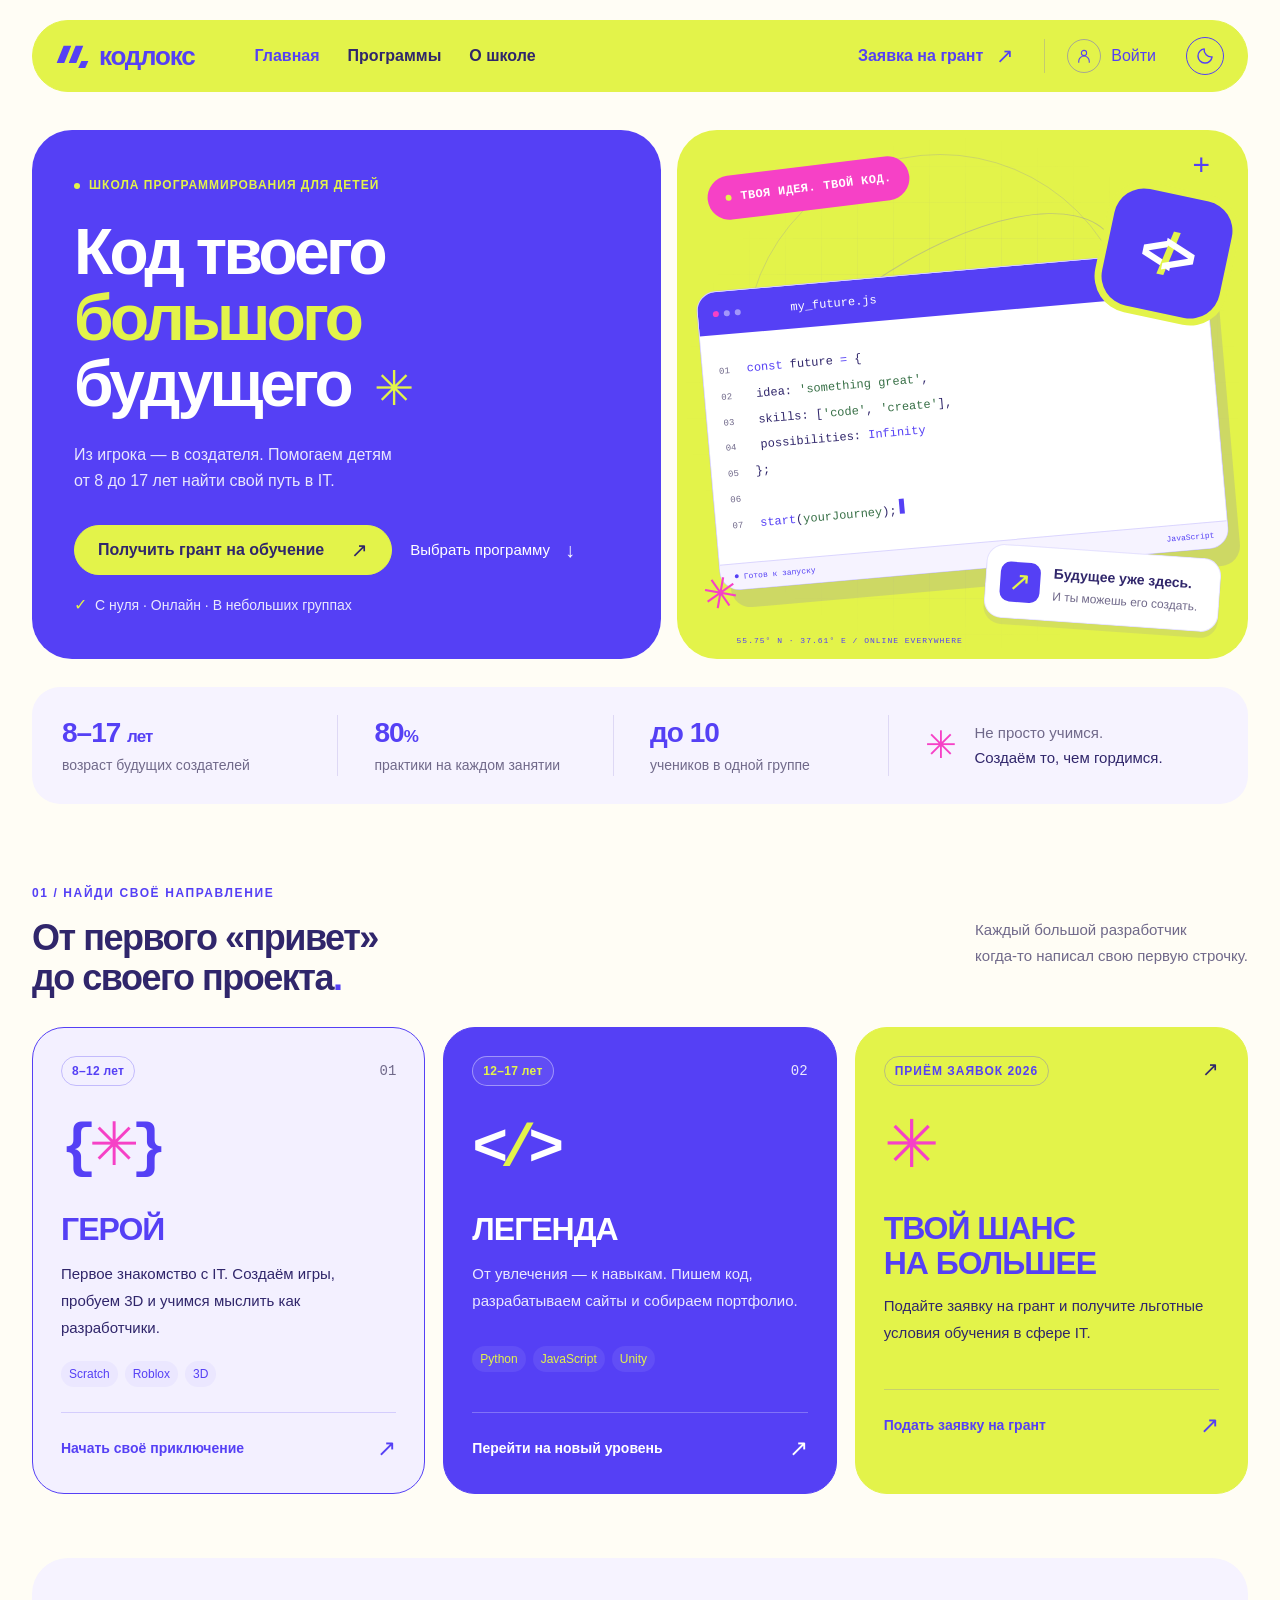
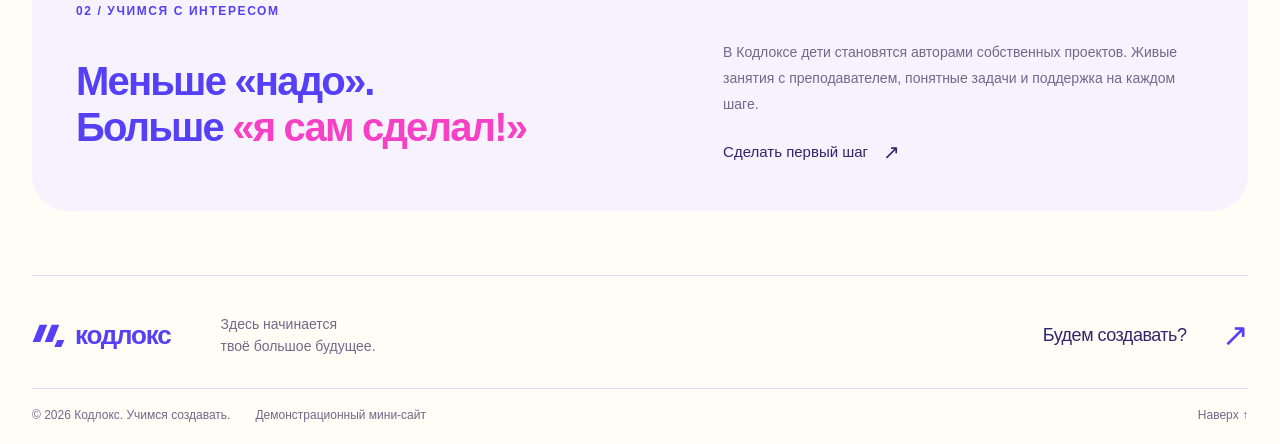
==== index.html @ 4585dfeb "create new app" ====
<!doctype html>
<html lang="ru">
  <head>
    <meta charset="UTF-8" />
    <meta name="viewport" content="width=device-width, initial-scale=1.0" />
    <meta name="theme-color" content="#fffdf5" />
    <meta
      name="description"
      content="Кодлокс — мини-сайт школы программирования. Программы обучения и демонстрационная заявка на грант."
    />
    <title>Кодлокс — код твоего будущего</title>
    <link rel="icon" href="assets/favicon.svg" type="image/svg+xml" />
    <link id="light-theme" rel="stylesheet" href="styles.css" />
    <link id="dark-theme" rel="stylesheet" href="styles_old.css" media="not all" />
    <script src="theme.js"></script>
    <link rel="stylesheet" href="theme.css" />
    <script src="app.js" defer></script>
  </head>

  <body>
    <a class="skip-link" href="#main">Перейти к содержимому</a>
    <div class="site-shell">
      <header class="site-header">
        <a class="brand" href="#home" aria-label="Кодлокс — главная">
          <svg class="brand-mark" viewBox="0 0 52 40" aria-hidden="true">
            <path
              d="M12 4h12L13 31H1zM31 4h12L32 31H20zM40 28h11l-5 11H35z"
              fill="currentColor"
            />
          </svg>
          <span>кодлокс</span>
        </a>
        <nav class="desktop-nav" aria-label="Главная навигация">
          <a href="#home" data-nav="home">Главная</a>
          <a href="#programs" data-nav="programs">Программы</a>
          <a href="#about" data-nav="about">О школе</a>
        </nav>
        <a href="#grant" class="header-grant" data-nav="grant"
          >Заявка на грант <span aria-hidden="true">↗</span></a
        >
        <button
          class="account-button"
          id="account-button"
          type="button"
          aria-haspopup="dialog"
        >
          <span class="avatar" id="account-avatar"
            ><svg viewBox="0 0 24 24" aria-hidden="true">
              <circle cx="12" cy="8" r="3.5" />
              <path d="M5 21v-2a7 7 0 0 1 14 0v2" /></svg
          ></span>
          <span id="account-label">Войти</span>
        </button>
        <button
          class="theme-toggle"
          id="theme-toggle"
          type="button"
          aria-label="Включить тёмную тему"
          aria-pressed="false"
          title="Включить тёмную тему"
        >
          <svg class="theme-icon-moon" viewBox="0 0 24 24" aria-hidden="true">
            <path d="M20.5 13A8.5 8.5 0 0 1 11 3.5 8.5 8.5 0 1 0 20.5 13Z" />
          </svg>
          <svg class="theme-icon-sun" viewBox="0 0 24 24" aria-hidden="true">
            <circle cx="12" cy="12" r="4" />
            <path d="M12 2v2m0 16v2M2 12h2m16 0h2M5 5l1.5 1.5m11 11L19 19M5 19l1.5-1.5m11-11L19 5" />
          </svg>
        </button>
        <button
          class="menu-button"
          id="menu-button"
          type="button"
          aria-label="Открыть меню"
          aria-expanded="false"
          aria-controls="mobile-nav"
        >
          <span></span><span></span>
        </button>
      </header>
      <nav
        class="mobile-nav"
        id="mobile-nav"
        aria-label="Мобильная навигация"
        hidden
      >
        <a href="#home">Главная</a><a href="#programs">Программы</a
        ><a href="#about">О школе</a><a href="#grant">Заявка на грант ↗</a>
      </nav>

      <main id="main" tabindex="-1">
        <div id="home-page">
          <section class="hero" aria-labelledby="hero-title">
            <div class="hero-copy">
              <div class="eyebrow">
                <span class="status-dot"></span> ШКОЛА ПРОГРАММИРОВАНИЯ ДЛЯ
                ДЕТЕЙ
              </div>
              <h1 id="hero-title">
                Код твоего<br /><span class="lime">большого</span><br /><span
                  class="hero-last"
                  >будущего<span class="title-asterisk">✳</span></span
                >
              </h1>
              <p>
                Из игрока — в создателя. Помогаем детям<br
                  class="desktop-break"
                />
                от 8 до 17 лет найти свой путь в IT.
              </p>
              <div class="hero-actions">
                <a class="button button-primary" href="#grant"
                  >Получить грант на обучение <span>↗</span></a
                ><a class="text-link" href="#programs"
                  >Выбрать программу <span>↓</span></a
                >
              </div>
              <div class="hero-caption">
                <span class="tiny-check">✓</span> С нуля · Онлайн · В небольших
                группах
              </div>
            </div>
            <div
              class="hero-art"
              aria-label="Иллюстрация редактора кода: создавай своё будущее"
              role="img"
            >
              <div class="art-grid"></div>
              <div class="art-orbit orbit-one"></div>
              <div class="art-orbit orbit-two"></div>
              <div class="floating-label top-label">
                <span class="status-dot"></span> ТВОЯ ИДЕЯ. ТВОЙ КОД.
              </div>
              <div class="code-window">
                <div class="window-toolbar">
                  <div class="window-dots"><i></i><i></i><i></i></div>
                  <span>my_future.js</span
                  ><span class="toolbar-code">&lt;/&gt;</span>
                </div>
                <div class="code-lines">
                  <div>
                    <span class="line-no">01</span
                    ><span class="code-purple">const</span> future
                    <span class="code-purple">=</span> {
                  </div>
                  <div>
                    <span class="line-no">02</span> idea:
                    <span class="code-lime">'something great'</span>,
                  </div>
                  <div>
                    <span class="line-no">03</span> skills: [<span
                      class="code-lime"
                      >'code'</span
                    >, <span class="code-lime">'create'</span>],
                  </div>
                  <div>
                    <span class="line-no">04</span> possibilities:
                    <span class="code-purple">Infinity</span>
                  </div>
                  <div><span class="line-no">05</span>};</div>
                  <div class="code-empty"><span class="line-no">06</span></div>
                  <div>
                    <span class="line-no">07</span
                    ><span class="code-purple">start</span>(<span
                      class="code-lime"
                      >yourJourney</span
                    >);<span class="code-cursor"></span>
                  </div>
                </div>
                <div class="window-status">
                  <span><i></i> Готов к запуску</span><span>JavaScript</span>
                </div>
              </div>
              <div class="code-sticker">&lt;<span>/</span>&gt;</div>
              <div class="future-card">
                <span class="future-icon">↗</span>
                <div>
                  <strong>Будущее уже здесь.</strong
                  ><span>И ты можешь его создать.</span>
                </div>
              </div>
              <span class="art-spark spark-one">✳</span
              ><span class="art-spark spark-two">+</span
              ><span class="art-coordinate"
                >55.75° N · 37.61° E / ONLINE EVERYWHERE</span
              >
            </div>
          </section>

          <section class="trust-strip" aria-label="Об обучении">
            <div>
              <strong>8–17 <span>лет</span></strong
              ><span>возраст будущих создателей</span>
            </div>
            <div>
              <strong>80<span>%</span></strong
              ><span>практики на каждом занятии</span>
            </div>
            <div>
              <strong>до 10</strong><span>учеников в одной группе</span>
            </div>
            <div class="trust-note">
              <span class="mini-star">✳</span>
              <p>
                Не просто учимся.<br /><strong
                  >Создаём то, чем гордимся.</strong
                >
              </p>
            </div>
          </section>

          <section
            class="programs-section"
            id="programs"
            aria-labelledby="programs-title"
          >
            <div class="section-heading">
              <div>
                <span class="section-kicker">01 / НАЙДИ СВОЁ НАПРАВЛЕНИЕ</span>
                <h2 id="programs-title">
                  От первого «привет»<br />до своего проекта<span class="lime"
                    >.</span
                  >
                </h2>
              </div>
              <p>
                Каждый большой разработчик<br />когда-то написал свою первую
                строчку.
              </p>
            </div>
            <div class="program-grid">
              <article class="program-card program-hero">
                <div class="card-top">
                  <span class="pill">8–12 лет</span
                  ><span class="card-number">01</span>
                </div>
                <div class="program-symbol" aria-hidden="true">
                  {<span>✳</span>}
                </div>
                <h3>Герой</h3>
                <p>
                  Первое знакомство с IT. Создаём игры, пробуем 3D и учимся
                  мыслить как разработчики.
                </p>
                <div class="program-tags">
                  <span>Scratch</span><span>Roblox</span><span>3D</span>
                </div>
                <a href="#grant" class="card-link"
                  >Начать своё приключение <span>↗</span></a
                >
              </article>
              <article class="program-card program-legend">
                <div class="card-top">
                  <span class="pill">12–17 лет</span
                  ><span class="card-number">02</span>
                </div>
                <div class="program-symbol" aria-hidden="true">
                  &lt;<span>/</span>&gt;
                </div>
                <h3>Легенда</h3>
                <p>
                  От увлечения — к навыкам. Пишем код, разрабатываем сайты и
                  собираем портфолио.
                </p>
                <div class="program-tags">
                  <span>Python</span><span>JavaScript</span><span>Unity</span>
                </div>
                <a href="#grant" class="card-link"
                  >Перейти на новый уровень <span>↗</span></a
                >
              </article>
              <article class="program-card grant-promo">
                <div class="card-top">
                  <span class="pill">ПРИЁМ ЗАЯВОК 2026</span
                  ><span class="card-number">↗</span>
                </div>
                <div class="program-symbol" aria-hidden="true">✳</div>
                <h3>Твой шанс<br />на большее</h3>
                <p>
                  Подайте заявку на грант и получите льготные условия обучения в
                  сфере IT.
                </p>
                <a href="#grant" class="card-link"
                  >Подать заявку на грант <span>↗</span></a
                >
              </article>
            </div>
          </section>
          <section class="about-section" id="about">
            <span class="section-kicker">02 / УЧИМСЯ С ИНТЕРЕСОМ</span>
            <div class="about-content">
              <h2>
                Меньше «надо».<br />Больше
                <span class="lime">«я сам сделал!»</span>
              </h2>
              <div>
                <p>
                  В Кодлоксе дети становятся авторами собственных проектов.
                  Живые занятия с преподавателем, понятные задачи и поддержка на
                  каждом шаге.
                </p>
                <a href="#grant" class="text-link"
                  >Сделать первый шаг <span>↗</span></a
                >
              </div>
            </div>
          </section>
        </div>

        <section
          id="grant-page"
          class="grant-page"
          hidden
          aria-labelledby="grant-title"
        >
          <a class="back-link" href="#home"><span>←</span> На главную</a>
          <div class="grant-intro">
            <div class="eyebrow">
              <span class="status-dot"></span> ГРАНТОВАЯ ПРОГРАММА · ПРИЁМ
              ЗАЯВОК 2026
            </div>
            <h1 id="grant-title">
              Большие возможности.<br /><span class="lime">Одна заявка.</span>
            </h1>
            <p>
              Заявка на получение гранта о предоставлении льготных условий<br
                class="desktop-break"
              />
              на обучение в сфере IT.
            </p>
          </div>
          <div class="grant-layout">
            <form id="grant-form" class="grant-form">
              <div class="form-topline">
                <div>
                  <span class="section-kicker">ЗАЯВКА НА ГРАНТ</span>
                  <h2>Давайте знакомиться</h2>
                </div>
                <span class="required-note"
                  ><span>*</span> Обязательные поля</span
                >
              </div>
              <fieldset>
                <legend>
                  <span class="fieldset-number">01</span> Законный представитель
                </legend>
                <div class="fields-grid">
                  <label class="field"
                    >ФИО законного представителя <span class="required">*</span
                    ><input
                      name="parentName"
                      id="parent-name"
                      autocomplete="name"
                      placeholder="Иванова Мария Сергеевна"
                      maxlength="150"
                      required
                  /></label>
                  <label class="field"
                    >Телефон законного представителя
                    <span class="required">*</span
                    ><input
                      name="phone"
                      id="phone"
                      type="tel"
                      autocomplete="tel"
                      placeholder="+7 (999) 123-45-67"
                      maxlength="24"
                      required
                  /></label>
                  <label class="field full-width"
                    >Почта законного представителя
                    <span class="required">*</span
                    ><input
                      name="email"
                      id="email"
                      type="email"
                      autocomplete="email"
                      placeholder="example@mail.ru"
                      maxlength="150"
                      required
                  /></label>
                </div>
              </fieldset>
              <fieldset>
                <legend>
                  <span class="fieldset-number">02</span> Данные учащегося
                </legend>
                <div class="fields-grid">
                  <label class="field"
                    >Дата рождения учащегося <span class="required">*</span
                    ><input
                      name="birthDate"
                      id="birth-date"
                      type="date"
                      min="1900-01-01"
                      required
                    /><span class="field-hint"
                      >Нажмите на поле, чтобы выбрать дату</span
                    ></label
                  >
                  <label class="field"
                    >ФИО учащегося <span class="required">*</span
                    ><input
                      name="studentName"
                      id="student-name"
                      autocomplete="off"
                      placeholder="Иванов Пётр Алексеевич"
                      maxlength="150"
                      required
                  /></label>
                  <div class="field">
                    <label id="social-label"
                      >Льготная категория семьи
                      <span class="required">*</span></label
                    >
                    <details class="multi-select" id="social-select">
                      <summary aria-labelledby="social-label social-value">
                        <span id="social-value">Выберите категорию</span
                        ><span class="select-chevron" aria-hidden="true"></span>
                      </summary>
                      <div
                        class="multi-options"
                        role="group"
                        aria-labelledby="social-label"
                      >
                        <label
                          ><input
                            type="checkbox"
                            name="socialCategory"
                            value="Многодетная семья"
                          />Многодетная семья</label
                        ><label
                          ><input
                            type="checkbox"
                            name="socialCategory"
                            value="Малообеспеченная семья"
                          />Малообеспеченная семья</label
                        ><label
                          ><input
                            type="checkbox"
                            name="socialCategory"
                            value="Неполная семья"
                          />Неполная семья</label
                        ><label
                          ><input
                            type="checkbox"
                            name="socialCategory"
                            value="Ребёнок с ОВЗ"
                          />Ребёнок с ОВЗ</label
                        ><label
                          ><input
                            type="checkbox"
                            name="socialCategory"
                            value="Семья участника СВО"
                          />Семья участника СВО</label
                        ><label
                          ><input
                            type="checkbox"
                            name="socialCategory"
                            value="Без льготной категории"
                          />Без льготной категории</label
                        >
                      </div>
                    </details>
                    <span class="field-hint" id="social-hint"
                      >Можно выбрать несколько категорий</span
                    >
                  </div>
                  <label class="field"
                    >Итоговая оценка за диагностику
                    <span class="required">*</span
                    ><span class="select-wrap"
                      ><select name="diagnostic" id="diagnostic" required>
                        <option value="" disabled selected>
                          Выберите оценку
                        </option>
                        <option value="5 — отлично">5 — отлично</option>
                        <option value="4 — хорошо">4 — хорошо</option>
                        <option value="3 — удовлетворительно">
                          3 — удовлетворительно
                        </option>
                        <option value="Ещё не проходили">
                          Ещё не проходили
                        </option>
                      </select></span
                    ></label
                  >
                  <label class="field"
                    >Номер школы <span class="required">*</span
                    ><input
                      name="school"
                      id="school"
                      placeholder="ГБОУ Школа № 1234"
                      maxlength="150"
                      required
                  /></label>
                  <label class="field"
                    >Населённый пункт <span class="required">*</span
                    ><input
                      name="city"
                      id="city"
                      autocomplete="address-level2"
                      placeholder="г. Москва"
                      maxlength="120"
                      required
                  /></label>
                </div>
              </fieldset>
              <div class="form-bottom">
                <button
                  class="button button-primary"
                  type="submit"
                  id="submit-grant"
                >
                  Отправить заявку <span>↗</span></button
                ><span class="draft-status" id="draft-status" role="status"
                  ><span class="tiny-check">✓</span> Черновик сохраняется
                  автоматически</span
                >
              </div>
              <p class="form-error" id="form-error" role="alert" hidden></p>
            </form>
            <aside class="grant-aside">
              <div class="aside-symbol" aria-hidden="true">✳</div>
              <span class="section-kicker">ПЕРВЫЙ ШАГ В IT</span>
              <h2>Возможности<br />начинаются<br />с тебя.</h2>
              <p>
                Заполните анкету законного представителя и учащегося. Дальше мы
                всё проверим.
              </p>
              <ol class="aside-steps">
                <li>
                  <span>01</span>
                  <div>
                    <strong>Заполните заявку</strong>
                    <p>Всего несколько минут</p>
                  </div>
                </li>
                <li>
                  <span>02</span>
                  <div>
                    <strong>Дождитесь проверки</strong>
                    <p>Статус на каждом этапе</p>
                  </div>
                </li>
                <li>
                  <span>03</span>
                  <div>
                    <strong>Получите результат</strong>
                    <p>Решение сразу на экране</p>
                  </div>
                </li>
              </ol>
              <div class="aside-note">
                <svg viewBox="0 0 24 24" aria-hidden="true">
                  <path d="M12 3 4 6v6c0 4 8 9 8 9s8-5 8-9V6z" />
                  <path d="m8 12 3 3 5-6" /></svg
                ><span>Данные сохраняются<br />только в вашем браузере</span>
              </div>
            </aside>
          </div>
          <div class="saved-application" id="saved-application" hidden>
            <span class="tiny-check">✓</span>
            <div>
              <strong>У вас есть готовое решение</strong>
              <p id="saved-application-info"></p>
            </div>
            <button class="text-link" id="show-last-result" type="button">
              Посмотреть <span>↗</span>
            </button>
          </div>
          <p class="demo-note">
            Демонстрационная заявка. Проверка и решение имитируются, данные не
            отправляются на сервер.
          </p>
        </section>
      </main>

      <footer class="site-footer">
        <div class="footer-top">
          <a class="brand" href="#home"
            ><svg class="brand-mark" viewBox="0 0 52 40" aria-hidden="true">
              <path
                d="M12 4h12L13 31H1zM31 4h12L32 31H20zM40 28h11l-5 11H35z"
                fill="currentColor"
              /></svg
            ><span>кодлокс</span></a
          >
          <p>Здесь начинается<br />твоё большое будущее.</p>
          <a href="#grant" class="footer-cta"
            >Будем создавать? <span>↗</span></a
          >
        </div>
        <div class="footer-bottom">
          <span>© 2026 Кодлокс. Учимся создавать.</span
          ><span>Демонстрационный мини-сайт</span><a href="#home">Наверх ↑</a>
        </div>
      </footer>
    </div>

    <dialog
      id="login-dialog"
      class="modal login-modal"
      aria-labelledby="login-title"
    >
      <button
        class="close-button"
        type="button"
        data-close="login-dialog"
        aria-label="Закрыть окно"
      >
        ×
      </button>
      <div class="modal-icon" aria-hidden="true">
        <svg viewBox="0 0 24 24">
          <circle cx="12" cy="8" r="3.5" />
          <path d="M5 21v-2a7 7 0 0 1 14 0v2" />
        </svg>
      </div>
      <span class="section-kicker">ЛИЧНЫЙ КАБИНЕТ</span>
      <h2 id="login-title">С возвращением<span class="lime">.</span></h2>
      <p class="modal-description" id="login-description">
        Войдите, чтобы сохранить свой следующий шаг в IT.
      </p>
      <form id="login-form">
        <label class="field"
          >Логин<input
            id="login"
            name="login"
            placeholder="Как к вам обращаться?"
            autocomplete="username"
            maxlength="50"
            required /></label
        ><label class="field password-field"
          >Пароль<span class="password-wrap"
            ><input
              id="password"
              name="password"
              type="password"
              placeholder="Введите любой пароль"
              autocomplete="off"
              maxlength="100"
              required /><button
              id="toggle-password"
              class="password-toggle"
              type="button"
              aria-label="Показать пароль"
              aria-pressed="false"
            >
              <svg viewBox="0 0 24 24" aria-hidden="true">
                <path d="M2 12s3-7 10-7 10 7 10 7-3 7-10 7S2 12 2 12Z" />
                <circle cx="12" cy="12" r="3" />
              </svg></button></span></label
        ><button class="button button-primary" type="submit">
          Войти <span>↗</span>
        </button>
      </form>
      <p class="login-note">
        Это демовход: подойдут любые логин и пароль.<br />Они сохранятся в
        localStorage этого браузера.
      </p>
    </dialog>

    <dialog
      id="profile-dialog"
      class="modal profile-modal"
      aria-labelledby="profile-title"
    >
      <button
        class="close-button"
        type="button"
        data-close="profile-dialog"
        aria-label="Закрыть окно"
      >
        ×
      </button>
      <div class="profile-avatar" id="profile-avatar"></div>
      <span class="section-kicker">ЛИЧНЫЙ КАБИНЕТ</span>
      <h2 id="profile-title"></h2>
      <p class="modal-description">
        Хороший день, чтобы сделать шаг в будущее.
      </p>
      <button
        type="button"
        id="profile-application"
        class="profile-application"
      >
        <span>Моя заявка на грант</span><span>↗</span></button
      ><button class="button button-secondary" id="logout" type="button">
        Выйти из аккаунта
      </button>
    </dialog>

    <dialog
      id="progress-dialog"
      class="modal progress-modal"
      aria-labelledby="progress-title"
      aria-describedby="progress-description"
    >
      <div class="progress-heading">
        <span class="status-dot"></span
        ><span class="section-kicker" id="progress-title">ПРОВЕРКА ДАННЫХ</span
        ><span id="progress-percent">0%</span>
      </div>
      <h2>Ваше будущее загружается<span class="lime">.</span></h2>
      <p class="modal-description" id="progress-description">
        Заявка обрабатывается в демонстрационном режиме.<br />Пожалуйста, не
        закрывайте страницу.
      </p>
      <div
        class="progress-track"
        role="progressbar"
        aria-label="Проверка заявки"
        aria-valuemin="0"
        aria-valuemax="100"
        aria-valuenow="0"
        id="progress-bar"
      >
        <span id="progress-fill"></span>
      </div>
      <ol id="checkpoints" class="checkpoints">
        <li>
          <span class="checkpoint-icon"></span
          ><span>Передача данных в систему</span
          ><span class="checkpoint-state"></span>
        </li>
        <li>
          <span class="checkpoint-icon"></span
          ><span>Анализ успеваемости и достижений</span
          ><span class="checkpoint-state"></span>
        </li>
        <li>
          <span class="checkpoint-icon"></span
          ><span>Проверка социального статуса</span
          ><span class="checkpoint-state"></span>
        </li>
        <li>
          <span class="checkpoint-icon"></span><span>Проверка льгот</span
          ><span class="checkpoint-state"></span>
        </li>
        <li>
          <span class="checkpoint-icon"></span
          ><span>Расчёт итогового балла</span
          ><span class="checkpoint-state"></span>
        </li>
        <li>
          <span class="checkpoint-icon"></span
          ><span>Формирование результата</span
          ><span class="checkpoint-state"></span>
        </li>
        <li>
          <span class="checkpoint-icon"></span
          ><span>Подготовка итогового решения</span
          ><span class="checkpoint-state"></span>
        </li>
      </ol>
      <div
        class="progress-live sr-only"
        id="progress-live"
        role="status"
        aria-live="polite"
      ></div>
      <p class="progress-footnote">
        <span class="tiny-check">✓</span> Всё идёт по плану. Осталось совсем
        немного.
      </p>
    </dialog>

    <dialog
      id="result-dialog"
      class="modal result-modal"
      aria-labelledby="result-title"
    >
      <button
        class="close-button"
        type="button"
        data-close="result-dialog"
        aria-label="Закрыть окно"
      >
        ×
      </button>
      <div class="success-icon" aria-hidden="true">✓</div>
      <span class="section-kicker">НОВЫЙ УРОВЕНЬ РАЗБЛОКИРОВАН</span>
      <h2 id="result-title">Грант одобрен<span class="lime">!</span></h2>
      <p class="result-description">
        Школа «Кодлокс» предоставляет вам право<br class="desktop-break" />
        на льготное обучение в сфере IT.
      </p>
      <div class="decision-number">
        <span>НОМЕР РЕШЕНИЯ</span><strong id="decision-number"></strong>
      </div>
      <div class="result-details" id="result-details"></div>
      <button
        class="button button-primary result-close"
        type="button"
        data-close="result-dialog"
      >
        Отлично, спасибо <span>✓</span>
      </button>
      <p class="result-note">
        Демонстрационное решение · Сохранено в вашем браузере
      </p>
    </dialog>
    <div class="toast" id="toast" role="status" hidden></div>
  </body>
</html>
---- styles.css ----
:root {
  --bg: #fffdf5;
  --surface: #ffffff;
  --surface-2: #f6f3ff;
  --line: #ded8f5;
  --text: #30266b;
  --muted: #70698a;
  --lime: #5540f5;
  --purple: #5540f5;
  --purple-dark: #30266b;
  --lemon: #e3f34a;
  --pink: #f641c6;
  --radius: 32px;
  font-family: Arial, Helvetica, sans-serif;
  color: var(--text);
  background: var(--bg);
  font-synthesis: none;
  color-scheme: light;
}

* {
  box-sizing: border-box;
}

html {
  scroll-behavior: smooth;
  scroll-padding-top: 110px;
}

body {
  margin: 0;
  min-width: 320px;
  background: var(--bg);
  font-size: 16px;
  line-height: 1.5;
}

body.modal-open {
  overflow: hidden;
}

button,
input,
select {
  font: inherit;
}

button,
a,
input,
select,
summary {
  -webkit-tap-highlight-color: transparent;
}

button,
a,
summary {
  touch-action: manipulation;
}

a {
  color: inherit;
  text-decoration: none;
}

button {
  cursor: pointer;
}

button:disabled {
  cursor: wait;
}

button {
  color: inherit;
}

button:focus-visible,
a:focus-visible,
summary:focus-visible {
  outline: 2px solid var(--lime);
  outline-offset: 5px;
}

input:focus-visible,
select:focus-visible {
  outline: none;
  border-color: var(--lime);
  box-shadow: 0 0 0 3px #5540f514;
}

a,
button,
input,
select,
summary {
  transition:
    background 0.2s,
    color 0.2s,
    border-color 0.2s,
    transform 0.2s,
    box-shadow 0.2s;
}

svg {
  display: block;
}

h1,
h2,
h3,
p {
  margin: 0;
}

h1,
h2,
h3 {
  line-height: 1.08;
  letter-spacing: -0.045em;
}

button {
  border: 0;
}

fieldset {
  border: 0;
  margin: 0;
  padding: 0;
  min-width: 0;
}

legend {
  padding: 0;
  color: var(--purple);
}

[hidden] {
  display: none !important;
}

.lime {
  color: var(--lime);
}

.site-shell {
  width: min(1224px, 100% - 64px);
  margin: auto;
}

.site-header {
  margin: 20px 0 0;
  height: 72px;
  display: flex;
  align-items: center;
  gap: 30px;
  padding: 0 23px;
  background: var(--lemon);
  border: 1px solid var(--lemon);
  border-radius: 50px;
  position: relative;
  z-index: 5;
}

.brand {
  display: inline-flex;
  align-items: center;
  gap: 10px;
  color: var(--purple);
  font-size: 26px;
  font-weight: 900;
  letter-spacing: -1.2px;
  flex-shrink: 0;
}

.brand-mark {
  width: 33px;
  height: 30px;
}

.desktop-nav {
  display: flex;
  gap: 28px;
  margin-left: 30px;
  font-size: 16px;
  color: var(--purple-dark);
  font-weight: 700;
}

.desktop-nav a:hover,
.desktop-nav a[aria-current="page"] {
  color: var(--purple);
}

.header-grant {
  margin-left: auto;
  font-size: 16px;
  color: var(--purple);
  display: flex;
  gap: 13px;
  align-items: center;
  font-weight: 700;
}

.header-grant span {
  font-size: 21px;
}

.account-button {
  border-left: 1px solid #5540f538;
  display: flex;
  align-items: center;
  gap: 10px;
  background: none;
  padding: 0 0 0 22px;
  font-size: 16px;
  max-width: 185px;
  color: var(--purple);
}

.account-button:hover {
  color: var(--lime);
}

#account-label {
  overflow: hidden;
  text-overflow: ellipsis;
  white-space: nowrap;
}

.avatar {
  width: 34px;
  height: 34px;
  display: grid;
  place-items: center;
  border: 1px solid #5540f56b;
  border-radius: 50%;
  color: var(--purple);
  flex-shrink: 0;
  font-size: 15px;
  font-weight: bold;
}

.avatar.logged-in {
  color: var(--lime);
  background: #5540f514;
  border-color: #5540f52b;
}

.avatar svg {
  width: 18px;
  fill: none;
  stroke: currentColor;
  stroke-width: 1.4;
}

.menu-button {
  display: none;
}

.mobile-nav {
  position: relative;
  z-index: 4;
  padding: 20px;
  background: var(--surface);
  border: 1px solid var(--line);
  border-radius: 18px;
  margin: 12px 0;
}

.mobile-nav a {
  padding: 12px 0;
  display: block;
}

.skip-link {
  position: fixed;
  top: -70px;
  left: 20px;
  padding: 12px 20px;
  background: var(--lime);
  color: var(--purple-dark);
  z-index: 30;
  border-radius: 10px;
}

.skip-link:focus {
  top: 10px;
}

#main:focus {
  outline: none;
}

.eyebrow {
  display: inline-flex;
  align-items: center;
  gap: 9px;
  color: var(--text);
  font-size: 14px;
  letter-spacing: 1.5px;
  font-weight: 700;
}

.status-dot {
  width: 6px;
  height: 6px;
  border-radius: 50%;
  background: var(--lime);
  box-shadow: 0 0 10px #5540f533;
  display: inline-block;
  flex-shrink: 0;
}

.hero {
  min-height: 0;
  display: grid;
  grid-template-columns: 1.1fr 1fr;
  align-items: stretch;
  gap: 16px;
  padding: 38px 0 28px;
}

.hero h1 {
  font-size: clamp(52px, 5vw, 72px);
  letter-spacing: -0.055em;
  line-height: 1.03;
  margin: 24px 0;
}

.hero-last {
  white-space: nowrap;
}

.title-asterisk {
  display: inline-block;
  font-size: 48px;
  color: var(--lemon);
  margin-left: 24px;
  vertical-align: middle;
  font-weight: normal;
}

.hero-copy > p {
  font-size: 16px;
  line-height: 1.65;
  color: #ffffffde;
}

.hero-actions {
  display: flex;
  align-items: center;
  gap: 18px;
  margin: 30px 0 18px;
  flex-wrap: wrap;
}

.button {
  display: inline-flex;
  align-items: center;
  justify-content: center;
  gap: 27px;
  min-height: 49px;
  padding: 14px 23px;
  border-radius: 50px;
  font-size: 16px;
  font-weight: 700;
  line-height: 1.3;
  white-space: nowrap;
}

.button span {
  font-size: 20px;
  line-height: 1;
}

.button-primary {
  background: var(--purple);
  color: #ffffff;
  border: 1px solid var(--purple);
}

.button-primary:hover {
  background: #4630df;
  box-shadow: 0 6px 20px #5540f526;
  transform: translateY(-2px);
}

.button-secondary {
  background: transparent;
  border: 1px solid var(--purple);
  color: var(--purple);
}

.button-secondary:hover {
  background: var(--surface-2);
}

.text-link {
  display: inline-flex;
  align-items: center;
  gap: 15px;
  background: none;
  padding: 0;
  color: var(--text);
  font-size: 15px;
}

.text-link span {
  font-size: 20px;
}

.text-link:hover {
  color: var(--lime);
}

.hero-caption {
  font-size: 14px;
  color: #ffffffe0;
  display: flex;
  gap: 8px;
  align-items: center;
}

.tiny-check {
  color: var(--lime);
  font-size: 16px;
}

.hero-art {
  min-width: 0;
  position: relative;
  height: auto;
  isolation: isolate;
  min-height: 520px;
  background: var(--lemon);
  border-radius: 40px;
  overflow: hidden;
}

.art-grid {
  position: absolute;
  inset: 0;
  background-image: linear-gradient(#5540f510 1px, transparent 1px), linear-gradient(90deg, #5540f510 1px, transparent 1px);
  background-size: 36px 36px;
  mask-image: radial-gradient(ellipse, black 20%, transparent 70%);
}

.art-orbit {
  position: absolute;
  border: 1px solid #5540f529;
  z-index: -1;
  border-radius: 50%;
  width: 390px;
  height: 390px;
  top: 24px;
  left: 68px;
}

.orbit-two {
  width: 450px;
  height: 200px;
  top: 136px;
  left: 25px;
  transform: rotate(-35deg);
  border-color: #5540f540;
}

.floating-label {
  position: absolute;
  display: flex;
  align-items: center;
  gap: 9px;
  font-family: monospace;
  font-size: 12px;
  letter-spacing: 0.4px;
  background: var(--pink);
  border: 0;
  border-radius: 50px;
  padding: 13px 18px;
  z-index: 2;
  color: #ffffff;
  font-weight: 700;
}

.top-label {
  top: 36px;
  left: 30px;
  transform: rotate(-7deg);
}

.code-window {
  position: absolute;
  left: 30px;
  right: 30px;
  top: 140px;
  border: 1px solid #5540f53d;
  border-radius: 20px;
  background: var(--surface);
  box-shadow: 10px 18px 0 #5540f526;
  transform: rotate(-5deg);
  overflow: hidden;
}

.window-toolbar {
  height: 43px;
  border-bottom: 0;
  display: flex;
  align-items: center;
  padding: 0 15px;
  gap: 50px;
  background: var(--purple);
  color: #ffffff;
  font-family: monospace;
  font-size: 12px;
}

.window-dots {
  display: flex;
  gap: 5px;
}

.window-dots i {
  width: 6px;
  height: 6px;
  background: #ffffff73;
  border-radius: 50%;
}

.window-dots i:first-child {
  background: var(--pink);
}

.toolbar-code {
  margin-left: auto;
  color: var(--lemon);
  font-size: 16px;
}

.code-lines {
  font:
    12px/2.15 "Courier New",
    monospace;
  padding: 24px 0;
  color: var(--text);
  white-space: nowrap;
}

.code-lines > div {
  display: block;
  white-space: nowrap;
}

.line-no {
  display: inline-block;
  width: 44px;
  color: var(--muted);
  text-align: right;
  padding-right: 17px;
  flex-shrink: 0;
  font-size: 9px;
}

.code-purple {
  color: var(--purple);
}

.code-lime {
  color: #387047;
}

.code-cursor {
  height: 15px;
  width: 5px;
  background: var(--lime);
  display: inline-block;
  margin-left: 3px;
  animation: blink 1.2s step-end infinite;
}

.window-status {
  display: flex;
  justify-content: space-between;
  padding: 8px 14px;
  background: var(--surface-2);
  border-top: 1px solid #5540f52b;
  font: 8px monospace;
  color: var(--purple);
}

.window-status > span:first-child {
  display: flex;
  gap: 5px;
  align-items: center;
}

.window-status i {
  width: 4px;
  height: 4px;
  background: var(--lime);
  border-radius: 50%;
}

.code-sticker {
  position: absolute;
  right: 21px;
  top: 64px;
  width: 120px;
  height: 119px;
  border-radius: 30px;
  display: grid;
  place-items: center;
  background: var(--purple);
  color: #ffffff;
  transform: rotate(12deg);
  font-size: 60px;
  font-weight: 700;
  letter-spacing: -15px;
  padding-right: 12px;
  box-shadow: 0 0 0 7px var(--lemon);
}

.code-sticker span {
  display: contents;
  color: var(--lemon);
}

.future-card {
  position: absolute;
  bottom: 34px;
  right: 28px;
  padding: 15px 21px 15px 14px;
  display: flex;
  align-items: center;
  gap: 13px;
  background: var(--surface);
  border: 1px solid #5540f526;
  border-radius: 18px;
  transform: rotate(4deg);
  box-shadow: 0 6px 0 #5540f51a;
}

.future-icon {
  background: var(--purple);
  color: var(--lemon);
  width: 40px;
  height: 40px;
  display: grid;
  place-items: center;
  border-radius: 10px;
  font-size: 27px;
}

.future-card strong {
  display: block;
  font-size: 14px;
  font-weight: 700;
}

.future-card div > span {
  display: block;
  font-size: 12px;
  color: var(--muted);
  margin-top: 3px;
}

.art-spark {
  position: absolute;
  color: var(--purple);
}

.spark-one {
  font-size: 43px;
  bottom: 34px;
  left: 25px;
  transform: rotate(10deg);
  color: var(--pink);
}

.spark-two {
  font-size: 30px;
  top: 12px;
  right: 38px;
}

.art-coordinate {
  position: absolute;
  bottom: 12px;
  left: 60px;
  font-family: monospace;
  font-size: 8px;
  letter-spacing: 1px;
  color: var(--purple);
}

.trust-strip {
  display: grid;
  grid-template-columns: 1fr 1fr 1fr 1.3fr;
  border-top: 0;
  border-bottom: 0;
  padding: 28px 30px;
  gap: 22px;
  background: var(--surface-2);
  border-radius: 28px;
}

.trust-strip > div:not(:first-child) {
  border-left: 1px solid var(--line);
  padding-left: 36px;
}

.trust-strip > div > strong {
  font-size: 28px;
  font-weight: 700;
  letter-spacing: -1px;
  display: block;
  line-height: 1.3;
  color: var(--purple);
}

.trust-strip > div > strong span {
  font-size: 17px;
}

.trust-strip > div > span:not(.mini-star) {
  color: var(--muted);
  font-size: 14px;
  display: block;
  margin-top: 3px;
}

.trust-note {
  display: flex;
  align-items: center;
  gap: 17px;
}

.mini-star {
  font-size: 38px;
  color: var(--pink);
}

.trust-note p {
  font-size: 15px;
  line-height: 1.7;
  color: var(--muted);
}

.trust-note strong {
  font-weight: 400;
  color: var(--text);
}

.programs-section {
  padding: 80px 0 0;
}

.section-kicker {
  font-size: 12px;
  font-weight: 700;
  letter-spacing: 1.6px;
  color: var(--lime);
  display: block;
}

.section-heading {
  display: flex;
  justify-content: space-between;
  align-items: flex-end;
  margin-bottom: 29px;
}

.section-heading h2 {
  font-size: 36px;
  margin-top: 16px;
  letter-spacing: -1.5px;
  line-height: 1.12;
}

.section-heading > p {
  font-size: 15px;
  color: var(--muted);
  line-height: 1.7;
  padding-bottom: 30px;
}

.program-grid {
  display: grid;
  grid-template-columns: repeat(3, 1fr);
  gap: 18px;
}

.program-card {
  padding: 28px;
  border: 1px solid var(--purple);
  border-radius: var(--radius);
  background: var(--surface);
  position: relative;
  overflow: hidden;
  display: flex;
  flex-direction: column;
}

.card-top {
  display: flex;
  justify-content: space-between;
  align-items: center;
}

.pill {
  padding: 5px 10px;
  border: 1px solid #5540f54d;
  border-radius: 50px;
  color: var(--purple);
  font-size: 12px;
  letter-spacing: 0.3px;
  font-weight: 700;
}

.card-number {
  font-size: 14px;
  color: var(--muted);
  font-family: monospace;
}

.program-symbol {
  font:
    60px/1.5 "Courier New",
    monospace;
  letter-spacing: -8px;
  color: var(--purple);
  margin: 18px 0;
  font-weight: 700;
}

.program-symbol span {
  color: var(--pink);
}

.program-legend .program-symbol span {
  color: var(--lemon);
}

.program-card h3 {
  font-size: 32px;
  letter-spacing: -1px;
  text-transform: uppercase;
  color: var(--purple);
}

.program-card > p {
  color: var(--text);
  font-size: 15px;
  line-height: 1.8;
  min-height: 66px;
  margin-top: 13px;
}

.program-tags {
  display: flex;
  gap: 7px;
  margin: 20px 0 25px;
}

.program-tags span {
  font-size: 12px;
  padding: 4px 8px;
  background: #5540f50d;
  border-radius: 50px;
  color: var(--purple);
}

.card-link {
  border-top: 1px solid #5540f533;
  padding-top: 18px;
  display: flex;
  align-items: center;
  justify-content: space-between;
  font-size: 14px;
  color: var(--purple);
  font-weight: 700;
  margin-top: auto;
}

.card-link span {
  font-size: 23px;
}

.card-link:hover {
  color: var(--lime);
}

.grant-promo {
  background: var(--lemon);
  color: var(--purple-dark);
  border-color: var(--lemon);
}

.grant-promo .pill {
  border-color: #5540f54d;
  color: var(--purple);
  font-size: 12px;
  letter-spacing: 1px;
}

.grant-promo .card-number {
  color: var(--purple-dark);
  font-size: 20px;
}

.grant-promo .program-symbol {
  color: var(--purple-dark);
  font-size: 66px;
  margin: 14px 0 12px;
}

.grant-promo > p {
  color: var(--purple-dark);
  margin-top: 12px;
  min-height: 75px;
}

.grant-promo .card-link {
  color: var(--purple);
  border-color: #5540f533;
  margin-top: 22px;
}

.grant-promo .card-link:hover {
  color: var(--purple-dark);
}

.about-section {
  padding: 44px;
  margin: 64px 0;
  border-radius: 36px;
  background: var(--surface-2);
}

.about-content {
  display: grid;
  grid-template-columns: 1.2fr 1fr;
  gap: 70px;
  margin-top: 20px;
  align-items: center;
}

.about-content h2 {
  font-size: 40px;
  line-height: 1.15;
  color: var(--purple);
}

.about-content p {
  font-size: 14px;
  color: var(--muted);
  line-height: 1.85;
  margin-bottom: 19px;
}

.site-footer {
  border-top: 1px solid var(--line);
  padding: 35px 0 20px;
  margin-top: 12px;
}

.footer-top {
  display: flex;
  align-items: center;
  gap: 50px;
}

.footer-top > p {
  font-size: 14px;
  line-height: 1.6;
  color: var(--muted);
}

.footer-cta {
  margin-left: auto;
  font-size: 18px;
  letter-spacing: -0.5px;
  display: flex;
  align-items: center;
  gap: 35px;
}

.footer-cta span {
  color: var(--lime);
  font-size: 32px;
}

.footer-bottom {
  border-top: 1px solid var(--line);
  margin-top: 29px;
  padding-top: 17px;
  display: flex;
  gap: 25px;
  align-items: center;
  color: var(--muted);
  font-size: 12px;
}

.footer-bottom a {
  margin-left: auto;
}

.grant-page {
  padding: 32px 0 35px;
}

.back-link {
  font-size: 14px;
  color: var(--muted);
  display: inline-flex;
  gap: 9px;
  align-items: center;
}

.back-link:hover {
  color: var(--lime);
}

.back-link span {
  font-size: 17px;
}

.grant-intro {
  padding: 31px 0 29px;
}

.grant-intro .eyebrow {
  color: var(--lime);
  font-size: 12px;
  letter-spacing: 1.4px;
}

.grant-intro h1 {
  font-size: 48px;
  line-height: 1.07;
  margin: 18px 0 17px;
  letter-spacing: -2px;
  color: var(--purple);
}

.grant-intro > p {
  font-size: 16px;
  line-height: 1.7;
  color: var(--muted);
}

.grant-layout {
  display: grid;
  grid-template-columns: minmax(0, 1fr) 290px;
  gap: 22px;
}

.grant-form {
  border-radius: var(--radius);
  padding: 34px;
  background: var(--surface);
  border: 1px solid var(--line);
  position: relative;
}

.grant-form:before {
  content: "";
  position: absolute;
  top: -1px;
  left: 34px;
  right: 34px;
  height: 3px;
  background: var(--purple);
  border-radius: 0 0 4px 4px;
}

.form-topline {
  display: flex;
  align-items: center;
  justify-content: space-between;
  gap: 12px;
  margin-bottom: 28px;
}

.form-topline h2 {
  font-size: 24px;
  margin-top: 10px;
  letter-spacing: -0.8px;
}

.form-topline .section-kicker {
  font-size: 12px;
  letter-spacing: 1.3px;
}

.required-note {
  font-size: 12px;
  color: var(--muted);
  white-space: nowrap;
}

.required-note span,
.required {
  color: var(--lime);
}

fieldset + fieldset {
  margin-top: 27px;
}

legend {
  font-size: 14px;
  font-weight: 700;
  letter-spacing: 1.2px;
  text-transform: uppercase;
  color: var(--text);
  margin-bottom: 16px;
}

.fieldset-number {
  color: var(--lime);
  font-family: monospace;
  font-weight: 400;
  border: 1px solid var(--line);
  border-radius: 8px;
  font-size: 12px;
  padding: 3px 5px;
  margin-right: 9px;
  background: var(--surface-2);
}

.fields-grid {
  display: grid;
  grid-template-columns: 1fr 1fr;
  gap: 17px 18px;
  align-items: start;
}

.field {
  display: block;
  font-size: 14px;
  color: var(--text);
  font-weight: 500;
  min-width: 0;
}

.required {
  margin-left: 2px;
}

.field input:not([type="checkbox"]),
.field select {
  display: block;
  width: 100%;
  height: 48px;
  background: var(--bg);
  color: var(--text);
  border: 1px solid var(--line);
  border-radius: 12px;
  padding: 0 12px;
  font-size: 16px;
  margin-top: 7px;
  min-width: 0;
}

.field input::placeholder {
  color: var(--muted);
  opacity: 1;
}

.field input:hover,
.field select:hover {
  border-color: #aa9ef2;
}

.field input:user-invalid,
.field select:user-invalid {
  border-color: #b43152;
}

.field input[type="date"] {
  color: var(--muted);
}

.field input[type="date"]::-webkit-calendar-picker-indicator {
  opacity: 0.5;
  cursor: pointer;
}

.full-width {
  grid-column: 1/-1;
}

.field-hint {
  font-size: 12px;
  color: var(--muted);
  margin-top: 6px;
  display: block;
  line-height: 1.5;
  font-weight: 400;
}

.select-wrap {
  display: block;
  position: relative;
}

.select-wrap:after,
.select-chevron {
  content: "";
  border: solid var(--lime);
  border-width: 0 1px 1px 0;
  display: block;
  width: 5px;
  height: 5px;
  transform: rotate(45deg);
  flex-shrink: 0;
}

.select-wrap:after {
  position: absolute;
  right: 15px;
  top: 20px;
  pointer-events: none;
}

.field select {
  appearance: none;
  padding-right: 30px;
}

.field select:has(option:checked[value=""]) {
  color: var(--muted);
}

.field select option {
  color: var(--text);
}

.multi-select {
  position: relative;
  margin-top: 7px;
}

.multi-select summary {
  display: flex;
  align-items: center;
  justify-content: space-between;
  gap: 10px;
  cursor: pointer;
  height: 48px;
  border: 1px solid var(--line);
  background: var(--bg);
  border-radius: 12px;
  padding: 0 14px 0 12px;
  list-style: none;
  color: var(--muted);
  font-size: 16px;
}

.multi-select summary::-webkit-details-marker {
  display: none;
}

#social-value {
  overflow: hidden;
  text-overflow: ellipsis;
  white-space: nowrap;
}

.multi-select.has-value summary {
  color: var(--text);
}

.multi-select[open] summary {
  border-color: var(--lime);
}

.multi-options {
  position: absolute;
  top: 54px;
  left: 0;
  right: 0;
  background: var(--surface);
  border: 1px solid var(--line);
  border-radius: 10px;
  box-shadow: 0 12px 32px #30266b1a;
  padding: 7px;
  z-index: 3;
}

.multi-options label {
  display: flex;
  align-items: center;
  gap: 9px;
  padding: 8px 5px;
  cursor: pointer;
  font-size: 14px;
  font-weight: 400;
  border-radius: 4px;
}

.multi-options label:hover {
  background: #5540f52b;
}

.multi-options input {
  accent-color: var(--lime);
  width: 13px;
  height: 13px;
  margin: 0;
}

.form-bottom {
  display: flex;
  flex-wrap: wrap;
  align-items: center;
  gap: 19px;
  margin-top: 27px;
}

.form-bottom .button {
  min-height: 44px;
  font-size: 14px;
  gap: 27px;
  padding: 12px 20px;
}

.draft-status {
  font-size: 12px;
  color: var(--muted);
  display: flex;
  gap: 6px;
  align-items: center;
  line-height: 1.5;
}

.draft-status .tiny-check {
  font-size: 14px;
}

.form-error {
  font-size: 14px;
  color: #b43152;
  margin-top: 13px;
}

.grant-aside {
  padding: 28px 25px;
  border: 1px solid var(--purple);
  border-radius: var(--radius);
  background: var(--purple);
  display: flex;
  align-items: flex-start;
  flex-direction: column;
  color: #ffffff;
}

.aside-symbol {
  color: var(--lemon);
  font-size: 54px;
  line-height: 1;
  margin-bottom: 29px;
  font-weight: normal;
}

.grant-aside .section-kicker {
  font-size: 12px;
  letter-spacing: 1.2px;
}

.grant-aside h2 {
  font-size: 30px;
  line-height: 1.1;
  margin: 13px 0 17px;
  letter-spacing: -1px;
}

.grant-aside > p {
  font-size: 14px;
  line-height: 1.8;
  color: #ffffffde;
}

.aside-steps {
  list-style: none;
  margin: 27px 0 25px;
  padding: 0;
  display: grid;
  gap: 22px;
}

.aside-steps li {
  display: flex;
  gap: 13px;
}

.aside-steps li > span {
  font-family: monospace;
  font-size: 12px;
  color: var(--lemon);
  padding-top: 2px;
}

.aside-steps strong {
  font-size: 14px;
  font-weight: 500;
  color: #ffffff;
}

.aside-steps p {
  font-size: 12px;
  color: #ffffffc9;
  margin-top: 3px;
}

.aside-note {
  margin-top: auto;
  border-top: 1px solid #ffffff38;
  padding-top: 20px;
  display: flex;
  gap: 10px;
  align-items: center;
  color: #ffffffde;
  font-size: 12px;
  line-height: 1.7;
  width: 100%;
}

.aside-note svg {
  width: 23px;
  fill: none;
  stroke: var(--lemon);
  stroke-width: 1;
  flex-shrink: 0;
}

.demo-note {
  font-size: 12px;
  text-align: center;
  color: var(--muted);
  margin-top: 19px;
}

.saved-application {
  margin-top: 18px;
  display: flex;
  align-items: center;
  gap: 13px;
  background: #5540f514;
  border: 1px solid #5540f52b;
  border-radius: 13px;
  padding: 15px 20px;
}

.saved-application strong {
  font-size: 14px;
  font-weight: 500;
}

.saved-application p {
  font-size: 14px;
  color: var(--muted);
  margin-top: 3px;
}

.saved-application .text-link {
  margin-left: auto;
  font-size: 14px;
}

.modal {
  color: var(--text);
  border: 1px solid var(--line);
  border-radius: 30px;
  background: var(--bg);
  box-shadow: 0 24px 90px #30266b33;
  padding: 36px;
  max-height: calc(100dvh - 40px);
  overflow: auto;
  max-width: calc(100% - 32px);
}

.modal::backdrop {
  background: #30266b59;
  backdrop-filter: blur(7px);
}

.modal[open] {
  animation: modal-in 0.25s ease-out;
}

.close-button {
  position: absolute;
  top: 12px;
  right: 14px;
  width: 30px;
  height: 30px;
  background: transparent;
  color: var(--muted);
  border-radius: 50%;
  font-size: 24px;
  line-height: 1;
  font-weight: 400;
}

.close-button:hover {
  color: var(--purple);
  background: var(--surface-2);
}

.modal h2 {
  font-size: 29px;
  letter-spacing: -1px;
  margin-top: 12px;
  line-height: 1.15;
  color: var(--purple);
}

.modal-description {
  color: var(--muted);
  font-size: 15px;
  line-height: 1.7;
  margin-top: 12px;
}

.login-modal {
  width: 430px;
  padding: 37px;
}

.modal-icon {
  width: 50px;
  height: 50px;
  border: 0;
  background: var(--lemon);
  border-radius: 15px;
  display: grid;
  place-items: center;
  color: var(--lime);
  margin-bottom: 24px;
}

.modal-icon svg {
  width: 24px;
  fill: none;
  stroke: currentColor;
  stroke-width: 1.3;
}

.login-modal .section-kicker {
  font-size: 12px;
}

.login-modal form {
  margin-top: 25px;
}

.login-modal .field + .field {
  margin-top: 18px;
}

.login-modal .field {
  font-size: 14px;
}

.login-modal .field input {
  height: 46px;
  font-size: 16px;
}

.login-modal .button {
  width: 100%;
  margin-top: 24px;
}

.password-wrap {
  display: block;
  position: relative;
}

.field .password-wrap input {
  padding-right: 45px;
}

.password-toggle {
  position: absolute;
  right: 6px;
  top: 6px;
  width: 34px;
  height: 34px;
  background: none;
  display: grid;
  place-items: center;
  color: var(--muted);
  border-radius: 5px;
}

.password-toggle:hover {
  color: var(--lime);
}

.password-toggle svg {
  width: 18px;
  fill: none;
  stroke: currentColor;
  stroke-width: 1.3;
}

.login-note {
  font-size: 12px;
  line-height: 1.7;
  color: var(--muted);
  text-align: center;
  margin-top: 20px;
}

.profile-modal {
  width: 410px;
  text-align: center;
}

.profile-avatar {
  width: 65px;
  height: 65px;
  display: grid;
  place-items: center;
  background: var(--lemon);
  border: 0;
  border-radius: 50%;
  font-size: 21px;
  color: var(--lime);
  margin: 0 auto 24px;
}

.profile-modal h2 {
  overflow-wrap: anywhere;
}

.profile-application {
  display: flex;
  justify-content: space-between;
  align-items: center;
  width: 100%;
  padding: 17px;
  background: #5540f514;
  border: 1px solid #5540f52b;
  border-radius: 10px;
  color: var(--lime);
  margin: 26px 0 16px;
  font-size: 15px;
}

.profile-modal .button {
  width: 100%;
  font-size: 14px;
}

.progress-modal {
  width: 510px;
  padding: 29px;
}

.progress-heading {
  display: flex;
  align-items: center;
  gap: 8px;
}

.progress-heading .section-kicker {
  color: var(--text);
  font-size: 12px;
  letter-spacing: 1px;
}

#progress-percent {
  margin-left: auto;
  color: var(--lime);
  font: 14px monospace;
}

.progress-modal h2 {
  font-size: 22px;
  margin-top: 20px;
}

.progress-modal .modal-description {
  font-size: 14px;
  margin-top: 10px;
}

.progress-track {
  height: 6px;
  background: #e6e0ff;
  border-radius: 5px;
  margin: 20px 0 17px;
  overflow: hidden;
}

.progress-track > span {
  display: block;
  height: 100%;
  background: var(--purple);
  width: 0;
  border-radius: 5px;
  transition: width 0.45s ease;
  box-shadow: none;
}

.checkpoints {
  list-style: none;
  padding: 0;
  margin: 0;
  display: grid;
  gap: 4px;
}

.checkpoints li {
  display: flex;
  gap: 11px;
  align-items: center;
  padding: 11px 12px;
  border-radius: 9px;
  color: var(--muted);
  font-size: 14px;
  min-height: 42px;
  border: 1px solid transparent;
  transition:
    background 0.2s,
    color 0.2s;
}

.checkpoint-icon {
  width: 15px;
  height: 15px;
  display: grid;
  place-items: center;
  flex-shrink: 0;
}

.checkpoint-icon:before {
  content: "";
  width: 4px;
  height: 4px;
  background: var(--muted);
  border-radius: 50%;
}

.checkpoint-state {
  margin-left: auto;
  flex-shrink: 0;
  font-size: 12px;
  letter-spacing: 0.2px;
}

.checkpoints li.active {
  color: var(--purple);
  background: #eee9ff;
  border-color: #d8ceff;
}

.checkpoints li.active .checkpoint-icon:before {
  width: 12px;
  height: 12px;
  border: 1.5px solid var(--line);
  border-top-color: var(--lime);
  background: none;
  animation: spin 0.8s linear infinite;
}

.checkpoints li.done {
  color: var(--text);
}

.checkpoints li.done .checkpoint-icon {
  background: var(--lemon);
  border-radius: 50%;
  color: var(--lime);
  font-size: 14px;
}

.checkpoints li.done .checkpoint-icon:before {
  content: "✓";
  background: none;
  width: auto;
  height: auto;
}

.checkpoints li.done .checkpoint-state {
  color: #387047;
}

.progress-footnote {
  margin-top: 20px;
  font-size: 12px;
  text-align: center;
  color: var(--muted);
  border-top: 1px solid #5540f52b;
  padding-top: 16px;
}

.progress-footnote .tiny-check {
  font-size: 12px;
  margin-right: 4px;
}

.result-modal {
  width: 570px;
  text-align: center;
  padding: 32px 38px 25px;
}

.success-icon {
  display: grid;
  place-items: center;
  border: 0;
  color: var(--lime);
  background: var(--lemon);
  box-shadow: none;
  border-radius: 50%;
  width: 63px;
  height: 63px;
  font-size: 30px;
  margin: 0 auto 22px;
}

.result-modal > .section-kicker {
  font-size: 12px;
  letter-spacing: 1.2px;
  color: var(--muted);
}

.result-modal h2 {
  font-size: 32px;
  margin-top: 10px;
}

.result-description {
  font-size: 15px;
  color: var(--muted);
  line-height: 1.7;
  margin-top: 13px;
}

.decision-number {
  display: inline-flex;
  flex-direction: column;
  border: 1px dashed #b9acf6;
  border-radius: 10px;
  background: var(--surface-2);
  padding: 11px 25px;
  margin: 20px 0;
}

.decision-number span {
  font-size: 12px;
  letter-spacing: 1.7px;
  color: var(--muted);
}

.decision-number strong {
  font-size: 15px;
  color: var(--lime);
  letter-spacing: 0.7px;
  margin-top: 4px;
  font-family: monospace;
}

.result-details {
  text-align: left;
  background: var(--surface);
  border: 1px solid var(--line);
  border-radius: 12px;
  padding: 16px 18px;
}

.result-group-title {
  font-size: 12px;
  text-transform: uppercase;
  letter-spacing: 1.2px;
  color: var(--lime);
  margin-bottom: 30px;
}

.result-group-title:not(:first-child) {
  margin-top: 15px;
}

.result-row {
  display: grid;
  grid-template-columns: 110px 1fr;
  gap: 12px;
  align-items: baseline;
  padding: 7px 0;
  border-bottom: 1px solid #5540f52b;
  font-size: 14px;
}

.result-row:last-child {
  border-bottom: 0;
}

.result-row dt {
  color: var(--muted);
}

.result-row dd {
  color: var(--text);
  text-align: right;
  margin: 0;
  overflow-wrap: anywhere;
  font-weight: 500;
}

.result-details dl {
  margin: 0;
}

.result-close {
  margin-top: 22px;
  min-height: 43px;
  font-size: 14px;
  gap: 23px;
}

.result-note {
  font-size: 12px;
  color: var(--muted);
  margin-top: 13px;
}

.toast {
  position: fixed;
  bottom: 25px;
  left: 50%;
  transform: translateX(-50%);
  padding: 13px 22px;
  border-radius: 12px;
  color: var(--purple-dark);
  background: var(--lemon);
  border: 1px solid var(--lemon);
  box-shadow: 0 8px 30px #30266b18;
  z-index: 20;
  font-size: 15px;
  max-width: calc(100% - 32px);
  width: max-content;
  text-align: center;
}

.sr-only {
  position: absolute;
  width: 1px;
  height: 1px;
  padding: 0;
  margin: -1px;
  overflow: hidden;
  clip: rect(0, 0, 0, 0);
  white-space: nowrap;
  border: 0;
}

@keyframes spin {
  to {
    transform: rotate(360deg);
  }
}

@keyframes blink {
  50% {
    opacity: 0;
  }
}

@keyframes modal-in {
  from {
    opacity: 0;
    transform: translateY(12px) scale(0.98);
  }

  to {
    opacity: 1;
    transform: translateY(0) scale(1);
  }
}

/* Brand color blocks share the same light theme on every route. */
.hero-copy {
  min-width: 0;
  padding: 42px;
  border-radius: 40px;
  background: var(--purple);
  color: #ffffff;
}

.hero-copy .eyebrow {
  color: var(--lemon);
  font-size: 12px;
  line-height: 1.6;
  letter-spacing: 1px;
}

.hero-copy .lime,
.hero-copy .tiny-check {
  color: var(--lemon);
}

.hero-copy .status-dot,
.floating-label .status-dot {
  background: var(--lemon);
  box-shadow: none;
}

.hero-copy .button-primary {
  background: var(--lemon);
  border-color: var(--lemon);
  color: var(--purple-dark);
}

.hero-copy .button-primary:hover {
  background: #effb87;
  border-color: #effb87;
}

.hero-copy .text-link {
  color: #ffffff;
}

.hero-copy .text-link:hover {
  color: var(--lemon);
}

.program-hero {
  background: #f3f0ff;
}

.program-legend {
  background: var(--purple);
  border-color: var(--purple);
  color: #ffffff;
}

.program-legend h3,
.program-legend .program-symbol,
.program-legend .card-link {
  color: #ffffff;
}

.program-legend > p,
.program-legend .card-number {
  color: #ffffffe0;
}

.program-legend .pill,
.program-legend .program-tags span {
  color: var(--lemon);
  border-color: #ffffff66;
  background: #ffffff12;
}

.program-legend .card-link {
  border-color: #ffffff42;
}

.program-legend .card-link:hover {
  color: var(--lemon);
}

.grant-promo .program-symbol {
  color: var(--pink);
}

.grant-aside .section-kicker {
  color: var(--lemon);
}

.about-content .lime {
  color: var(--pink);
}

.menu-button span {
  background: var(--purple);
}

@media (min-width: 1500px) {
  .site-shell {
    width: min(1280px, 100% - 100px);
  }

  .hero {
    min-height: 0;
  }

  .hero h1 {
    font-size: 72px;
  }

  .hero-art {
    height: auto;
  }

  .code-window {
    top: 110px;
  }

  .code-lines {
    font-size: 14px;
  }

  .future-card {
    bottom: 30px;
  }

  .grant-intro h1 {
    font-size: 55px;
  }

  .grant-layout {
    grid-template-columns: minmax(0, 1fr) 310px;
  }

  .grant-form {
    padding: 35px;
  }

  .field {
    font-size: 14px;
  }

  .field input:not([type="checkbox"]),
  .field select,
  .multi-select summary {
    height: 46px;
    font-size: 16px;
  }

  .select-wrap:after {
    top: 19px;
  }

  .fields-grid {
    gap: 19px 22px;
  }
}

@media (max-width: 1100px) {
  .hero-copy {
    padding: 30px;
  }

  .hero-art {
    min-height: 500px;
  }

  .hero-copy .eyebrow {
    font-size: 11px;
  }

  .site-shell {
    width: calc(100% - 48px);
  }

  .site-header {
    gap: 20px;
    height: 68px;
    padding: 0 20px;
  }

  .desktop-nav {
    margin-left: 10px;
    gap: 20px;
  }

  .brand {
    font-size: 23px;
  }

  .brand-mark {
    width: 29px;
  }

  .account-button {
    padding-left: 16px;
  }

  .hero {
    min-height: 550px;
    padding: 45px 0;
    gap: 12px;
  }

  .hero h1 {
    font-size: 54px;
  }

  .hero-actions {
    flex-wrap: wrap;
    gap: 15px;
  }

  .hero-actions .button {
    font-size: 15px;
    gap: 17px;
  }

  .hero-art {
    height: auto;
  }

  .code-lines {
    font-size: 10px;
  }

  .code-window {
    left: 5px;
    right: 10px;
  }

  .art-orbit {
    width: 320px;
    height: 320px;
    left: 35px;
    top: 52px;
  }

  .orbit-two {
    width: 370px;
    height: 200px;
    top: 130px;
    left: 10px;
  }

  .code-sticker {
    width: 90px;
    height: 90px;
    font-size: 46px;
    border-radius: 22px;
    top: 66px;
    right: 12px;
    letter-spacing: -12px;
  }

  .future-card {
    right: 5px;
    bottom: 30px;
    padding: 13px;
  }

  .future-card strong {
    font-size: 14px;
  }

  .art-coordinate {
    bottom: 10px;
    left: 45px;
    font-size: 7px;
  }

  .top-label {
    left: 35px;
    top: 34px;
  }

  .spark-one {
    left: 10px;
    bottom: 10px;
    font-size: 33px;
  }

  .title-asterisk {
    font-size: 39px;
    margin-left: 13px;
  }

  .trust-strip > div:not(:first-child) {
    padding-left: 22px;
  }

  .trust-note {
    gap: 12px;
  }

  .trust-note p {
    font-size: 14px;
  }

  .program-card {
    padding: 22px;
  }

  .program-card > p {
    font-size: 14px;
  }

  .card-link {
    font-size: 14px;
  }

  .grant-layout {
    grid-template-columns: minmax(0, 1fr) 245px;
    gap: 18px;
  }

  .grant-form {
    padding: 25px;
  }

  .fields-grid {
    gap: 17px 14px;
  }

  .grant-aside {
    padding: 25px 21px;
  }

  .grant-aside h2 {
    font-size: 28px;
  }

  .required-note {
    font-size: 12px;
  }

  .form-bottom {
    gap: 13px;
  }

  .draft-status {
    font-size: 12px;
  }
}

@media (min-width: 641px) and (max-width: 980px) {
  .desktop-nav {
    display: none;
  }

  .menu-button {
    width: 22px;
    height: 24px;
    display: flex;
    flex-direction: column;
    justify-content: center;
    gap: 5px;
    padding: 0;
    background: none;
  }

  .menu-button span {
    height: 1px;
    width: 20px;
    background: var(--purple);
  }
}

@media (max-width: 850px) {
  .hero-copy {
    padding: 26px;
  }

  .hero-copy .button {
    font-size: 13px;
    gap: 8px;
    padding: 14px;
  }

  .about-section {
    padding: 32px;
  }

  .site-header {
    gap: 17px;
  }

  .desktop-nav {
    gap: 18px;
    margin-left: 0;
    font-size: 14px;
  }

  .header-grant {
    font-size: 14px;
    gap: 7px;
  }

  .account-button {
    font-size: 14px;
    max-width: 140px;
  }

  .avatar {
    width: 30px;
    height: 30px;
  }

  .hero h1 {
    font-size: 44px;
  }

  .hero-copy > p {
    font-size: 14px;
  }

  .hero-art {
    height: auto;
  }

  .hero {
    min-height: 520px;
  }

  .hero .eyebrow {
    font-size: 12px;
    letter-spacing: 0.8px;
  }

  .code-lines {
    font-size: 8.6px;
    line-height: 2.3;
  }

  .line-no {
    width: 30px;
    font-size: 7px;
    padding-right: 10px;
  }

  .code-window {
    top: 105px;
  }

  .code-sticker {
    top: 66px;
    width: 78px;
    height: 78px;
    border-radius: 18px;
    font-size: 40px;
    letter-spacing: -10px;
  }

  .window-toolbar {
    gap: 25px;
    height: 35px;
    font-size: 12px;
  }

  .window-status {
    font-size: 7px;
  }

  .art-orbit {
    width: 270px;
    height: 270px;
    left: 20px;
  }

  .orbit-two {
    width: 310px;
    height: 180px;
    top: 120px;
    left: 0;
  }

  .top-label {
    font-size: 12px;
    padding: 9px;
    left: 12px;
    top: 44px;
  }

  .future-card {
    bottom: 30px;
    right: 12px;
    gap: 9px;
  }

  .future-card strong {
    font-size: 14px;
  }

  .future-card div > span {
    font-size: 12px;
  }

  .future-icon {
    width: 32px;
    height: 32px;
    font-size: 23px;
  }

  .spark-one {
    left: 5px;
    bottom: 10px;
  }

  .art-coordinate {
    font-size: 6px;
    left: 28px;
  }

  .trust-strip {
    grid-template-columns: 1fr 1fr 1fr;
    gap: 12px;
  }

  .trust-note {
    display: none;
  }

  .trust-strip > div > strong {
    font-size: 25px;
  }

  .trust-strip > div > span:not(.mini-star) {
    font-size: 12px;
  }

  .section-heading h2 {
    font-size: 31px;
  }

  .section-heading > p {
    font-size: 14px;
  }

  .program-grid {
    gap: 12px;
  }

  .program-card {
    padding: 19px 17px;
  }

  .program-card h3 {
    font-size: 25px;
  }

  .program-card > p {
    min-height: 82px;
    font-size: 14px;
  }

  .program-symbol {
    font-size: 48px;
  }

  .program-tags {
    gap: 4px;
  }

  .program-tags span {
    font-size: 12px;
    padding: 4px 6px;
  }

  .card-link {
    font-size: 12px;
    gap: 5px;
  }

  .grant-promo .pill {
    font-size: 12px;
    padding: 5px 6px;
    letter-spacing: 0.7px;
  }

  .grant-promo .program-symbol {
    font-size: 54px;
    margin: 14px 0 10px;
  }

  .grant-promo > p {
    min-height: 87px;
  }

  .grant-promo .card-link {
    margin-top: 19px;
  }

  .about-content {
    gap: 35px;
  }

  .about-content h2 {
    font-size: 32px;
  }

  .about-content p {
    font-size: 15px;
  }

  .grant-layout {
    grid-template-columns: minmax(0, 1fr);
  }

  .grant-aside {
    display: none;
  }

  .grant-intro h1 {
    font-size: 46px;
  }

  .grant-form {
    padding: 30px;
  }

  .field {
    font-size: 14px;
  }

  .field input:not([type="checkbox"]),
  .field select,
  .multi-select summary {
    font-size: 16px;
    height: 46px;
  }

  .draft-status {
    font-size: 12px;
  }

  .fields-grid {
    gap: 20px;
  }

  .select-wrap:after {
    top: 19px;
  }

  .required-note {
    font-size: 12px;
  }
}

@media (max-width: 640px) {
  .hero-copy {
    padding: 30px 24px;
    border-radius: 30px;
  }

  .hero-art {
    min-height: 370px;
    border-radius: 30px;
  }

  .hero-copy .eyebrow {
    font-size: 10px;
    letter-spacing: 0.7px;
  }

  .hero-copy .title-asterisk {
    font-size: 30px;
    margin-left: 10px;
  }

  .about-section {
    padding: 28px 24px;
    margin: 42px 0;
    border-radius: 28px;
  }

  .site-shell {
    width: calc(100% - 36px);
  }

  .site-header {
    margin-top: 16px;
    height: 62px;
    padding: 0 17px;
    gap: 15px;
  }

  .brand {
    font-size: 23px;
    gap: 7px;
  }

  .brand-mark {
    width: 27px;
    height: 26px;
  }

  .desktop-nav,
  .header-grant {
    display: none;
  }

  .account-button {
    margin-left: auto;
    border-left: 0;
    padding: 0;
    font-size: 14px;
    gap: 7px;
    max-width: 125px;
  }

  .avatar {
    width: 28px;
    height: 28px;
  }

  .avatar svg {
    width: 15px;
  }

  .menu-button {
    width: 22px;
    height: 24px;
    display: flex;
    flex-direction: column;
    justify-content: center;
    gap: 5px;
    padding: 0;
    background: none;
  }

  .menu-button span {
    height: 1px;
    width: 20px;
    background: var(--purple);
    transition: transform 0.2s;
  }

  .menu-button[aria-expanded="true"] span:first-child {
    transform: translateY(3px) rotate(45deg);
  }

  .menu-button[aria-expanded="true"] span:last-child {
    transform: translateY(-3px) rotate(-45deg);
  }

  .hero {
    grid-template-columns: 1fr;
    padding: 24px 0 12px;
    gap: 15px;
    min-height: 0;
  }

  .hero .eyebrow {
    font-size: 12px;
    letter-spacing: 1px;
  }

  .hero h1 {
    font-size: clamp(38px, 9vw, 62px);
    margin: 25px 0 20px;
  }

  .title-asterisk {
    font-size: 41px;
    margin-left: 18px;
  }

  .hero-copy > p {
    font-size: 14px;
  }

  .hero-actions {
    gap: 19px;
    margin-top: 25px;
  }

  .hero-actions .button {
    font-size: 15px;
    padding: 14px 19px;
  }

  .hero-actions .text-link {
    font-size: 14px;
    gap: 9px;
  }

  .hero-caption {
    font-size: 14px;
  }

  .hero-art {
    height: 350px;
    margin: 0;
    width: 100%;
  }

  .code-window {
    top: 80px;
    left: 12px;
    right: 15px;
  }

  .code-lines {
    font-size: 11px;
    line-height: 2.05;
    padding: 18px 0;
  }

  .line-no {
    width: 35px;
    font-size: 8px;
    padding-right: 12px;
  }

  .code-sticker {
    top: 34px;
    right: 12px;
    width: 89px;
    height: 89px;
    font-size: 45px;
  }

  .window-toolbar {
    height: 36px;
    font-size: 12px;
    gap: 40px;
  }

  .window-status {
    font-size: 7px;
  }

  .top-label {
    top: 18px;
    left: 29px;
    font-size: 12px;
  }

  .future-card {
    bottom: 30px;
    right: 14px;
    padding: 12px 16px;
  }

  .future-icon {
    width: 34px;
    height: 34px;
  }

  .future-card strong {
    font-size: 14px;
  }

  .future-card div > span {
    font-size: 12px;
  }

  .art-coordinate {
    bottom: 10px;
    left: 59px;
    font-size: 6px;
  }

  .art-orbit {
    width: 290px;
    height: 290px;
    top: 23px;
    left: 41px;
  }

  .orbit-two {
    width: 350px;
    height: 180px;
    top: 110px;
    left: 5px;
  }

  .spark-one {
    font-size: 35px;
    left: 13px;
    bottom: 7px;
  }

  .spark-two {
    top: 7px;
    right: 37px;
    font-size: 24px;
  }

  .trust-strip {
    margin-top: 28px;
    padding: 22px 16px;
    gap: 8px;
  }

  .trust-strip > div:not(:first-child) {
    padding-left: 13px;
  }

  .trust-strip > div > strong {
    font-size: 24px;
  }

  .trust-strip > div > strong span {
    font-size: 14px;
  }

  .trust-strip > div > span:not(.mini-star) {
    font-size: 12px;
    line-height: 1.6;
    max-width: 90px;
  }

  .programs-section {
    padding-top: 49px;
  }

  .section-kicker {
    font-size: 12px;
    letter-spacing: 1.2px;
  }

  .section-heading {
    display: block;
    margin-bottom: 25px;
  }

  .section-heading h2 {
    font-size: 31px;
    margin-top: 14px;
  }

  .section-heading > p {
    margin-top: 15px;
    font-size: 14px;
  }

  .section-heading > p br {
    display: none;
  }

  .program-grid {
    grid-template-columns: 1fr;
    gap: 15px;
  }

  .program-card {
    padding: 25px;
    display: grid;
    grid-template-columns: 1fr 80px;
    column-gap: 15px;
  }

  .card-top {
    grid-column: 1/-1;
    margin-bottom: 20px;
  }

  .pill {
    font-size: 14px;
  }

  .program-symbol {
    grid-column: 2;
    grid-row: 2/4;
    align-self: center;
    margin: 0;
    font-size: 42px;
  }

  .program-card h3 {
    font-size: 29px;
    align-self: end;
  }

  .program-card > p {
    min-height: 0;
    font-size: 15px;
    grid-column: 1;
    line-height: 1.7;
    margin-top: 11px;
  }

  .program-tags {
    grid-column: 1/-1;
    margin: 18px 0 15px;
  }

  .program-tags span {
    font-size: 12px;
    padding: 4px 8px;
  }

  .card-link {
    grid-column: 1/-1;
    font-size: 15px;
  }

  .grant-promo .pill {
    font-size: 12px;
    letter-spacing: 1px;
  }

  .grant-promo .program-symbol {
    font-size: 66px;
    margin: 0;
    justify-self: center;
  }

  .grant-promo > p {
    min-height: 0;
  }

  .grant-promo .card-link {
    margin-top: 24px;
  }

  .about-section {
    padding: 28px 24px;
  }

  .about-content {
    grid-template-columns: 1fr;
    gap: 22px;
    margin-top: 17px;
  }

  .about-content h2 {
    font-size: 33px;
  }

  .about-content p {
    font-size: 16px;
  }

  .footer-top {
    flex-wrap: wrap;
    gap: 15px 30px;
  }

  .footer-top > p {
    font-size: 14px;
  }

  .footer-cta {
    font-size: 16px;
    width: 100%;
    margin: 6px 0 0;
    justify-content: space-between;
  }

  .footer-bottom {
    gap: 9px;
    flex-wrap: wrap;
    margin-top: 20px;
    font-size: 12px;
  }

  .footer-bottom > span:nth-child(2) {
    display: none;
  }

  .site-footer {
    padding-top: 25px;
  }

  .grant-page {
    padding-top: 23px;
  }

  .grant-intro {
    padding: 25px 0;
  }

  .grant-intro .eyebrow {
    font-size: 12px;
    letter-spacing: 0.8px;
    gap: 6px;
  }

  .grant-intro h1 {
    font-size: 39px;
    line-height: 1.09;
    letter-spacing: -1.8px;
    margin: 16px 0 15px;
  }

  .grant-intro > p {
    font-size: 15px;
    line-height: 1.7;
  }

  .desktop-break {
    display: none;
  }

  .grant-form {
    padding: 24px 19px;
    border-radius: 17px;
  }

  .form-topline {
    align-items: flex-start;
    gap: 8px;
    margin-bottom: 26px;
  }

  .form-topline h2 {
    font-size: 22px;
    margin-top: 10px;
  }

  .form-topline .section-kicker {
    font-size: 12px;
  }

  .required-note {
    font-size: 12px;
    max-width: 100px;
    white-space: normal;
    line-height: 1.5;
    text-align: right;
  }

  legend {
    font-size: 12px;
    letter-spacing: 0.6px;
    margin-bottom: 17px;
  }

  .fieldset-number {
    margin-right: 6px;
  }

  .fields-grid {
    grid-template-columns: 1fr;
    gap: 18px;
  }

  .field {
    font-size: 14px;
  }

  .field input:not([type="checkbox"]),
  .field select,
  .multi-select summary {
    height: 47px;
    font-size: 16px;
    padding-left: 12px;
  }

  .full-width {
    grid-column: auto;
  }

  .field-hint {
    font-size: 12px;
  }

  .select-wrap:after {
    top: 20px;
  }

  .multi-options label {
    font-size: 14px;
    padding: 10px 7px;
  }

  fieldset + fieldset {
    margin-top: 29px;
  }

  .form-bottom {
    flex-direction: column;
    align-items: stretch;
    gap: 14px;
    margin-top: 26px;
  }

  .form-bottom .button {
    min-height: 47px;
    font-size: 15px;
  }

  .draft-status {
    font-size: 12px;
    justify-content: center;
  }

  .demo-note {
    font-size: 12px;
    line-height: 1.7;
    margin-top: 16px;
  }

  .saved-application {
    padding: 14px;
    gap: 9px;
    flex-wrap: wrap;
  }

  .saved-application strong {
    font-size: 14px;
  }

  .saved-application p {
    font-size: 12px;
  }

  .saved-application .text-link {
    font-size: 12px;
  }

  .modal {
    max-height: calc(100dvh - 24px);
    max-width: calc(100% - 24px);
    border-radius: 17px;
  }

  .login-modal {
    padding: 30px 25px;
  }

  .modal h2 {
    font-size: 27px;
  }

  .modal-description {
    font-size: 14px;
  }

  .login-note {
    font-size: 12px;
  }

  .progress-modal {
    padding: 26px 19px;
  }

  .progress-modal h2 {
    font-size: 21px;
  }

  .progress-modal .modal-description {
    font-size: 14px;
  }

  .checkpoints li {
    font-size: 14px;
    padding: 11px 8px;
    gap: 9px;
  }

  .checkpoint-state {
    font-size: 12px;
  }

  .progress-footnote {
    font-size: 12px;
  }

  .result-modal {
    padding: 29px 20px 22px;
  }

  .success-icon {
    width: 53px;
    height: 53px;
    margin-bottom: 20px;
    font-size: 26px;
  }

  .result-modal > .section-kicker {
    font-size: 12px;
    letter-spacing: 1px;
  }

  .result-modal h2 {
    font-size: 29px;
  }

  .result-description {
    font-size: 14px;
  }

  .result-details {
    padding: 14px 12px;
  }

  .result-row {
    grid-template-columns: 85px 1fr;
    gap: 8px;
    font-size: 14px;
    padding: 8px 0;
  }

  .result-group-title {
    font-size: 12px;
  }

  .decision-number {
    margin: 17px 0;
    padding: 10px 19px;
  }

  .decision-number strong {
    font-size: 14px;
  }

  .result-note {
    font-size: 12px;
  }

  .result-close {
    margin-top: 20px;
  }

  .toast {
    font-size: 14px;
    bottom: 18px;
  }
}

@media (max-width: 380px) {
  .site-header .avatar {
    display: none;
  }

  .hero-actions .button {
    width: 100%;
    gap: 10px;
    padding: 14px 12px;
    font-size: 14px;
    white-space: normal;
  }

  .hero-copy .eyebrow {
    font-size: 9px;
  }

  .hero-caption {
    align-items: flex-start;
    font-size: 12px;
  }

  .program-card {
    padding: 22px;
    grid-template-columns: minmax(0, 1fr) 58px;
    column-gap: 10px;
  }

  .grant-promo .pill {
    font-size: 10px;
  }

  .grant-promo h3 {
    font-size: 25px;
  }
}

@media (prefers-reduced-motion: reduce) {
  html {
    scroll-behavior: auto;
  }

  *,
  *:before,
  *:after {
    animation-duration: 0.01ms !important;
    animation-iteration-count: 1 !important;
    transition-duration: 0.01ms !important;
  }

  .checkpoints li.active .checkpoint-icon:before {
    border-color: var(--lime);
    opacity: 0.7;
  }
}
---- styles_old.css ----
:root {
  --bg: #141416;
  --surface: #202024;
  --surface-2: #26262d;
  --line: #35353b;
  --text: #f4f3f1;
  --muted: #96969f;
  --lime: #d2f36b;
  --purple: #aa92ed;
  --radius: 22px;
  font-family: Arial, Helvetica, sans-serif;
  color: var(--text);
  background: var(--bg);
  font-synthesis: none;
  color-scheme: dark;
}

* {
  box-sizing: border-box;
}

html {
  scroll-behavior: smooth;
  scroll-padding-top: 110px;
}

body {
  margin: 0;
  min-width: 320px;
  background:
    radial-gradient(ellipse at 80% 10%, #25212c55, transparent 38%), var(--bg);
  font-size: 16px;
  line-height: 1.5;
}

body.modal-open {
  overflow: hidden;
}

button,
input,
select {
  font: inherit;
}

button,
a,
input,
select,
summary {
  -webkit-tap-highlight-color: transparent;
}

button,
a,
summary {
  touch-action: manipulation;
}

a {
  color: inherit;
  text-decoration: none;
}

button {
  cursor: pointer;
}

button:disabled {
  cursor: wait;
}

button {
  color: inherit;
}

button:focus-visible,
a:focus-visible,
summary:focus-visible {
  outline: 2px solid var(--lime);
  outline-offset: 5px;
}

input:focus-visible,
select:focus-visible {
  outline: none;
  border-color: var(--lime);
  box-shadow: 0 0 0 3px #d2f36b14;
}

a,
button,
input,
select,
summary {
  transition:
    background 0.2s,
    color 0.2s,
    border-color 0.2s,
    transform 0.2s,
    box-shadow 0.2s;
}

svg {
  display: block;
}

h1,
h2,
h3,
p {
  margin: 0;
}

h1,
h2,
h3 {
  line-height: 1.08;
  letter-spacing: -0.045em;
}

button {
  border: 0;
}

fieldset {
  border: 0;
  margin: 0;
  padding: 0;
  min-width: 0;
}

legend {
  padding: 0;
}

[hidden] {
  display: none !important;
}

.lime {
  color: var(--lime);
}

.site-shell {
  width: min(1224px, 100% - 80px);
  margin: auto;
}

.site-header {
  margin: 25px 0 0;
  height: 76px;
  display: flex;
  align-items: center;
  gap: 30px;
  padding: 0 23px;
  background: #202023eb;
  border: 1px solid #3c3c3b;
  border-radius: 50px;
  position: relative;
  z-index: 5;
}

.brand {
  display: inline-flex;
  align-items: center;
  gap: 10px;
  color: var(--lime);
  font-size: 26px;
  font-weight: 900;
  letter-spacing: -1.2px;
  flex-shrink: 0;
}

.brand-mark {
  width: 33px;
  height: 30px;
}

.desktop-nav {
  display: flex;
  gap: 28px;
  margin-left: 30px;
  font-size: 16px;
  color: #b8b8be;
}

.desktop-nav a:hover,
.desktop-nav a[aria-current="page"] {
  color: var(--text);
}

.header-grant {
  margin-left: auto;
  font-size: 16px;
  color: var(--lime);
  display: flex;
  gap: 13px;
  align-items: center;
}

.header-grant span {
  font-size: 21px;
}

.account-button {
  border-left: 1px solid #3b3b41;
  display: flex;
  align-items: center;
  gap: 10px;
  background: none;
  padding: 0 0 0 22px;
  font-size: 16px;
  max-width: 185px;
}

.account-button:hover {
  color: var(--lime);
}

#account-label {
  overflow: hidden;
  text-overflow: ellipsis;
  white-space: nowrap;
}

.avatar {
  width: 34px;
  height: 34px;
  display: grid;
  place-items: center;
  border: 1px solid #49494e;
  border-radius: 50%;
  color: #cccbd1;
  flex-shrink: 0;
  font-size: 15px;
  font-weight: bold;
}

.avatar.logged-in {
  color: var(--lime);
  background: #d2f36b12;
  border-color: #d2f36b3b;
}

.avatar svg {
  width: 18px;
  fill: none;
  stroke: currentColor;
  stroke-width: 1.4;
}

.menu-button {
  display: none;
}

.mobile-nav {
  position: relative;
  z-index: 4;
  padding: 20px;
  background: var(--surface);
  border: 1px solid var(--line);
  border-radius: 18px;
  margin: 12px 0;
}

.mobile-nav a {
  padding: 12px 0;
  display: block;
}

.skip-link {
  position: fixed;
  top: -70px;
  left: 20px;
  padding: 12px 20px;
  background: var(--lime);
  color: #161712;
  z-index: 30;
  border-radius: 10px;
}

.skip-link:focus {
  top: 10px;
}

#main:focus {
  outline: none;
}

.eyebrow {
  display: inline-flex;
  align-items: center;
  gap: 9px;
  color: #c5c5c8;
  font-size: 14px;
  letter-spacing: 1.5px;
  font-weight: 700;
}

.status-dot {
  width: 6px;
  height: 6px;
  border-radius: 50%;
  background: var(--lime);
  box-shadow: 0 0 10px #d2f36555;
  display: inline-block;
  flex-shrink: 0;
}

.hero {
  min-height: 620px;
  display: grid;
  grid-template-columns: 1.06fr 1fr;
  align-items: center;
  gap: 20px;
  padding: 62px 0 54px;
}

.hero h1 {
  font-size: clamp(52px, 5.65vw, 78px);
  letter-spacing: -0.058em;
  line-height: 1.02;
  margin: 24px 0;
}

.hero-last {
  white-space: nowrap;
}

.title-asterisk {
  display: inline-block;
  font-size: 50px;
  color: var(--lime);
  margin-left: 24px;
  vertical-align: middle;
  font-weight: normal;
}

.hero-copy > p {
  font-size: 16px;
  line-height: 1.65;
  color: #aaaab2;
}

.hero-actions {
  display: flex;
  align-items: center;
  gap: 24px;
  margin: 29px 0 17px;
}

.button {
  display: inline-flex;
  align-items: center;
  justify-content: center;
  gap: 27px;
  min-height: 49px;
  padding: 14px 23px;
  border-radius: 50px;
  font-size: 16px;
  font-weight: 700;
  line-height: 1.3;
  white-space: nowrap;
}

.button span {
  font-size: 20px;
  line-height: 1;
}

.button-primary {
  background: var(--lime);
  color: #202515;
  border: 1px solid var(--lime);
}

.button-primary:hover {
  background: #e1ff91;
  box-shadow: 0 5px 26px #d2f36b17;
  transform: translateY(-2px);
}

.button-secondary {
  background: #ffffff06;
  border: 1px solid #46464d;
}

.button-secondary:hover {
  background: #ffffff0c;
}

.text-link {
  display: inline-flex;
  align-items: center;
  gap: 15px;
  background: none;
  padding: 0;
  color: #d1d1d5;
  font-size: 15px;
}

.text-link span {
  font-size: 20px;
}

.text-link:hover {
  color: var(--lime);
}

.hero-caption {
  font-size: 14px;
  color: #82828b;
  display: flex;
  gap: 8px;
  align-items: center;
}

.tiny-check {
  color: var(--lime);
  font-size: 16px;
}

.hero-art {
  min-width: 0;
  position: relative;
  height: 460px;
  isolation: isolate;
}

.art-grid {
  position: absolute;
  inset: 5px -18px 0 0;
  background-image:
    linear-gradient(#ffffff07 1px, transparent 1px),
    linear-gradient(90deg, #ffffff07 1px, transparent 1px);
  background-size: 36px 36px;
  mask-image: radial-gradient(ellipse, black 20%, transparent 70%);
}

.art-orbit {
  position: absolute;
  border: 1px solid #b1b0bd18;
  z-index: -1;
  border-radius: 50%;
  width: 390px;
  height: 390px;
  top: 24px;
  left: 68px;
}

.orbit-two {
  width: 450px;
  height: 200px;
  top: 136px;
  left: 25px;
  transform: rotate(-35deg);
  border-color: #d2f36b26;
}

.floating-label {
  position: absolute;
  display: flex;
  align-items: center;
  gap: 9px;
  font-family: monospace;
  font-size: 12px;
  letter-spacing: 1px;
  background: #29292c;
  border: 1px solid #444448;
  border-radius: 8px;
  padding: 11px 14px;
  z-index: 2;
}

.top-label {
  top: 25px;
  left: 57px;
  transform: rotate(-5deg);
}

.code-window {
  position: absolute;
  left: 15px;
  right: 16px;
  top: 99px;
  border: 1px solid #525159;
  border-radius: 13px;
  background: linear-gradient(130deg, #2d2c34, #222227);
  box-shadow: 15px 25px 60px #00000042;
  transform: rotate(-5deg);
  overflow: hidden;
}

.window-toolbar {
  height: 43px;
  border-bottom: 1px solid #ffffff0c;
  display: flex;
  align-items: center;
  padding: 0 15px;
  gap: 50px;
  background: #ffffff03;
  color: #b8b7c4;
  font-family: monospace;
  font-size: 12px;
}

.window-dots {
  display: flex;
  gap: 5px;
}

.window-dots i {
  width: 6px;
  height: 6px;
  background: #5b5a63;
  border-radius: 50%;
}

.window-dots i:first-child {
  background: #aa92ed;
}

.toolbar-code {
  margin-left: auto;
  color: #777680;
  font-size: 16px;
}

.code-lines {
  font:
    12px/2.15 "Courier New",
    monospace;
  padding: 21px 0 20px;
  color: #d0cddc;
  white-space: pre;
}

.code-lines > div {
  display: flex;
  align-items: center;
  white-space: pre;
}

.line-no {
  width: 44px;
  color: #65636e;
  text-align: right;
  padding-right: 17px;
  flex-shrink: 0;
  font-size: 9px;
}

.code-purple {
  color: #b29ae9;
}

.code-lime {
  color: #d0e9a0;
}

.code-cursor {
  height: 15px;
  width: 5px;
  background: var(--lime);
  display: inline-block;
  margin-left: 3px;
  animation: blink 1.2s step-end infinite;
}

.window-status {
  display: flex;
  justify-content: space-between;
  padding: 8px 14px;
  background: #ffffff03;
  border-top: 1px solid #ffffff09;
  font: 8px monospace;
  color: #8e8b99;
}

.window-status > span:first-child {
  display: flex;
  gap: 5px;
  align-items: center;
}

.window-status i {
  width: 4px;
  height: 4px;
  background: var(--lime);
  border-radius: 50%;
}

.code-sticker {
  position: absolute;
  right: -4px;
  top: 52px;
  width: 120px;
  height: 119px;
  border-radius: 27px;
  display: grid;
  place-items: center;
  background: var(--lime);
  color: #343d22;
  transform: rotate(12deg);
  font-size: 60px;
  font-weight: 700;
  letter-spacing: -15px;
  padding-right: 12px;
  box-shadow: 0 0 0 7px #141416;
}

.code-sticker span {
  display: contents;
  color: #728d35;
}

.future-card {
  position: absolute;
  bottom: 17px;
  right: 26px;
  padding: 15px 21px 15px 14px;
  display: flex;
  align-items: center;
  gap: 13px;
  background: #303039;
  border: 1px solid #56535f;
  border-radius: 12px;
  transform: rotate(4deg);
  box-shadow: 0 12px 30px #0004;
}

.future-icon {
  background: #a997dc;
  color: #292430;
  width: 40px;
  height: 40px;
  display: grid;
  place-items: center;
  border-radius: 10px;
  font-size: 27px;
}

.future-card strong {
  display: block;
  font-size: 14px;
  font-weight: 700;
}

.future-card div > span {
  display: block;
  font-size: 12px;
  color: #aaa8b8;
  margin-top: 3px;
}

.art-spark {
  position: absolute;
  color: var(--purple);
}

.spark-one {
  font-size: 43px;
  bottom: 25px;
  left: 22px;
  transform: rotate(10deg);
}

.spark-two {
  font-size: 30px;
  top: 5px;
  right: 41px;
}

.art-coordinate {
  position: absolute;
  bottom: -14px;
  left: 90px;
  font-family: monospace;
  font-size: 8px;
  letter-spacing: 1px;
  color: #65636b;
}

.trust-strip {
  display: grid;
  grid-template-columns: 1fr 1fr 1fr 1.3fr;
  border-top: 1px solid var(--line);
  border-bottom: 1px solid var(--line);
  padding: 27px 0;
  gap: 22px;
}

.trust-strip > div:not(:first-child) {
  border-left: 1px solid var(--line);
  padding-left: 36px;
}

.trust-strip > div > strong {
  font-size: 28px;
  font-weight: 500;
  letter-spacing: -1px;
  display: block;
  line-height: 1.3;
}

.trust-strip > div > strong span {
  font-size: 17px;
}

.trust-strip > div > span:not(.mini-star) {
  color: #84848c;
  font-size: 14px;
  display: block;
  margin-top: 3px;
}

.trust-note {
  display: flex;
  align-items: center;
  gap: 17px;
}

.mini-star {
  font-size: 38px;
  color: var(--lime);
}

.trust-note p {
  font-size: 15px;
  line-height: 1.7;
  color: #95959c;
}

.trust-note strong {
  font-weight: 400;
  color: var(--text);
}

.programs-section {
  padding: 80px 0 0;
}

.section-kicker {
  font-size: 12px;
  font-weight: 700;
  letter-spacing: 1.6px;
  color: var(--lime);
  display: block;
}

.section-heading {
  display: flex;
  justify-content: space-between;
  align-items: flex-end;
  margin-bottom: 29px;
}

.section-heading h2 {
  font-size: 36px;
  margin-top: 16px;
  letter-spacing: -1.5px;
  line-height: 1.12;
}

.section-heading > p {
  font-size: 15px;
  color: var(--muted);
  line-height: 1.7;
  padding-bottom: 3px;
}

.program-grid {
  display: grid;
  grid-template-columns: repeat(3, 1fr);
  gap: 18px;
}

.program-card {
  padding: 25px 26px;
  border: 1px solid var(--line);
  border-radius: var(--radius);
  background: linear-gradient(145deg, #25252a, #1e1e22);
  position: relative;
  overflow: hidden;
}

.card-top {
  display: flex;
  justify-content: space-between;
  align-items: center;
}

.pill {
  padding: 5px 10px;
  border: 1px solid #ffffff29;
  border-radius: 50px;
  color: #c2c2ca;
  font-size: 12px;
  letter-spacing: 0.3px;
}

.card-number {
  font-size: 14px;
  color: #74737c;
  font-family: monospace;
}

.program-symbol {
  font:
    60px/1.5 "Courier New",
    monospace;
  letter-spacing: -8px;
  color: #cac8d2;
  margin: 18px 0;
}

.program-symbol span {
  color: var(--lime);
}

.program-legend .program-symbol span {
  color: var(--purple);
}

.program-card h3 {
  font-size: 29px;
  letter-spacing: -1px;
}

.program-card > p {
  color: #a2a1aa;
  font-size: 15px;
  line-height: 1.8;
  min-height: 66px;
  margin-top: 13px;
}

.program-tags {
  display: flex;
  gap: 7px;
  margin: 20px 0 25px;
}

.program-tags span {
  font-size: 12px;
  padding: 4px 8px;
  background: #ffffff07;
  border-radius: 5px;
  color: #b5b3bf;
}

.card-link {
  border-top: 1px solid #ffffff14;
  padding-top: 18px;
  display: flex;
  align-items: center;
  justify-content: space-between;
  font-size: 14px;
  color: #dad9df;
}

.card-link span {
  font-size: 23px;
}

.card-link:hover {
  color: var(--lime);
}

.grant-promo {
  background: var(--lime);
  color: #24291b;
  border-color: var(--lime);
}

.grant-promo .pill {
  border-color: #3a4c3b46;
  color: #354526;
  font-size: 12px;
  letter-spacing: 1px;
}

.grant-promo .card-number {
  color: #354526;
  font-size: 20px;
}

.grant-promo .program-symbol {
  color: #354526;
  font-size: 66px;
  margin: 14px 0 12px;
}

.grant-promo > p {
  color: #536037;
  margin-top: 12px;
  min-height: 75px;
}

.grant-promo .card-link {
  color: #24291b;
  border-color: #374a222d;
  margin-top: 22px;
}

.grant-promo .card-link:hover {
  color: #536e2d;
}

.about-section {
  padding: 80px 0;
}

.about-content {
  display: grid;
  grid-template-columns: 1.2fr 1fr;
  gap: 70px;
  margin-top: 20px;
  align-items: center;
}

.about-content h2 {
  font-size: 40px;
  line-height: 1.15;
}

.about-content p {
  font-size: 14px;
  color: var(--muted);
  line-height: 1.85;
  margin-bottom: 19px;
}

.site-footer {
  border-top: 1px solid var(--line);
  padding: 35px 0 20px;
  margin-top: 12px;
}

.footer-top {
  display: flex;
  align-items: center;
  gap: 50px;
}

.footer-top > p {
  font-size: 14px;
  line-height: 1.6;
  color: var(--muted);
}

.footer-cta {
  margin-left: auto;
  font-size: 18px;
  letter-spacing: -0.5px;
  display: flex;
  align-items: center;
  gap: 35px;
}

.footer-cta span {
  color: var(--lime);
  font-size: 32px;
}

.footer-bottom {
  border-top: 1px solid #ffffff0a;
  margin-top: 29px;
  padding-top: 17px;
  display: flex;
  gap: 25px;
  align-items: center;
  color: #707078;
  font-size: 12px;
}

.footer-bottom a {
  margin-left: auto;
}

.grant-page {
  padding: 32px 0 35px;
}

.back-link {
  font-size: 14px;
  color: var(--muted);
  display: inline-flex;
  gap: 9px;
  align-items: center;
}

.back-link:hover {
  color: var(--lime);
}

.back-link span {
  font-size: 17px;
}

.grant-intro {
  padding: 31px 0 29px;
}

.grant-intro .eyebrow {
  color: var(--lime);
  font-size: 12px;
  letter-spacing: 1.4px;
}

.grant-intro h1 {
  font-size: 50px;
  line-height: 1.07;
  margin: 18px 0 17px;
  letter-spacing: -2px;
}

.grant-intro > p {
  font-size: 16px;
  line-height: 1.7;
  color: var(--muted);
}

.grant-layout {
  display: grid;
  grid-template-columns: minmax(0, 1fr) 290px;
  gap: 22px;
}

.grant-form {
  border-radius: var(--radius);
  padding: 30px;
  background: linear-gradient(120deg, #25252d, #222227);
  border: 1px solid #3c3c46;
  position: relative;
}

.grant-form:before {
  content: "";
  position: absolute;
  top: -1px;
  left: 30px;
  right: 30px;
  height: 1px;
  background: linear-gradient(90deg, var(--lime), var(--purple), transparent);
}

.form-topline {
  display: flex;
  align-items: center;
  justify-content: space-between;
  gap: 12px;
  margin-bottom: 28px;
}

.form-topline h2 {
  font-size: 24px;
  margin-top: 10px;
  letter-spacing: -0.8px;
}

.form-topline .section-kicker {
  font-size: 12px;
  letter-spacing: 1.3px;
}

.required-note {
  font-size: 12px;
  color: #868691;
  white-space: nowrap;
}

.required-note span,
.required {
  color: var(--lime);
}

fieldset + fieldset {
  margin-top: 27px;
}

legend {
  font-size: 14px;
  font-weight: 700;
  letter-spacing: 1.2px;
  text-transform: uppercase;
  color: #c6c5d0;
  margin-bottom: 16px;
}

.fieldset-number {
  color: var(--lime);
  font-family: monospace;
  font-weight: 400;
  border: 1px solid #d2f36b35;
  border-radius: 5px;
  font-size: 12px;
  padding: 3px 5px;
  margin-right: 9px;
}

.fields-grid {
  display: grid;
  grid-template-columns: 1fr 1fr;
  gap: 17px 18px;
  align-items: start;
}

.field {
  display: block;
  font-size: 14px;
  color: #c1c0ca;
  font-weight: 500;
  min-width: 0;
}

.required {
  margin-left: 2px;
}

.field input:not([type="checkbox"]),
.field select {
  display: block;
  width: 100%;
  height: 43px;
  background: #1c1c22;
  color: #f1f0f5;
  border: 1px solid #36363f;
  border-radius: 8px;
  padding: 0 12px;
  font-size: 16px;
  margin-top: 7px;
  min-width: 0;
}

.field input::placeholder {
  color: #62626f;
  opacity: 1;
}

.field input:hover,
.field select:hover {
  border-color: #53535d;
}

.field input:user-invalid,
.field select:user-invalid {
  border-color: #c98585;
}

.field input[type="date"] {
  color: #a7a6b3;
}

.field input[type="date"]::-webkit-calendar-picker-indicator {
  opacity: 0.5;
  cursor: pointer;
}

.full-width {
  grid-column: 1/-1;
}

.field-hint {
  font-size: 12px;
  color: #7d7c89;
  margin-top: 6px;
  display: block;
  line-height: 1.5;
  font-weight: 400;
}

.select-wrap {
  display: block;
  position: relative;
}

.select-wrap:after,
.select-chevron {
  content: "";
  border: solid var(--lime);
  border-width: 0 1px 1px 0;
  display: block;
  width: 5px;
  height: 5px;
  transform: rotate(45deg);
  flex-shrink: 0;
}

.select-wrap:after {
  position: absolute;
  right: 15px;
  top: 17px;
  pointer-events: none;
}

.field select {
  appearance: none;
  padding-right: 30px;
}

.field select:has(option:checked[value=""]) {
  color: #777683;
}

.field select option {
  color: #e0dfe7;
}

.multi-select {
  position: relative;
  margin-top: 7px;
}

.multi-select summary {
  display: flex;
  align-items: center;
  justify-content: space-between;
  gap: 10px;
  cursor: pointer;
  height: 43px;
  border: 1px solid #36363f;
  background: #1c1c22;
  border-radius: 8px;
  padding: 0 14px 0 12px;
  list-style: none;
  color: #777683;
  font-size: 16px;
}

.multi-select summary::-webkit-details-marker {
  display: none;
}

#social-value {
  overflow: hidden;
  text-overflow: ellipsis;
  white-space: nowrap;
}

.multi-select.has-value summary {
  color: #eeeef2;
}

.multi-select[open] summary {
  border-color: var(--lime);
}

.multi-options {
  position: absolute;
  top: 49px;
  left: 0;
  right: 0;
  background: #292930;
  border: 1px solid #494950;
  border-radius: 10px;
  box-shadow: 0 12px 35px #0007;
  padding: 7px;
  z-index: 3;
}

.multi-options label {
  display: flex;
  align-items: center;
  gap: 9px;
  padding: 8px 5px;
  cursor: pointer;
  font-size: 14px;
  font-weight: 400;
  border-radius: 4px;
}

.multi-options label:hover {
  background: #ffffff08;
}

.multi-options input {
  accent-color: var(--lime);
  width: 13px;
  height: 13px;
  margin: 0;
}

.form-bottom {
  display: flex;
  flex-wrap: wrap;
  align-items: center;
  gap: 19px;
  margin-top: 27px;
}

.form-bottom .button {
  min-height: 44px;
  font-size: 14px;
  gap: 27px;
  padding: 12px 20px;
}

.draft-status {
  font-size: 12px;
  color: #81818e;
  display: flex;
  gap: 6px;
  align-items: center;
  line-height: 1.5;
}

.draft-status .tiny-check {
  font-size: 14px;
}

.form-error {
  font-size: 14px;
  color: #f1aaa6;
  margin-top: 13px;
}

.grant-aside {
  padding: 28px 25px;
  border: 1px solid #37393a;
  border-radius: var(--radius);
  background: linear-gradient(150deg, #24271f, #1a1c19);
  display: flex;
  align-items: flex-start;
  flex-direction: column;
}

.aside-symbol {
  color: var(--lime);
  font-size: 54px;
  line-height: 1;
  margin-bottom: 29px;
  font-weight: normal;
}

.grant-aside .section-kicker {
  font-size: 12px;
  letter-spacing: 1.2px;
}

.grant-aside h2 {
  font-size: 30px;
  line-height: 1.1;
  margin: 13px 0 17px;
  letter-spacing: -1px;
}

.grant-aside > p {
  font-size: 14px;
  line-height: 1.8;
  color: #95998e;
}

.aside-steps {
  list-style: none;
  margin: 27px 0 25px;
  padding: 0;
  display: grid;
  gap: 22px;
}

.aside-steps li {
  display: flex;
  gap: 13px;
}

.aside-steps li > span {
  font-family: monospace;
  font-size: 12px;
  color: #879365;
  padding-top: 2px;
}

.aside-steps strong {
  font-size: 14px;
  font-weight: 500;
  color: #d5d9ca;
}

.aside-steps p {
  font-size: 12px;
  color: #7e8577;
  margin-top: 3px;
}

.aside-note {
  margin-top: auto;
  border-top: 1px solid #ffffff0e;
  padding-top: 20px;
  display: flex;
  gap: 10px;
  align-items: center;
  color: #8f9981;
  font-size: 12px;
  line-height: 1.7;
  width: 100%;
}

.aside-note svg {
  width: 23px;
  fill: none;
  stroke: var(--lime);
  stroke-width: 1;
  flex-shrink: 0;
}

.demo-note {
  font-size: 12px;
  text-align: center;
  color: #6e6e79;
  margin-top: 19px;
}

.saved-application {
  margin-top: 18px;
  display: flex;
  align-items: center;
  gap: 13px;
  background: #d2f36b07;
  border: 1px solid #d2f36b21;
  border-radius: 13px;
  padding: 15px 20px;
}

.saved-application strong {
  font-size: 14px;
  font-weight: 500;
}

.saved-application p {
  font-size: 14px;
  color: var(--muted);
  margin-top: 3px;
}

.saved-application .text-link {
  margin-left: auto;
  font-size: 14px;
}

.modal {
  color: var(--text);
  border: 1px solid #494651;
  border-radius: 20px;
  background: linear-gradient(135deg, #292833, #202025);
  box-shadow: 0 30px 100px #0009;
  padding: 36px;
  max-height: calc(100dvh - 40px);
  overflow: auto;
  max-width: calc(100% - 32px);
}

.modal::backdrop {
  background: #0e0d12b8;
  backdrop-filter: blur(7px);
}

.modal[open] {
  animation: modal-in 0.25s ease-out;
}

.close-button {
  position: absolute;
  top: 12px;
  right: 14px;
  width: 30px;
  height: 30px;
  background: transparent;
  color: #82818c;
  border-radius: 50%;
  font-size: 24px;
  line-height: 1;
  font-weight: 400;
}

.close-button:hover {
  color: #fff;
  background: #ffffff09;
}

.modal h2 {
  font-size: 29px;
  letter-spacing: -1px;
  margin-top: 12px;
  line-height: 1.15;
}

.modal-description {
  color: #a5a3af;
  font-size: 15px;
  line-height: 1.7;
  margin-top: 12px;
}

.login-modal {
  width: 430px;
  padding: 37px;
}

.modal-icon {
  width: 50px;
  height: 50px;
  border: 1px solid #d2f36b45;
  background: #d2f36b08;
  border-radius: 15px;
  display: grid;
  place-items: center;
  color: var(--lime);
  margin-bottom: 24px;
}

.modal-icon svg {
  width: 24px;
  fill: none;
  stroke: currentColor;
  stroke-width: 1.3;
}

.login-modal .section-kicker {
  font-size: 12px;
}

.login-modal form {
  margin-top: 25px;
}

.login-modal .field + .field {
  margin-top: 18px;
}

.login-modal .field {
  font-size: 14px;
}

.login-modal .field input {
  height: 46px;
  font-size: 16px;
}

.login-modal .button {
  width: 100%;
  margin-top: 24px;
}

.password-wrap {
  display: block;
  position: relative;
}

.field .password-wrap input {
  padding-right: 45px;
}

.password-toggle {
  position: absolute;
  right: 6px;
  top: 6px;
  width: 34px;
  height: 34px;
  background: none;
  display: grid;
  place-items: center;
  color: #86848f;
  border-radius: 5px;
}

.password-toggle:hover {
  color: var(--lime);
}

.password-toggle svg {
  width: 18px;
  fill: none;
  stroke: currentColor;
  stroke-width: 1.3;
}

.login-note {
  font-size: 12px;
  line-height: 1.7;
  color: #777580;
  text-align: center;
  margin-top: 20px;
}

.profile-modal {
  width: 410px;
  text-align: center;
}

.profile-avatar {
  width: 65px;
  height: 65px;
  display: grid;
  place-items: center;
  background: #d2f36b15;
  border: 1px solid #d2f36b4d;
  border-radius: 50%;
  font-size: 21px;
  color: var(--lime);
  margin: 0 auto 24px;
}

.profile-modal h2 {
  overflow-wrap: anywhere;
}

.profile-application {
  display: flex;
  justify-content: space-between;
  align-items: center;
  width: 100%;
  padding: 17px;
  background: #d2f36b0a;
  border: 1px solid #d2f36b25;
  border-radius: 10px;
  color: var(--lime);
  margin: 26px 0 16px;
  font-size: 15px;
}

.profile-modal .button {
  width: 100%;
  font-size: 14px;
}

.progress-modal {
  width: 510px;
  padding: 29px;
}

.progress-heading {
  display: flex;
  align-items: center;
  gap: 8px;
}

.progress-heading .section-kicker {
  color: #d5d2de;
  font-size: 12px;
  letter-spacing: 1px;
}

#progress-percent {
  margin-left: auto;
  color: var(--lime);
  font: 14px monospace;
}

.progress-modal h2 {
  font-size: 22px;
  margin-top: 20px;
}

.progress-modal .modal-description {
  font-size: 14px;
  margin-top: 10px;
}

.progress-track {
  height: 4px;
  background: #ffffff0a;
  border-radius: 5px;
  margin: 20px 0 17px;
  overflow: hidden;
}

.progress-track > span {
  display: block;
  height: 100%;
  background: var(--lime);
  width: 0;
  border-radius: 5px;
  transition: width 0.45s ease;
  box-shadow: 0 0 12px #d2f36b66;
}

.checkpoints {
  list-style: none;
  padding: 0;
  margin: 0;
  display: grid;
  gap: 4px;
}

.checkpoints li {
  display: flex;
  gap: 11px;
  align-items: center;
  padding: 11px 12px;
  border-radius: 9px;
  color: #777480;
  font-size: 14px;
  min-height: 42px;
  border: 1px solid transparent;
  transition:
    background 0.2s,
    color 0.2s;
}

.checkpoint-icon {
  width: 15px;
  height: 15px;
  display: grid;
  place-items: center;
  flex-shrink: 0;
}

.checkpoint-icon:before {
  content: "";
  width: 4px;
  height: 4px;
  background: #595461;
  border-radius: 50%;
}

.checkpoint-state {
  margin-left: auto;
  flex-shrink: 0;
  font-size: 12px;
  letter-spacing: 0.2px;
}

.checkpoints li.active {
  color: #e9e5f4;
  background: #ab8ffc0c;
  border-color: #ad91ff30;
}

.checkpoints li.active .checkpoint-icon:before {
  width: 12px;
  height: 12px;
  border: 1.5px solid #c8b7f336;
  border-top-color: var(--lime);
  background: none;
  animation: spin 0.8s linear infinite;
}

.checkpoints li.done {
  color: #c3bfce;
}

.checkpoints li.done .checkpoint-icon {
  background: #d2f36b14;
  border-radius: 50%;
  color: var(--lime);
  font-size: 14px;
}

.checkpoints li.done .checkpoint-icon:before {
  content: "✓";
  background: none;
  width: auto;
  height: auto;
}

.checkpoints li.done .checkpoint-state {
  color: #8d9e6d;
}

.progress-footnote {
  margin-top: 20px;
  font-size: 12px;
  text-align: center;
  color: #817a90;
  border-top: 1px solid #ffffff08;
  padding-top: 16px;
}

.progress-footnote .tiny-check {
  font-size: 12px;
  margin-right: 4px;
}

.result-modal {
  width: 570px;
  text-align: center;
  padding: 32px 38px 25px;
}

.success-icon {
  display: grid;
  place-items: center;
  border: 1px solid var(--lime);
  color: var(--lime);
  background: #d2f36b09;
  box-shadow: 0 0 28px #d2f36b14;
  border-radius: 50%;
  width: 63px;
  height: 63px;
  font-size: 30px;
  margin: 0 auto 22px;
}

.result-modal > .section-kicker {
  font-size: 12px;
  letter-spacing: 1.2px;
  color: #a0a98c;
}

.result-modal h2 {
  font-size: 32px;
  margin-top: 10px;
}

.result-description {
  font-size: 15px;
  color: #b9b6c4;
  line-height: 1.7;
  margin-top: 13px;
}

.decision-number {
  display: inline-flex;
  flex-direction: column;
  border: 1px dashed #d2f36b42;
  border-radius: 10px;
  background: #17171c60;
  padding: 11px 25px;
  margin: 20px 0;
}

.decision-number span {
  font-size: 12px;
  letter-spacing: 1.7px;
  color: #8d889b;
}

.decision-number strong {
  font-size: 15px;
  color: var(--lime);
  letter-spacing: 0.7px;
  margin-top: 4px;
  font-family: monospace;
}

.result-details {
  text-align: left;
  background: #17171d66;
  border: 1px solid #3d3946;
  border-radius: 12px;
  padding: 16px 18px;
}

.result-group-title {
  font-size: 12px;
  text-transform: uppercase;
  letter-spacing: 1.2px;
  color: var(--lime);
  margin-bottom: 6px;
}

.result-group-title:not(:first-child) {
  margin-top: 15px;
}

.result-row {
  display: grid;
  grid-template-columns: 110px 1fr;
  gap: 12px;
  align-items: baseline;
  padding: 7px 0;
  border-bottom: 1px solid #ffffff06;
  font-size: 14px;
}

.result-row:last-child {
  border-bottom: 0;
}

.result-row dt {
  color: #85818e;
}

.result-row dd {
  color: #dcd9e4;
  text-align: right;
  margin: 0;
  overflow-wrap: anywhere;
  font-weight: 500;
}

.result-details dl {
  margin: 0;
}

.result-close {
  margin-top: 22px;
  min-height: 43px;
  font-size: 14px;
  gap: 23px;
}

.result-note {
  font-size: 12px;
  color: #77717f;
  margin-top: 13px;
}

.toast {
  position: fixed;
  bottom: 25px;
  left: 50%;
  transform: translateX(-50%);
  padding: 13px 22px;
  border-radius: 12px;
  color: #e8efdc;
  background: #2a3021;
  border: 1px solid #d2f36b40;
  box-shadow: 0 8px 30px #0005;
  z-index: 20;
  font-size: 15px;
  max-width: calc(100% - 32px);
  width: max-content;
  text-align: center;
}

.sr-only {
  position: absolute;
  width: 1px;
  height: 1px;
  padding: 0;
  margin: -1px;
  overflow: hidden;
  clip: rect(0, 0, 0, 0);
  white-space: nowrap;
  border: 0;
}

@keyframes spin {
  to {
    transform: rotate(360deg);
  }
}

@keyframes blink {
  50% {
    opacity: 0;
  }
}

@keyframes modal-in {
  from {
    opacity: 0;
    transform: translateY(12px) scale(0.98);
  }

  to {
    opacity: 1;
    transform: translateY(0) scale(1);
  }
}

@media (min-width: 1500px) {
  .site-shell {
    width: min(1280px, 100% - 100px);
  }

  .hero {
    min-height: 660px;
  }

  .hero h1 {
    font-size: 84px;
  }

  .hero-art {
    height: 480px;
  }

  .code-window {
    top: 110px;
  }

  .code-lines {
    font-size: 14px;
  }

  .future-card {
    bottom: 6px;
  }

  .grant-intro h1 {
    font-size: 55px;
  }

  .grant-layout {
    grid-template-columns: minmax(0, 1fr) 310px;
  }

  .grant-form {
    padding: 35px;
  }

  .field {
    font-size: 14px;
  }

  .field input:not([type="checkbox"]),
  .field select,
  .multi-select summary {
    height: 46px;
    font-size: 16px;
  }

  .select-wrap:after {
    top: 19px;
  }

  .fields-grid {
    gap: 19px 22px;
  }
}

@media (max-width: 1100px) {
  .site-shell {
    width: calc(100% - 48px);
  }

  .site-header {
    gap: 20px;
    height: 68px;
    padding: 0 20px;
  }

  .desktop-nav {
    margin-left: 10px;
    gap: 20px;
  }

  .brand {
    font-size: 23px;
  }

  .brand-mark {
    width: 29px;
  }

  .account-button {
    padding-left: 16px;
  }

  .hero {
    min-height: 550px;
    padding: 45px 0;
    gap: 12px;
  }

  .hero h1 {
    font-size: 61px;
  }

  .hero-actions {
    flex-wrap: wrap;
    gap: 15px;
  }

  .hero-actions .button {
    font-size: 15px;
    gap: 17px;
  }

  .hero-art {
    height: 410px;
  }

  .code-lines {
    font-size: 10px;
  }

  .code-window {
    left: 5px;
    right: 10px;
  }

  .art-orbit {
    width: 320px;
    height: 320px;
    left: 35px;
    top: 52px;
  }

  .orbit-two {
    width: 370px;
    height: 200px;
    top: 130px;
    left: 10px;
  }

  .code-sticker {
    width: 90px;
    height: 90px;
    font-size: 46px;
    border-radius: 22px;
    top: 66px;
    right: -5px;
    letter-spacing: -12px;
  }

  .future-card {
    right: 5px;
    bottom: 3px;
    padding: 13px;
  }

  .future-card strong {
    font-size: 14px;
  }

  .art-coordinate {
    bottom: -24px;
    left: 45px;
    font-size: 7px;
  }

  .top-label {
    left: 35px;
    top: 34px;
  }

  .spark-one {
    left: 10px;
    bottom: 10px;
    font-size: 33px;
  }

  .title-asterisk {
    font-size: 39px;
    margin-left: 13px;
  }

  .trust-strip > div:not(:first-child) {
    padding-left: 22px;
  }

  .trust-note {
    gap: 12px;
  }

  .trust-note p {
    font-size: 14px;
  }

  .program-card {
    padding: 22px;
  }

  .program-card > p {
    font-size: 14px;
  }

  .card-link {
    font-size: 14px;
  }

  .grant-layout {
    grid-template-columns: minmax(0, 1fr) 245px;
    gap: 18px;
  }

  .grant-form {
    padding: 25px;
  }

  .fields-grid {
    gap: 17px 14px;
  }

  .grant-aside {
    padding: 25px 21px;
  }

  .grant-aside h2 {
    font-size: 28px;
  }

  .required-note {
    font-size: 12px;
  }

  .form-bottom {
    gap: 13px;
  }

  .draft-status {
    font-size: 12px;
  }
}

@media (min-width: 641px) and (max-width: 980px) {
  .desktop-nav {
    display: none;
  }

  .menu-button {
    width: 22px;
    height: 24px;
    display: flex;
    flex-direction: column;
    justify-content: center;
    gap: 5px;
    padding: 0;
    background: none;
  }

  .menu-button span {
    height: 1px;
    width: 20px;
    background: #c4c4c9;
  }
}

@media (max-width: 850px) {
  .site-header {
    gap: 17px;
  }

  .desktop-nav {
    gap: 18px;
    margin-left: 0;
    font-size: 14px;
  }

  .header-grant {
    font-size: 14px;
    gap: 7px;
  }

  .account-button {
    font-size: 14px;
    max-width: 140px;
  }

  .avatar {
    width: 30px;
    height: 30px;
  }

  .hero h1 {
    font-size: 50px;
  }

  .hero-copy > p {
    font-size: 14px;
  }

  .hero-art {
    height: 380px;
  }

  .hero {
    min-height: 520px;
  }

  .hero .eyebrow {
    font-size: 12px;
    letter-spacing: 0.8px;
  }

  .code-lines {
    font-size: 8.6px;
    line-height: 2.3;
  }

  .line-no {
    width: 30px;
    font-size: 7px;
    padding-right: 10px;
  }

  .code-window {
    top: 105px;
  }

  .code-sticker {
    top: 66px;
    width: 78px;
    height: 78px;
    border-radius: 18px;
    font-size: 40px;
    letter-spacing: -10px;
  }

  .window-toolbar {
    gap: 25px;
    height: 35px;
    font-size: 12px;
  }

  .window-status {
    font-size: 7px;
  }

  .art-orbit {
    width: 270px;
    height: 270px;
    left: 20px;
  }

  .orbit-two {
    width: 310px;
    height: 180px;
    top: 120px;
    left: 0;
  }

  .top-label {
    font-size: 12px;
    padding: 9px;
    left: 12px;
    top: 44px;
  }

  .future-card {
    bottom: 8px;
    right: 3px;
    gap: 9px;
  }

  .future-card strong {
    font-size: 14px;
  }

  .future-card div > span {
    font-size: 12px;
  }

  .future-icon {
    width: 32px;
    height: 32px;
    font-size: 23px;
  }

  .spark-one {
    left: 5px;
    bottom: 10px;
  }

  .art-coordinate {
    font-size: 6px;
    left: 28px;
  }

  .trust-strip {
    grid-template-columns: 1fr 1fr 1fr;
    gap: 12px;
  }

  .trust-note {
    display: none;
  }

  .trust-strip > div > strong {
    font-size: 25px;
  }

  .trust-strip > div > span:not(.mini-star) {
    font-size: 12px;
  }

  .section-heading h2 {
    font-size: 31px;
  }

  .section-heading > p {
    font-size: 14px;
  }

  .program-grid {
    gap: 12px;
  }

  .program-card {
    padding: 19px 17px;
  }

  .program-card h3 {
    font-size: 25px;
  }

  .program-card > p {
    min-height: 82px;
    font-size: 14px;
  }

  .program-symbol {
    font-size: 48px;
  }

  .program-tags {
    gap: 4px;
  }

  .program-tags span {
    font-size: 12px;
    padding: 4px 6px;
  }

  .card-link {
    font-size: 12px;
    gap: 5px;
  }

  .grant-promo .pill {
    font-size: 12px;
    padding: 5px 6px;
    letter-spacing: 0.7px;
  }

  .grant-promo .program-symbol {
    font-size: 54px;
    margin: 14px 0 10px;
  }

  .grant-promo > p {
    min-height: 87px;
  }

  .grant-promo .card-link {
    margin-top: 19px;
  }

  .about-content {
    gap: 35px;
  }

  .about-content h2 {
    font-size: 32px;
  }

  .about-content p {
    font-size: 15px;
  }

  .grant-layout {
    grid-template-columns: minmax(0, 1fr);
  }

  .grant-aside {
    display: none;
  }

  .grant-intro h1 {
    font-size: 46px;
  }

  .grant-form {
    padding: 30px;
  }

  .field {
    font-size: 14px;
  }

  .field input:not([type="checkbox"]),
  .field select,
  .multi-select summary {
    font-size: 16px;
    height: 46px;
  }

  .draft-status {
    font-size: 12px;
  }

  .fields-grid {
    gap: 20px;
  }

  .select-wrap:after {
    top: 19px;
  }

  .required-note {
    font-size: 12px;
  }
}

@media (max-width: 640px) {
  .site-shell {
    width: calc(100% - 36px);
  }

  .site-header {
    margin-top: 16px;
    height: 62px;
    padding: 0 17px;
    gap: 15px;
  }

  .brand {
    font-size: 23px;
    gap: 7px;
  }

  .brand-mark {
    width: 27px;
    height: 26px;
  }

  .desktop-nav,
  .header-grant {
    display: none;
  }

  .account-button {
    margin-left: auto;
    border-left: 0;
    padding: 0;
    font-size: 14px;
    gap: 7px;
    max-width: 125px;
  }

  .avatar {
    width: 28px;
    height: 28px;
  }

  .avatar svg {
    width: 15px;
  }

  .menu-button {
    width: 22px;
    height: 24px;
    display: flex;
    flex-direction: column;
    justify-content: center;
    gap: 5px;
    padding: 0;
    background: none;
  }

  .menu-button span {
    height: 1px;
    width: 20px;
    background: #c4c4c9;
    transition: transform 0.2s;
  }

  .menu-button[aria-expanded="true"] span:first-child {
    transform: translateY(3px) rotate(45deg);
  }

  .menu-button[aria-expanded="true"] span:last-child {
    transform: translateY(-3px) rotate(-45deg);
  }

  .hero {
    grid-template-columns: 1fr;
    padding: 43px 0 29px;
    gap: 15px;
    min-height: 0;
  }

  .hero .eyebrow {
    font-size: 12px;
    letter-spacing: 1px;
  }

  .hero h1 {
    font-size: clamp(49px, 12.5vw, 74px);
    margin: 25px 0 20px;
  }

  .title-asterisk {
    font-size: 41px;
    margin-left: 18px;
  }

  .hero-copy > p {
    font-size: 14px;
  }

  .hero-actions {
    gap: 19px;
    margin-top: 25px;
  }

  .hero-actions .button {
    font-size: 15px;
    padding: 14px 19px;
  }

  .hero-actions .text-link {
    font-size: 14px;
    gap: 9px;
  }

  .hero-caption {
    font-size: 14px;
  }

  .hero-art {
    height: 350px;
    margin: 9px auto 4px;
    width: min(430px, 100%);
  }

  .code-window {
    top: 80px;
    left: 12px;
    right: 15px;
  }

  .code-lines {
    font-size: 11px;
    line-height: 2.05;
    padding: 18px 0;
  }

  .line-no {
    width: 35px;
    font-size: 8px;
    padding-right: 12px;
  }

  .code-sticker {
    top: 34px;
    right: 1px;
    width: 89px;
    height: 89px;
    font-size: 45px;
  }

  .window-toolbar {
    height: 36px;
    font-size: 12px;
    gap: 40px;
  }

  .window-status {
    font-size: 7px;
  }

  .top-label {
    top: 18px;
    left: 29px;
    font-size: 12px;
  }

  .future-card {
    bottom: 1px;
    right: 14px;
    padding: 12px 16px;
  }

  .future-icon {
    width: 34px;
    height: 34px;
  }

  .future-card strong {
    font-size: 14px;
  }

  .future-card div > span {
    font-size: 12px;
  }

  .art-coordinate {
    bottom: -17px;
    left: 59px;
    font-size: 6px;
  }

  .art-orbit {
    width: 290px;
    height: 290px;
    top: 23px;
    left: 41px;
  }

  .orbit-two {
    width: 350px;
    height: 180px;
    top: 110px;
    left: 5px;
  }

  .spark-one {
    font-size: 35px;
    left: 13px;
    bottom: 7px;
  }

  .spark-two {
    top: -7px;
    right: 37px;
    font-size: 24px;
  }

  .trust-strip {
    margin-top: 28px;
    padding: 23px 0;
    gap: 8px;
  }

  .trust-strip > div:not(:first-child) {
    padding-left: 13px;
  }

  .trust-strip > div > strong {
    font-size: 24px;
  }

  .trust-strip > div > strong span {
    font-size: 14px;
  }

  .trust-strip > div > span:not(.mini-star) {
    font-size: 12px;
    line-height: 1.6;
    max-width: 90px;
  }

  .programs-section {
    padding-top: 49px;
  }

  .section-kicker {
    font-size: 12px;
    letter-spacing: 1.2px;
  }

  .section-heading {
    display: block;
    margin-bottom: 25px;
  }

  .section-heading h2 {
    font-size: 31px;
    margin-top: 14px;
  }

  .section-heading > p {
    margin-top: 15px;
    font-size: 14px;
  }

  .section-heading > p br {
    display: none;
  }

  .program-grid {
    grid-template-columns: 1fr;
    gap: 15px;
  }

  .program-card {
    padding: 25px;
    display: grid;
    grid-template-columns: 1fr 80px;
    column-gap: 15px;
  }

  .card-top {
    grid-column: 1/-1;
    margin-bottom: 20px;
  }

  .pill {
    font-size: 14px;
  }

  .program-symbol {
    grid-column: 2;
    grid-row: 2/4;
    align-self: center;
    margin: 0;
    font-size: 42px;
  }

  .program-card h3 {
    font-size: 29px;
    align-self: end;
  }

  .program-card > p {
    min-height: 0;
    font-size: 15px;
    grid-column: 1;
    line-height: 1.7;
    margin-top: 11px;
  }

  .program-tags {
    grid-column: 1/-1;
    margin: 18px 0 15px;
  }

  .program-tags span {
    font-size: 12px;
    padding: 4px 8px;
  }

  .card-link {
    grid-column: 1/-1;
    font-size: 15px;
  }

  .grant-promo .pill {
    font-size: 12px;
    letter-spacing: 1px;
  }

  .grant-promo .program-symbol {
    font-size: 66px;
    margin: 0;
    justify-self: center;
  }

  .grant-promo > p {
    min-height: 0;
  }

  .grant-promo .card-link {
    margin-top: 24px;
  }

  .about-section {
    padding: 49px 0;
  }

  .about-content {
    grid-template-columns: 1fr;
    gap: 22px;
    margin-top: 17px;
  }

  .about-content h2 {
    font-size: 33px;
  }

  .about-content p {
    font-size: 16px;
  }

  .footer-top {
    flex-wrap: wrap;
    gap: 15px 30px;
  }

  .footer-top > p {
    font-size: 14px;
  }

  .footer-cta {
    font-size: 16px;
    width: 100%;
    margin: 6px 0 0;
    justify-content: space-between;
  }

  .footer-bottom {
    gap: 9px;
    flex-wrap: wrap;
    margin-top: 20px;
    font-size: 12px;
  }

  .footer-bottom > span:nth-child(2) {
    display: none;
  }

  .site-footer {
    padding-top: 25px;
  }

  .grant-page {
    padding-top: 23px;
  }

  .grant-intro {
    padding: 25px 0;
  }

  .grant-intro .eyebrow {
    font-size: 12px;
    letter-spacing: 0.8px;
    gap: 6px;
  }

  .grant-intro h1 {
    font-size: 39px;
    line-height: 1.09;
    letter-spacing: -1.8px;
    margin: 16px 0 15px;
  }

  .grant-intro > p {
    font-size: 15px;
    line-height: 1.7;
  }

  .desktop-break {
    display: none;
  }

  .grant-form {
    padding: 24px 19px;
    border-radius: 17px;
  }

  .form-topline {
    align-items: flex-start;
    gap: 8px;
    margin-bottom: 26px;
  }

  .form-topline h2 {
    font-size: 22px;
    margin-top: 10px;
  }

  .form-topline .section-kicker {
    font-size: 12px;
  }

  .required-note {
    font-size: 12px;
    max-width: 100px;
    white-space: normal;
    line-height: 1.5;
    text-align: right;
  }

  legend {
    font-size: 12px;
    letter-spacing: 0.6px;
    margin-bottom: 17px;
  }

  .fieldset-number {
    margin-right: 6px;
  }

  .fields-grid {
    grid-template-columns: 1fr;
    gap: 18px;
  }

  .field {
    font-size: 14px;
  }

  .field input:not([type="checkbox"]),
  .field select,
  .multi-select summary {
    height: 47px;
    font-size: 16px;
    padding-left: 12px;
  }

  .full-width {
    grid-column: auto;
  }

  .field-hint {
    font-size: 12px;
  }

  .select-wrap:after {
    top: 20px;
  }

  .multi-options label {
    font-size: 14px;
    padding: 10px 7px;
  }

  fieldset + fieldset {
    margin-top: 29px;
  }

  .form-bottom {
    flex-direction: column;
    align-items: stretch;
    gap: 14px;
    margin-top: 26px;
  }

  .form-bottom .button {
    min-height: 47px;
    font-size: 15px;
  }

  .draft-status {
    font-size: 12px;
    justify-content: center;
  }

  .demo-note {
    font-size: 12px;
    line-height: 1.7;
    margin-top: 16px;
  }

  .saved-application {
    padding: 14px;
    gap: 9px;
    flex-wrap: wrap;
  }

  .saved-application strong {
    font-size: 14px;
  }

  .saved-application p {
    font-size: 12px;
  }

  .saved-application .text-link {
    font-size: 12px;
  }

  .modal {
    max-height: calc(100dvh - 24px);
    max-width: calc(100% - 24px);
    border-radius: 17px;
  }

  .login-modal {
    padding: 30px 25px;
  }

  .modal h2 {
    font-size: 27px;
  }

  .modal-description {
    font-size: 14px;
  }

  .login-note {
    font-size: 12px;
  }

  .progress-modal {
    padding: 26px 19px;
  }

  .progress-modal h2 {
    font-size: 21px;
  }

  .progress-modal .modal-description {
    font-size: 14px;
  }

  .checkpoints li {
    font-size: 14px;
    padding: 11px 8px;
    gap: 9px;
  }

  .checkpoint-state {
    font-size: 12px;
  }

  .progress-footnote {
    font-size: 12px;
  }

  .result-modal {
    padding: 29px 20px 22px;
  }

  .success-icon {
    width: 53px;
    height: 53px;
    margin-bottom: 20px;
    font-size: 26px;
  }

  .result-modal > .section-kicker {
    font-size: 12px;
    letter-spacing: 1px;
  }

  .result-modal h2 {
    font-size: 29px;
  }

  .result-description {
    font-size: 14px;
  }

  .result-details {
    padding: 14px 12px;
  }

  .result-row {
    grid-template-columns: 85px 1fr;
    gap: 8px;
    font-size: 14px;
    padding: 8px 0;
  }

  .result-group-title {
    font-size: 12px;
  }

  .decision-number {
    margin: 17px 0;
    padding: 10px 19px;
  }

  .decision-number strong {
    font-size: 14px;
  }

  .result-note {
    font-size: 12px;
  }

  .result-close {
    margin-top: 20px;
  }

  .toast {
    font-size: 14px;
    bottom: 18px;
  }
}

@media (prefers-reduced-motion: reduce) {
  html {
    scroll-behavior: auto;
  }

  *,
  *:before,
  *:after {
    animation-duration: 0.01ms !important;
    animation-iteration-count: 1 !important;
    transition-duration: 0.01ms !important;
  }

  .checkpoints li.active .checkpoint-icon:before {
    border-color: var(--lime);
    opacity: 0.7;
  }
}
---- theme.css ----
.theme-toggle {
  display: grid;
  place-items: center;
  flex: 0 0 38px;
  width: 38px;
  height: 38px;
  padding: 8px;
  border: 1px solid currentColor;
  border-radius: 50%;
  background: transparent;
  color: var(--lime);
}

.theme-toggle:hover {
  background: var(--lime);
  color: var(--bg);
  border-color: var(--lime);
}

.theme-toggle svg {
  width: 20px;
  height: 20px;
  fill: none;
  stroke: currentColor;
  stroke-width: 1.7;
  stroke-linecap: round;
  stroke-linejoin: round;
}

.theme-icon-sun,
[data-theme="dark"] .theme-icon-moon {
  display: none;
}

[data-theme="dark"] .theme-icon-sun {
  display: block;
}

/* Collapse indentation in the decorative editor in either design. */
.code-lines,
.code-lines > div {
  white-space: nowrap;
}

.code-lines > div {
  display: block;
}

.line-no {
  display: inline-block;
}

@media (max-width: 640px) {
  .site-header {
    gap: 10px;
    padding: 0 14px;
  }

  .site-header .brand {
    gap: 6px;
    font-size: 21px;
  }

  .site-header .brand-mark {
    width: 24px;
  }

  .site-header .account-button {
    min-width: 0;
    max-width: clamp(36px, calc(100vw - 288px), 100px);
  }

  .site-header .avatar {
    display: none;
  }

  .theme-toggle {
    flex-basis: 34px;
    width: 34px;
    height: 34px;
    padding: 6px;
  }
}

@media (max-width: 380px) {
  .hero-actions .button {
    max-width: 100%;
    white-space: normal;
  }
}
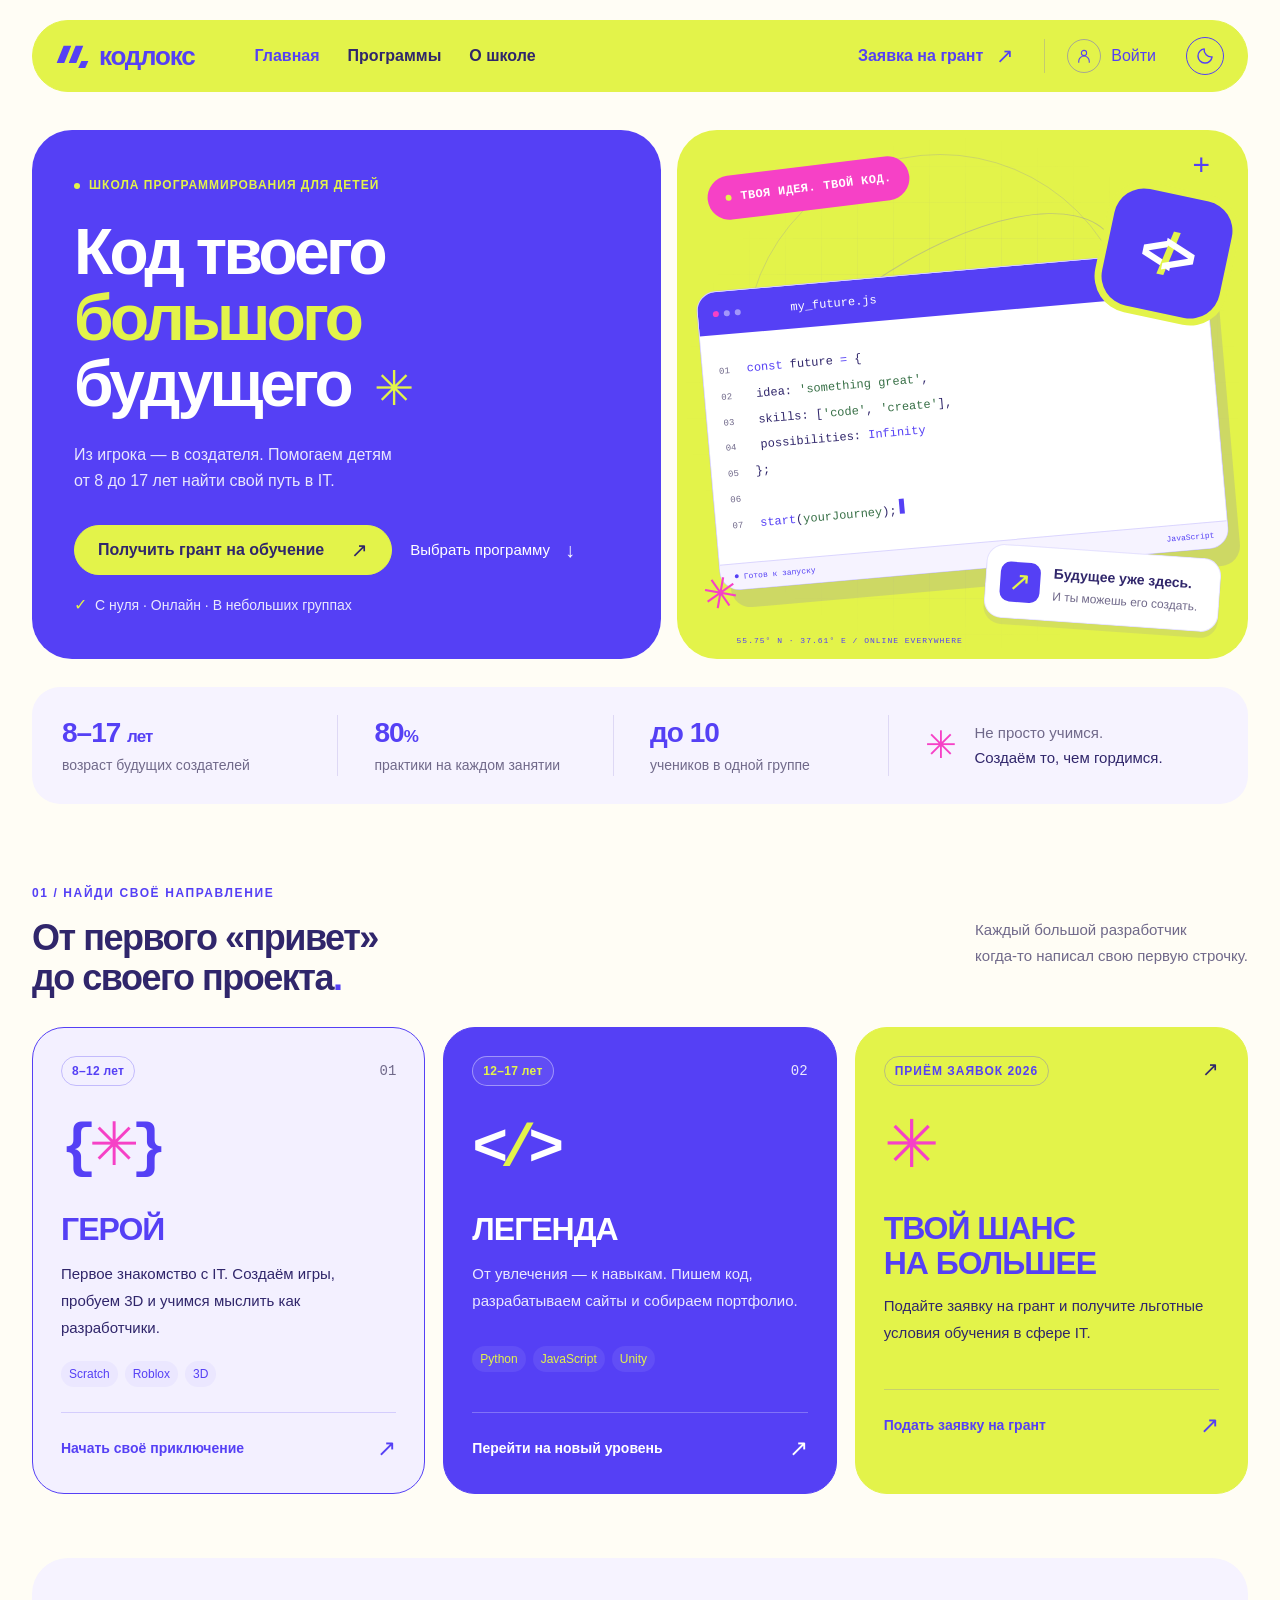
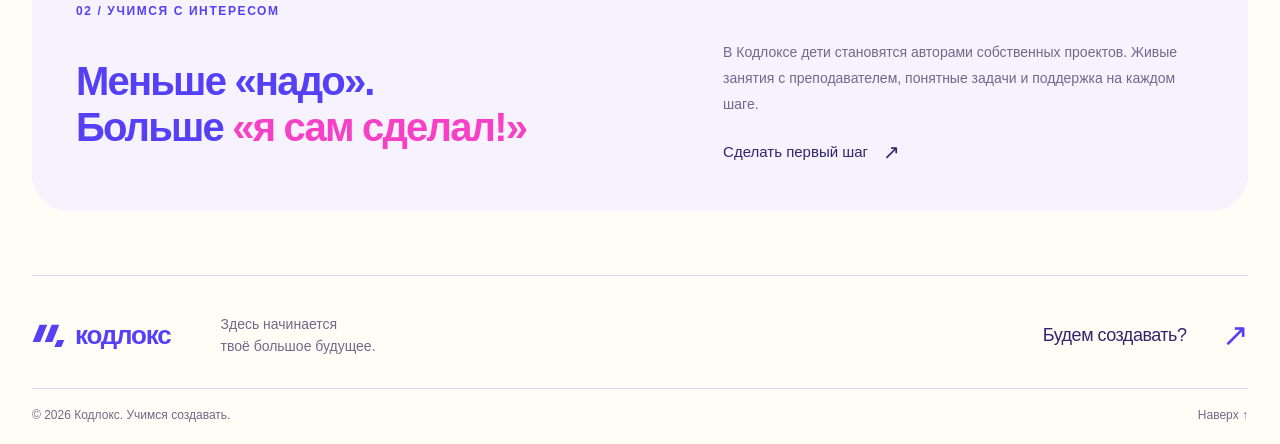
==== commit 04a02244: "change text" ====
--- a/index.html
+++ b/index.html
@@ -1,806 +1,532 @@
 <!doctype html>
 <html lang="ru">
-  <head>
-    <meta charset="UTF-8" />
-    <meta name="viewport" content="width=device-width, initial-scale=1.0" />
-    <meta name="theme-color" content="#fffdf5" />
-    <meta
-      name="description"
-      content="Кодлокс — мини-сайт школы программирования. Программы обучения и демонстрационная заявка на грант."
-    />
-    <title>Кодлокс — код твоего будущего</title>
-    <link rel="icon" href="assets/favicon.svg" type="image/svg+xml" />
-    <link id="light-theme" rel="stylesheet" href="styles.css" />
-    <link id="dark-theme" rel="stylesheet" href="styles_old.css" media="not all" />
-    <script src="theme.js"></script>
-    <link rel="stylesheet" href="theme.css" />
-    <script src="app.js" defer></script>
-  </head>
-
-  <body>
-    <a class="skip-link" href="#main">Перейти к содержимому</a>
-    <div class="site-shell">
-      <header class="site-header">
-        <a class="brand" href="#home" aria-label="Кодлокс — главная">
-          <svg class="brand-mark" viewBox="0 0 52 40" aria-hidden="true">
-            <path
-              d="M12 4h12L13 31H1zM31 4h12L32 31H20zM40 28h11l-5 11H35z"
-              fill="currentColor"
-            />
-          </svg>
-          <span>кодлокс</span>
-        </a>
-        <nav class="desktop-nav" aria-label="Главная навигация">
-          <a href="#home" data-nav="home">Главная</a>
-          <a href="#programs" data-nav="programs">Программы</a>
-          <a href="#about" data-nav="about">О школе</a>
-        </nav>
-        <a href="#grant" class="header-grant" data-nav="grant"
-          >Заявка на грант <span aria-hidden="true">↗</span></a
-        >
-        <button
-          class="account-button"
-          id="account-button"
-          type="button"
-          aria-haspopup="dialog"
-        >
-          <span class="avatar" id="account-avatar"
-            ><svg viewBox="0 0 24 24" aria-hidden="true">
-              <circle cx="12" cy="8" r="3.5" />
-              <path d="M5 21v-2a7 7 0 0 1 14 0v2" /></svg
-          ></span>
-          <span id="account-label">Войти</span>
-        </button>
-        <button
-          class="theme-toggle"
-          id="theme-toggle"
-          type="button"
-          aria-label="Включить тёмную тему"
-          aria-pressed="false"
-          title="Включить тёмную тему"
-        >
-          <svg class="theme-icon-moon" viewBox="0 0 24 24" aria-hidden="true">
-            <path d="M20.5 13A8.5 8.5 0 0 1 11 3.5 8.5 8.5 0 1 0 20.5 13Z" />
-          </svg>
-          <svg class="theme-icon-sun" viewBox="0 0 24 24" aria-hidden="true">
-            <circle cx="12" cy="12" r="4" />
-            <path d="M12 2v2m0 16v2M2 12h2m16 0h2M5 5l1.5 1.5m11 11L19 19M5 19l1.5-1.5m11-11L19 5" />
-          </svg>
-        </button>
-        <button
-          class="menu-button"
-          id="menu-button"
-          type="button"
-          aria-label="Открыть меню"
-          aria-expanded="false"
-          aria-controls="mobile-nav"
-        >
-          <span></span><span></span>
-        </button>
-      </header>
-      <nav
-        class="mobile-nav"
-        id="mobile-nav"
-        aria-label="Мобильная навигация"
-        hidden
-      >
-        <a href="#home">Главная</a><a href="#programs">Программы</a
-        ><a href="#about">О школе</a><a href="#grant">Заявка на грант ↗</a>
+
+<head>
+  <meta charset="UTF-8" />
+  <meta name="viewport" content="width=device-width, initial-scale=1.0" />
+  <meta name="theme-color" content="#fffdf5" />
+  <meta name="description"
+    content="Кодлокс — мини-сайт школы программирования. ." />
+  <title>Кодлокс — код твоего будущего</title>
+  <link rel="icon" href="assets/favicon.svg" type="image/svg+xml" />
+  <link id="light-theme" rel="stylesheet" href="styles.css" />
+  <link id="dark-theme" rel="stylesheet" href="styles_old.css" media="not all" />
+  <script src="theme.js"></script>
+  <link rel="stylesheet" href="theme.css" />
+  <script src="app.js" defer></script>
+</head>
+
+<body>
+  <a class="skip-link" href="#main">Перейти к содержимому</a>
+  <div class="site-shell">
+    <header class="site-header">
+      <a class="brand" href="#home" aria-label="Кодлокс — главная">
+        <svg class="brand-mark" viewBox="0 0 52 40" aria-hidden="true">
+          <path d="M12 4h12L13 31H1zM31 4h12L32 31H20zM40 28h11l-5 11H35z" fill="currentColor" />
+        </svg>
+        <span>кодлокс</span>
+      </a>
+      <nav class="desktop-nav" aria-label="Главная навигация">
+        <a href="#home" data-nav="home">Главная</a>
+        <a href="#programs" data-nav="programs">Программы</a>
+        <a href="#about" data-nav="about">О школе</a>
       </nav>
-
-      <main id="main" tabindex="-1">
-        <div id="home-page">
-          <section class="hero" aria-labelledby="hero-title">
-            <div class="hero-copy">
-              <div class="eyebrow">
-                <span class="status-dot"></span> ШКОЛА ПРОГРАММИРОВАНИЯ ДЛЯ
-                ДЕТЕЙ
-              </div>
-              <h1 id="hero-title">
-                Код твоего<br /><span class="lime">большого</span><br /><span
-                  class="hero-last"
-                  >будущего<span class="title-asterisk">✳</span></span
-                >
-              </h1>
-              <p>
-                Из игрока — в создателя. Помогаем детям<br
-                  class="desktop-break"
-                />
-                от 8 до 17 лет найти свой путь в IT.
-              </p>
-              <div class="hero-actions">
-                <a class="button button-primary" href="#grant"
-                  >Получить грант на обучение <span>↗</span></a
-                ><a class="text-link" href="#programs"
-                  >Выбрать программу <span>↓</span></a
-                >
-              </div>
-              <div class="hero-caption">
-                <span class="tiny-check">✓</span> С нуля · Онлайн · В небольших
-                группах
-              </div>
-            </div>
-            <div
-              class="hero-art"
-              aria-label="Иллюстрация редактора кода: создавай своё будущее"
-              role="img"
-            >
-              <div class="art-grid"></div>
-              <div class="art-orbit orbit-one"></div>
-              <div class="art-orbit orbit-two"></div>
-              <div class="floating-label top-label">
-                <span class="status-dot"></span> ТВОЯ ИДЕЯ. ТВОЙ КОД.
-              </div>
-              <div class="code-window">
-                <div class="window-toolbar">
-                  <div class="window-dots"><i></i><i></i><i></i></div>
-                  <span>my_future.js</span
-                  ><span class="toolbar-code">&lt;/&gt;</span>
-                </div>
-                <div class="code-lines">
-                  <div>
-                    <span class="line-no">01</span
-                    ><span class="code-purple">const</span> future
-                    <span class="code-purple">=</span> {
-                  </div>
-                  <div>
-                    <span class="line-no">02</span> idea:
-                    <span class="code-lime">'something great'</span>,
-                  </div>
-                  <div>
-                    <span class="line-no">03</span> skills: [<span
-                      class="code-lime"
-                      >'code'</span
-                    >, <span class="code-lime">'create'</span>],
-                  </div>
-                  <div>
-                    <span class="line-no">04</span> possibilities:
-                    <span class="code-purple">Infinity</span>
-                  </div>
-                  <div><span class="line-no">05</span>};</div>
-                  <div class="code-empty"><span class="line-no">06</span></div>
-                  <div>
-                    <span class="line-no">07</span
-                    ><span class="code-purple">start</span>(<span
-                      class="code-lime"
-                      >yourJourney</span
-                    >);<span class="code-cursor"></span>
-                  </div>
-                </div>
-                <div class="window-status">
-                  <span><i></i> Готов к запуску</span><span>JavaScript</span>
-                </div>
-              </div>
-              <div class="code-sticker">&lt;<span>/</span>&gt;</div>
-              <div class="future-card">
-                <span class="future-icon">↗</span>
-                <div>
-                  <strong>Будущее уже здесь.</strong
-                  ><span>И ты можешь его создать.</span>
-                </div>
-              </div>
-              <span class="art-spark spark-one">✳</span
-              ><span class="art-spark spark-two">+</span
-              ><span class="art-coordinate"
-                >55.75° N · 37.61° E / ONLINE EVERYWHERE</span
-              >
-            </div>
-          </section>
-
-          <section class="trust-strip" aria-label="Об обучении">
-            <div>
-              <strong>8–17 <span>лет</span></strong
-              ><span>возраст будущих создателей</span>
-            </div>
-            <div>
-              <strong>80<span>%</span></strong
-              ><span>практики на каждом занятии</span>
-            </div>
-            <div>
-              <strong>до 10</strong><span>учеников в одной группе</span>
-            </div>
-            <div class="trust-note">
-              <span class="mini-star">✳</span>
-              <p>
-                Не просто учимся.<br /><strong
-                  >Создаём то, чем гордимся.</strong
-                >
-              </p>
-            </div>
-          </section>
-
-          <section
-            class="programs-section"
-            id="programs"
-            aria-labelledby="programs-title"
-          >
-            <div class="section-heading">
-              <div>
-                <span class="section-kicker">01 / НАЙДИ СВОЁ НАПРАВЛЕНИЕ</span>
-                <h2 id="programs-title">
-                  От первого «привет»<br />до своего проекта<span class="lime"
-                    >.</span
-                  >
-                </h2>
-              </div>
-              <p>
-                Каждый большой разработчик<br />когда-то написал свою первую
-                строчку.
-              </p>
-            </div>
-            <div class="program-grid">
-              <article class="program-card program-hero">
-                <div class="card-top">
-                  <span class="pill">8–12 лет</span
-                  ><span class="card-number">01</span>
-                </div>
-                <div class="program-symbol" aria-hidden="true">
-                  {<span>✳</span>}
-                </div>
-                <h3>Герой</h3>
-                <p>
-                  Первое знакомство с IT. Создаём игры, пробуем 3D и учимся
-                  мыслить как разработчики.
-                </p>
-                <div class="program-tags">
-                  <span>Scratch</span><span>Roblox</span><span>3D</span>
-                </div>
-                <a href="#grant" class="card-link"
-                  >Начать своё приключение <span>↗</span></a
-                >
-              </article>
-              <article class="program-card program-legend">
-                <div class="card-top">
-                  <span class="pill">12–17 лет</span
-                  ><span class="card-number">02</span>
-                </div>
-                <div class="program-symbol" aria-hidden="true">
-                  &lt;<span>/</span>&gt;
-                </div>
-                <h3>Легенда</h3>
-                <p>
-                  От увлечения — к навыкам. Пишем код, разрабатываем сайты и
-                  собираем портфолио.
-                </p>
-                <div class="program-tags">
-                  <span>Python</span><span>JavaScript</span><span>Unity</span>
-                </div>
-                <a href="#grant" class="card-link"
-                  >Перейти на новый уровень <span>↗</span></a
-                >
-              </article>
-              <article class="program-card grant-promo">
-                <div class="card-top">
-                  <span class="pill">ПРИЁМ ЗАЯВОК 2026</span
-                  ><span class="card-number">↗</span>
-                </div>
-                <div class="program-symbol" aria-hidden="true">✳</div>
-                <h3>Твой шанс<br />на большее</h3>
-                <p>
-                  Подайте заявку на грант и получите льготные условия обучения в
-                  сфере IT.
-                </p>
-                <a href="#grant" class="card-link"
-                  >Подать заявку на грант <span>↗</span></a
-                >
-              </article>
-            </div>
-          </section>
-          <section class="about-section" id="about">
-            <span class="section-kicker">02 / УЧИМСЯ С ИНТЕРЕСОМ</span>
-            <div class="about-content">
-              <h2>
-                Меньше «надо».<br />Больше
-                <span class="lime">«я сам сделал!»</span>
-              </h2>
-              <div>
-                <p>
-                  В Кодлоксе дети становятся авторами собственных проектов.
-                  Живые занятия с преподавателем, понятные задачи и поддержка на
-                  каждом шаге.
-                </p>
-                <a href="#grant" class="text-link"
-                  >Сделать первый шаг <span>↗</span></a
-                >
-              </div>
-            </div>
-          </section>
-        </div>
-
-        <section
-          id="grant-page"
-          class="grant-page"
-          hidden
-          aria-labelledby="grant-title"
-        >
-          <a class="back-link" href="#home"><span>←</span> На главную</a>
-          <div class="grant-intro">
+      <a href="#grant" class="header-grant" data-nav="grant">Заявка на грант <span aria-hidden="true">↗</span></a>
+      <button class="account-button" id="account-button" type="button" aria-haspopup="dialog">
+        <span class="avatar" id="account-avatar"><svg viewBox="0 0 24 24" aria-hidden="true">
+            <circle cx="12" cy="8" r="3.5" />
+            <path d="M5 21v-2a7 7 0 0 1 14 0v2" />
+          </svg></span>
+        <span id="account-label">Войти</span>
+      </button>
+      <button class="theme-toggle" id="theme-toggle" type="button" aria-label="Включить тёмную тему"
+        aria-pressed="false" title="Включить тёмную тему">
+        <svg class="theme-icon-moon" viewBox="0 0 24 24" aria-hidden="true">
+          <path d="M20.5 13A8.5 8.5 0 0 1 11 3.5 8.5 8.5 0 1 0 20.5 13Z" />
+        </svg>
+        <svg class="theme-icon-sun" viewBox="0 0 24 24" aria-hidden="true">
+          <circle cx="12" cy="12" r="4" />
+          <path d="M12 2v2m0 16v2M2 12h2m16 0h2M5 5l1.5 1.5m11 11L19 19M5 19l1.5-1.5m11-11L19 5" />
+        </svg>
+      </button>
+      <button class="menu-button" id="menu-button" type="button" aria-label="Открыть меню" aria-expanded="false"
+        aria-controls="mobile-nav">
+        <span></span><span></span>
+      </button>
+    </header>
+    <nav class="mobile-nav" id="mobile-nav" aria-label="Мобильная навигация" hidden>
+      <a href="#home">Главная</a><a href="#programs">Программы</a><a href="#about">О школе</a><a href="#grant">Заявка на
+        грант ↗</a>
+    </nav>
+
+    <main id="main" tabindex="-1">
+      <div id="home-page">
+        <section class="hero" aria-labelledby="hero-title">
+          <div class="hero-copy">
             <div class="eyebrow">
-              <span class="status-dot"></span> ГРАНТОВАЯ ПРОГРАММА · ПРИЁМ
-              ЗАЯВОК 2026
-            </div>
-            <h1 id="grant-title">
-              Большие возможности.<br /><span class="lime">Одна заявка.</span>
+              <span class="status-dot"></span> ШКОЛА ПРОГРАММИРОВАНИЯ ДЛЯ
+              ДЕТЕЙ
+            </div>
+            <h1 id="hero-title">
+              Код твоего<br /><span class="lime">большого</span><br /><span class="hero-last">будущего<span
+                  class="title-asterisk">✳</span></span>
             </h1>
             <p>
-              Заявка на получение гранта о предоставлении льготных условий<br
-                class="desktop-break"
-              />
-              на обучение в сфере IT.
+              Из игрока — в создателя. Помогаем детям<br class="desktop-break" />
+              от 8 до 17 лет найти свой путь в IT.
             </p>
-          </div>
-          <div class="grant-layout">
-            <form id="grant-form" class="grant-form">
-              <div class="form-topline">
-                <div>
-                  <span class="section-kicker">ЗАЯВКА НА ГРАНТ</span>
-                  <h2>Давайте знакомиться</h2>
-                </div>
-                <span class="required-note"
-                  ><span>*</span> Обязательные поля</span
-                >
-              </div>
-              <fieldset>
-                <legend>
-                  <span class="fieldset-number">01</span> Законный представитель
-                </legend>
-                <div class="fields-grid">
-                  <label class="field"
-                    >ФИО законного представителя <span class="required">*</span
-                    ><input
-                      name="parentName"
-                      id="parent-name"
-                      autocomplete="name"
-                      placeholder="Иванова Мария Сергеевна"
-                      maxlength="150"
-                      required
-                  /></label>
-                  <label class="field"
-                    >Телефон законного представителя
-                    <span class="required">*</span
-                    ><input
-                      name="phone"
-                      id="phone"
-                      type="tel"
-                      autocomplete="tel"
-                      placeholder="+7 (999) 123-45-67"
-                      maxlength="24"
-                      required
-                  /></label>
-                  <label class="field full-width"
-                    >Почта законного представителя
-                    <span class="required">*</span
-                    ><input
-                      name="email"
-                      id="email"
-                      type="email"
-                      autocomplete="email"
-                      placeholder="example@mail.ru"
-                      maxlength="150"
-                      required
-                  /></label>
-                </div>
-              </fieldset>
-              <fieldset>
-                <legend>
-                  <span class="fieldset-number">02</span> Данные учащегося
-                </legend>
-                <div class="fields-grid">
-                  <label class="field"
-                    >Дата рождения учащегося <span class="required">*</span
-                    ><input
-                      name="birthDate"
-                      id="birth-date"
-                      type="date"
-                      min="1900-01-01"
-                      required
-                    /><span class="field-hint"
-                      >Нажмите на поле, чтобы выбрать дату</span
-                    ></label
-                  >
-                  <label class="field"
-                    >ФИО учащегося <span class="required">*</span
-                    ><input
-                      name="studentName"
-                      id="student-name"
-                      autocomplete="off"
-                      placeholder="Иванов Пётр Алексеевич"
-                      maxlength="150"
-                      required
-                  /></label>
-                  <div class="field">
-                    <label id="social-label"
-                      >Льготная категория семьи
-                      <span class="required">*</span></label
-                    >
-                    <details class="multi-select" id="social-select">
-                      <summary aria-labelledby="social-label social-value">
-                        <span id="social-value">Выберите категорию</span
-                        ><span class="select-chevron" aria-hidden="true"></span>
-                      </summary>
-                      <div
-                        class="multi-options"
-                        role="group"
-                        aria-labelledby="social-label"
-                      >
-                        <label
-                          ><input
-                            type="checkbox"
-                            name="socialCategory"
-                            value="Многодетная семья"
-                          />Многодетная семья</label
-                        ><label
-                          ><input
-                            type="checkbox"
-                            name="socialCategory"
-                            value="Малообеспеченная семья"
-                          />Малообеспеченная семья</label
-                        ><label
-                          ><input
-                            type="checkbox"
-                            name="socialCategory"
-                            value="Неполная семья"
-                          />Неполная семья</label
-                        ><label
-                          ><input
-                            type="checkbox"
-                            name="socialCategory"
-                            value="Ребёнок с ОВЗ"
-                          />Ребёнок с ОВЗ</label
-                        ><label
-                          ><input
-                            type="checkbox"
-                            name="socialCategory"
-                            value="Семья участника СВО"
-                          />Семья участника СВО</label
-                        ><label
-                          ><input
-                            type="checkbox"
-                            name="socialCategory"
-                            value="Без льготной категории"
-                          />Без льготной категории</label
-                        >
-                      </div>
-                    </details>
-                    <span class="field-hint" id="social-hint"
-                      >Можно выбрать несколько категорий</span
-                    >
-                  </div>
-                  <label class="field"
-                    >Итоговая оценка за диагностику
-                    <span class="required">*</span
-                    ><span class="select-wrap"
-                      ><select name="diagnostic" id="diagnostic" required>
-                        <option value="" disabled selected>
-                          Выберите оценку
-                        </option>
-                        <option value="5 — отлично">5 — отлично</option>
-                        <option value="4 — хорошо">4 — хорошо</option>
-                        <option value="3 — удовлетворительно">
-                          3 — удовлетворительно
-                        </option>
-                        <option value="Ещё не проходили">
-                          Ещё не проходили
-                        </option>
-                      </select></span
-                    ></label
-                  >
-                  <label class="field"
-                    >Номер школы <span class="required">*</span
-                    ><input
-                      name="school"
-                      id="school"
-                      placeholder="ГБОУ Школа № 1234"
-                      maxlength="150"
-                      required
-                  /></label>
-                  <label class="field"
-                    >Населённый пункт <span class="required">*</span
-                    ><input
-                      name="city"
-                      id="city"
-                      autocomplete="address-level2"
-                      placeholder="г. Москва"
-                      maxlength="120"
-                      required
-                  /></label>
-                </div>
-              </fieldset>
-              <div class="form-bottom">
-                <button
-                  class="button button-primary"
-                  type="submit"
-                  id="submit-grant"
-                >
-                  Отправить заявку <span>↗</span></button
-                ><span class="draft-status" id="draft-status" role="status"
-                  ><span class="tiny-check">✓</span> Черновик сохраняется
-                  автоматически</span
-                >
-              </div>
-              <p class="form-error" id="form-error" role="alert" hidden></p>
-            </form>
-            <aside class="grant-aside">
-              <div class="aside-symbol" aria-hidden="true">✳</div>
-              <span class="section-kicker">ПЕРВЫЙ ШАГ В IT</span>
-              <h2>Возможности<br />начинаются<br />с тебя.</h2>
+            <div class="hero-actions">
+              <a class="button button-primary" href="#grant">Получить грант на обучение <span>↗</span></a><a
+                class="text-link" href="#programs">Выбрать программу <span>↓</span></a>
+            </div>
+            <div class="hero-caption">
+              <span class="tiny-check">✓</span> С нуля · Онлайн · В небольших
+              группах
+            </div>
+          </div>
+          <div class="hero-art" aria-label="Иллюстрация редактора кода: создавай своё будущее" role="img">
+            <div class="art-grid"></div>
+            <div class="art-orbit orbit-one"></div>
+            <div class="art-orbit orbit-two"></div>
+            <div class="floating-label top-label">
+              <span class="status-dot"></span> ТВОЯ ИДЕЯ. ТВОЙ КОД.
+            </div>
+            <div class="code-window">
+              <div class="window-toolbar">
+                <div class="window-dots"><i></i><i></i><i></i></div>
+                <span>my_future.js</span><span class="toolbar-code">&lt;/&gt;</span>
+              </div>
+              <div class="code-lines">
+                <div>
+                  <span class="line-no">01</span><span class="code-purple">const</span> future
+                  <span class="code-purple">=</span> {
+                </div>
+                <div>
+                  <span class="line-no">02</span> idea:
+                  <span class="code-lime">'something great'</span>,
+                </div>
+                <div>
+                  <span class="line-no">03</span> skills: [<span class="code-lime">'code'</span>, <span
+                    class="code-lime">'create'</span>],
+                </div>
+                <div>
+                  <span class="line-no">04</span> possibilities:
+                  <span class="code-purple">Infinity</span>
+                </div>
+                <div><span class="line-no">05</span>};</div>
+                <div class="code-empty"><span class="line-no">06</span></div>
+                <div>
+                  <span class="line-no">07</span><span class="code-purple">start</span>(<span
+                    class="code-lime">yourJourney</span>);<span class="code-cursor"></span>
+                </div>
+              </div>
+              <div class="window-status">
+                <span><i></i> Готов к запуску</span><span>JavaScript</span>
+              </div>
+            </div>
+            <div class="code-sticker">&lt;<span>/</span>&gt;</div>
+            <div class="future-card">
+              <span class="future-icon">↗</span>
+              <div>
+                <strong>Будущее уже здесь.</strong><span>И ты можешь его создать.</span>
+              </div>
+            </div>
+            <span class="art-spark spark-one">✳</span><span class="art-spark spark-two">+</span><span
+              class="art-coordinate">55.75° N · 37.61° E / ONLINE EVERYWHERE</span>
+          </div>
+        </section>
+
+        <section class="trust-strip" aria-label="Об обучении">
+          <div>
+            <strong>8–17 <span>лет</span></strong><span>возраст будущих создателей</span>
+          </div>
+          <div>
+            <strong>80<span>%</span></strong><span>практики на каждом занятии</span>
+          </div>
+          <div>
+            <strong>до 10</strong><span>учеников в одной группе</span>
+          </div>
+          <div class="trust-note">
+            <span class="mini-star">✳</span>
+            <p>
+              Не просто учимся.<br /><strong>Создаём то, чем гордимся.</strong>
+            </p>
+          </div>
+        </section>
+
+        <section class="programs-section" id="programs" aria-labelledby="programs-title">
+          <div class="section-heading">
+            <div>
+              <span class="section-kicker">01 / НАЙДИ СВОЁ НАПРАВЛЕНИЕ</span>
+              <h2 id="programs-title">
+                От первого «привет»<br />до своего проекта<span class="lime">.</span>
+              </h2>
+            </div>
+            <p>
+              Каждый большой разработчик<br />когда-то написал свою первую
+              строчку.
+            </p>
+          </div>
+          <div class="program-grid">
+            <article class="program-card program-hero">
+              <div class="card-top">
+                <span class="pill">8–12 лет</span><span class="card-number">01</span>
+              </div>
+              <div class="program-symbol" aria-hidden="true">
+                {<span>✳</span>}
+              </div>
+              <h3>Герой</h3>
               <p>
-                Заполните анкету законного представителя и учащегося. Дальше мы
-                всё проверим.
+                Первое знакомство с IT. Создаём игры, пробуем 3D и учимся
+                мыслить как разработчики.
               </p>
-              <ol class="aside-steps">
-                <li>
-                  <span>01</span>
-                  <div>
-                    <strong>Заполните заявку</strong>
-                    <p>Всего несколько минут</p>
-                  </div>
-                </li>
-                <li>
-                  <span>02</span>
-                  <div>
-                    <strong>Дождитесь проверки</strong>
-                    <p>Статус на каждом этапе</p>
-                  </div>
-                </li>
-                <li>
-                  <span>03</span>
-                  <div>
-                    <strong>Получите результат</strong>
-                    <p>Решение сразу на экране</p>
-                  </div>
-                </li>
-              </ol>
-              <div class="aside-note">
-                <svg viewBox="0 0 24 24" aria-hidden="true">
-                  <path d="M12 3 4 6v6c0 4 8 9 8 9s8-5 8-9V6z" />
-                  <path d="m8 12 3 3 5-6" /></svg
-                ><span>Данные сохраняются<br />только в вашем браузере</span>
-              </div>
-            </aside>
-          </div>
-          <div class="saved-application" id="saved-application" hidden>
-            <span class="tiny-check">✓</span>
+              <div class="program-tags">
+                <span>Scratch</span><span>Roblox</span><span>3D</span>
+              </div>
+              <a href="#grant" class="card-link">Начать своё приключение <span>↗</span></a>
+            </article>
+            <article class="program-card program-legend">
+              <div class="card-top">
+                <span class="pill">12–17 лет</span><span class="card-number">02</span>
+              </div>
+              <div class="program-symbol" aria-hidden="true">
+                &lt;<span>/</span>&gt;
+              </div>
+              <h3>Легенда</h3>
+              <p>
+                От увлечения — к навыкам. Пишем код, разрабатываем сайты и
+                собираем портфолио.
+              </p>
+              <div class="program-tags">
+                <span>Python</span><span>JavaScript</span><span>Unity</span>
+              </div>
+              <a href="#grant" class="card-link">Перейти на новый уровень <span>↗</span></a>
+            </article>
+            <article class="program-card grant-promo">
+              <div class="card-top">
+                <span class="pill">ПРИЁМ ЗАЯВОК 2026</span><span class="card-number">↗</span>
+              </div>
+              <div class="program-symbol" aria-hidden="true">✳</div>
+              <h3>Твой шанс<br />на большее</h3>
+              <p>
+                Подайте заявку на грант и получите льготные условия обучения в
+                сфере IT.
+              </p>
+              <a href="#grant" class="card-link">Подать заявку на грант <span>↗</span></a>
+            </article>
+          </div>
+        </section>
+        <section class="about-section" id="about">
+          <span class="section-kicker">02 / УЧИМСЯ С ИНТЕРЕСОМ</span>
+          <div class="about-content">
+            <h2>
+              Меньше «надо».<br />Больше
+              <span class="lime">«я сам сделал!»</span>
+            </h2>
             <div>
-              <strong>У вас есть готовое решение</strong>
-              <p id="saved-application-info"></p>
-            </div>
-            <button class="text-link" id="show-last-result" type="button">
-              Посмотреть <span>↗</span>
-            </button>
-          </div>
-          <p class="demo-note">
-            Демонстрационная заявка. Проверка и решение имитируются, данные не
-            отправляются на сервер.
+              <p>
+                В Кодлоксе дети становятся авторами собственных проектов.
+                Живые занятия с преподавателем, понятные задачи и поддержка на
+                каждом шаге.
+              </p>
+              <a href="#grant" class="text-link">Сделать первый шаг <span>↗</span></a>
+            </div>
+          </div>
+        </section>
+      </div>
+
+      <section id="grant-page" class="grant-page" hidden aria-labelledby="grant-title">
+        <a class="back-link" href="#home"><span>←</span> На главную</a>
+        <div class="grant-intro">
+          <div class="eyebrow">
+            <span class="status-dot"></span> ГРАНТОВАЯ ПРОГРАММА · ПРИЁМ
+            ЗАЯВОК 2026
+          </div>
+          <h1 id="grant-title">
+            Большие возможности.<br /><span class="lime">Одна заявка.</span>
+          </h1>
+          <p>
+            Заявка на получение гранта о предоставлении льготных условий<br class="desktop-break" />
+            на обучение в сфере IT.
           </p>
-        </section>
-      </main>
-
-      <footer class="site-footer">
-        <div class="footer-top">
-          <a class="brand" href="#home"
-            ><svg class="brand-mark" viewBox="0 0 52 40" aria-hidden="true">
-              <path
-                d="M12 4h12L13 31H1zM31 4h12L32 31H20zM40 28h11l-5 11H35z"
-                fill="currentColor"
-              /></svg
-            ><span>кодлокс</span></a
-          >
-          <p>Здесь начинается<br />твоё большое будущее.</p>
-          <a href="#grant" class="footer-cta"
-            >Будем создавать? <span>↗</span></a
-          >
         </div>
-        <div class="footer-bottom">
-          <span>© 2026 Кодлокс. Учимся создавать.</span
-          ><span>Демонстрационный мини-сайт</span><a href="#home">Наверх ↑</a>
+        <div class="grant-layout">
+          <form id="grant-form" class="grant-form">
+            <div class="form-topline">
+              <div>
+                <span class="section-kicker">ЗАЯВКА НА ГРАНТ</span>
+                <h2>Давайте знакомиться</h2>
+              </div>
+              <span class="required-note"><span>*</span> Обязательные поля</span>
+            </div>
+            <fieldset>
+              <legend>
+                <span class="fieldset-number">01</span> Законный представитель
+              </legend>
+              <div class="fields-grid">
+                <label class="field">ФИО законного представителя <span class="required">*</span><input name="parentName"
+                    id="parent-name" autocomplete="name" placeholder="Иванова Мария Сергеевна" maxlength="150"
+                    required /></label>
+                <label class="field">Телефон законного представителя
+                  <span class="required">*</span><input name="phone" id="phone" type="tel" autocomplete="tel"
+                    placeholder="+7 (999) 123-45-67" maxlength="24" required /></label>
+                <label class="field full-width">Почта законного представителя
+                  <span class="required">*</span><input name="email" id="email" type="email" autocomplete="email"
+                    placeholder="example@mail.ru" maxlength="150" required /></label>
+              </div>
+            </fieldset>
+            <fieldset>
+              <legend>
+                <span class="fieldset-number">02</span> Данные учащегося
+              </legend>
+              <div class="fields-grid">
+                <label class="field">Дата рождения учащегося <span class="required">*</span><input name="birthDate"
+                    id="birth-date" type="date" min="1900-01-01" required /><span class="field-hint">Нажмите на поле,
+                    чтобы выбрать дату</span></label>
+                <label class="field">ФИО учащегося <span class="required">*</span><input name="studentName"
+                    id="student-name" autocomplete="off" placeholder="Иванов Пётр Алексеевич" maxlength="150"
+                    required /></label>
+                <div class="field">
+                  <label id="social-label">Льготная категория семьи
+                    <span class="required">*</span></label>
+                  <details class="multi-select" id="social-select">
+                    <summary aria-labelledby="social-label social-value">
+                      <span id="social-value">Выберите категорию</span><span class="select-chevron"
+                        aria-hidden="true"></span>
+                    </summary>
+                    <div class="multi-options" role="group" aria-labelledby="social-label">
+                      <label><input type="checkbox" name="socialCategory" value="Многодетная семья" />Многодетная
+                        семья</label><label><input type="checkbox" name="socialCategory"
+                          value="Малообеспеченная семья" />Малообеспеченная семья</label><label><input type="checkbox"
+                          name="socialCategory" value="Неполная семья" />Неполная семья</label><label><input
+                          type="checkbox" name="socialCategory" value="Ребёнок с ОВЗ" />Ребёнок с
+                        ОВЗ</label><label><input type="checkbox" name="socialCategory"
+                          value="Семья участника СВО" />Семья участника СВО</label><label><input type="checkbox"
+                          name="socialCategory" value="Без льготной категории" />Без льготной категории</label>
+                    </div>
+                  </details>
+                  <span class="field-hint" id="social-hint">Можно выбрать несколько категорий</span>
+                </div>
+                <label class="field">Итоговая оценка за диагностику
+                  <span class="required">*</span><span class="select-wrap"><select name="diagnostic" id="diagnostic"
+                      required>
+                      <option value="" disabled selected>
+                        Выберите оценку
+                      </option>
+                      <option value="5 — отлично">5 — отлично</option>
+                      <option value="4 — хорошо">4 — хорошо</option>
+                      <option value="3 — удовлетворительно">
+                        3 — удовлетворительно
+                      </option>
+                      <option value="Ещё не проходили">
+                        Ещё не проходили
+                      </option>
+                    </select></span></label>
+                <label class="field">Номер школы <span class="required">*</span><input name="school" id="school"
+                    placeholder="ГБОУ Школа № 1234" maxlength="150" required /></label>
+                <label class="field">Населённый пункт <span class="required">*</span><input name="city" id="city"
+                    autocomplete="address-level2" placeholder="г. Москва" maxlength="120" required /></label>
+              </div>
+            </fieldset>
+            <div class="form-bottom">
+              <button class="button button-primary" type="submit" id="submit-grant">
+                Отправить заявку <span>↗</span></button><span class="draft-status" id="draft-status" role="status"><span
+                  class="tiny-check">✓</span> Черновик сохраняется
+                автоматически</span>
+            </div>
+            <p class="form-error" id="form-error" role="alert" hidden></p>
+          </form>
+          <aside class="grant-aside">
+            <div class="aside-symbol" aria-hidden="true">✳</div>
+            <span class="section-kicker">ПЕРВЫЙ ШАГ В IT</span>
+            <h2>Возможности<br />начинаются<br />с тебя.</h2>
+            <p>
+              Заполните анкету законного представителя и учащегося. Дальше мы
+              всё проверим.
+            </p>
+            <ol class="aside-steps">
+              <li>
+                <span>01</span>
+                <div>
+                  <strong>Заполните заявку</strong>
+                  <p>Всего несколько минут</p>
+                </div>
+              </li>
+              <li>
+                <span>02</span>
+                <div>
+                  <strong>Дождитесь проверки</strong>
+                  <p>Статус на каждом этапе</p>
+                </div>
+              </li>
+              <li>
+                <span>03</span>
+                <div>
+                  <strong>Получите результат</strong>
+                  <p>Решение сразу на экране</p>
+                </div>
+              </li>
+            </ol>
+            <div class="aside-note">
+              <svg viewBox="0 0 24 24" aria-hidden="true">
+                <path d="M12 3 4 6v6c0 4 8 9 8 9s8-5 8-9V6z" />
+                <path d="m8 12 3 3 5-6" />
+              </svg><span>Данные сохраняются<br />только в вашем браузере</span>
+            </div>
+          </aside>
         </div>
-      </footer>
+        <div class="saved-application" id="saved-application" hidden>
+          <span class="tiny-check">✓</span>
+          <div>
+            <strong>У вас есть готовое решение</strong>
+            <p id="saved-application-info"></p>
+          </div>
+          <button class="text-link" id="show-last-result" type="button">
+            Посмотреть <span>↗</span>
+          </button>
+        </div>
+
+      </section>
+    </main>
+
+    <footer class="site-footer">
+      <div class="footer-top">
+        <a class="brand" href="#home"><svg class="brand-mark" viewBox="0 0 52 40" aria-hidden="true">
+            <path d="M12 4h12L13 31H1zM31 4h12L32 31H20zM40 28h11l-5 11H35z" fill="currentColor" />
+          </svg><span>кодлокс</span></a>
+        <p>Здесь начинается<br />твоё большое будущее.</p>
+        <a href="#grant" class="footer-cta">Будем создавать? <span>↗</span></a>
+      </div>
+      <div class="footer-bottom">
+        <span>© 2026 Кодлокс. Учимся создавать.</span><a href="#home">Наверх
+          ↑</a>
+      </div>
+    </footer>
+  </div>
+
+  <dialog id="login-dialog" class="modal login-modal" aria-labelledby="login-title">
+    <button class="close-button" type="button" data-close="login-dialog" aria-label="Закрыть окно">
+      ×
+    </button>
+    <div class="modal-icon" aria-hidden="true">
+      <svg viewBox="0 0 24 24">
+        <circle cx="12" cy="8" r="3.5" />
+        <path d="M5 21v-2a7 7 0 0 1 14 0v2" />
+      </svg>
     </div>
-
-    <dialog
-      id="login-dialog"
-      class="modal login-modal"
-      aria-labelledby="login-title"
-    >
-      <button
-        class="close-button"
-        type="button"
-        data-close="login-dialog"
-        aria-label="Закрыть окно"
-      >
-        ×
+    <span class="section-kicker">ЛИЧНЫЙ КАБИНЕТ</span>
+    <h2 id="login-title">С возвращением<span class="lime">.</span></h2>
+    <p class="modal-description" id="login-description">
+      Войдите, чтобы сохранить свой следующий шаг в IT.
+    </p>
+    <form id="login-form">
+      <label class="field">Логин<input id="login" name="login" placeholder="Как к вам обращаться?"
+          autocomplete="username" maxlength="50" required /></label><label class="field password-field">Пароль<span
+          class="password-wrap"><input id="password" name="password" type="password" placeholder="Введите любой пароль"
+            autocomplete="off" maxlength="100" required /><button id="toggle-password" class="password-toggle"
+            type="button" aria-label="Показать пароль" aria-pressed="false">
+            <svg viewBox="0 0 24 24" aria-hidden="true">
+              <path d="M2 12s3-7 10-7 10 7 10 7-3 7-10 7S2 12 2 12Z" />
+              <circle cx="12" cy="12" r="3" />
+            </svg></button></span></label><button class="button button-primary" type="submit">
+        Войти <span>↗</span>
       </button>
-      <div class="modal-icon" aria-hidden="true">
-        <svg viewBox="0 0 24 24">
-          <circle cx="12" cy="8" r="3.5" />
-          <path d="M5 21v-2a7 7 0 0 1 14 0v2" />
-        </svg>
-      </div>
-      <span class="section-kicker">ЛИЧНЫЙ КАБИНЕТ</span>
-      <h2 id="login-title">С возвращением<span class="lime">.</span></h2>
-      <p class="modal-description" id="login-description">
-        Войдите, чтобы сохранить свой следующий шаг в IT.
-      </p>
-      <form id="login-form">
-        <label class="field"
-          >Логин<input
-            id="login"
-            name="login"
-            placeholder="Как к вам обращаться?"
-            autocomplete="username"
-            maxlength="50"
-            required /></label
-        ><label class="field password-field"
-          >Пароль<span class="password-wrap"
-            ><input
-              id="password"
-              name="password"
-              type="password"
-              placeholder="Введите любой пароль"
-              autocomplete="off"
-              maxlength="100"
-              required /><button
-              id="toggle-password"
-              class="password-toggle"
-              type="button"
-              aria-label="Показать пароль"
-              aria-pressed="false"
-            >
-              <svg viewBox="0 0 24 24" aria-hidden="true">
-                <path d="M2 12s3-7 10-7 10 7 10 7-3 7-10 7S2 12 2 12Z" />
-                <circle cx="12" cy="12" r="3" />
-              </svg></button></span></label
-        ><button class="button button-primary" type="submit">
-          Войти <span>↗</span>
-        </button>
-      </form>
-      <p class="login-note">
-        Это демовход: подойдут любые логин и пароль.<br />Они сохранятся в
-        localStorage этого браузера.
-      </p>
-    </dialog>
-
-    <dialog
-      id="profile-dialog"
-      class="modal profile-modal"
-      aria-labelledby="profile-title"
-    >
-      <button
-        class="close-button"
-        type="button"
-        data-close="profile-dialog"
-        aria-label="Закрыть окно"
-      >
-        ×
-      </button>
-      <div class="profile-avatar" id="profile-avatar"></div>
-      <span class="section-kicker">ЛИЧНЫЙ КАБИНЕТ</span>
-      <h2 id="profile-title"></h2>
-      <p class="modal-description">
-        Хороший день, чтобы сделать шаг в будущее.
-      </p>
-      <button
-        type="button"
-        id="profile-application"
-        class="profile-application"
-      >
-        <span>Моя заявка на грант</span><span>↗</span></button
-      ><button class="button button-secondary" id="logout" type="button">
-        Выйти из аккаунта
-      </button>
-    </dialog>
-
-    <dialog
-      id="progress-dialog"
-      class="modal progress-modal"
-      aria-labelledby="progress-title"
-      aria-describedby="progress-description"
-    >
-      <div class="progress-heading">
-        <span class="status-dot"></span
-        ><span class="section-kicker" id="progress-title">ПРОВЕРКА ДАННЫХ</span
-        ><span id="progress-percent">0%</span>
-      </div>
-      <h2>Ваше будущее загружается<span class="lime">.</span></h2>
-      <p class="modal-description" id="progress-description">
-        Заявка обрабатывается в демонстрационном режиме.<br />Пожалуйста, не
-        закрывайте страницу.
-      </p>
-      <div
-        class="progress-track"
-        role="progressbar"
-        aria-label="Проверка заявки"
-        aria-valuemin="0"
-        aria-valuemax="100"
-        aria-valuenow="0"
-        id="progress-bar"
-      >
-        <span id="progress-fill"></span>
-      </div>
-      <ol id="checkpoints" class="checkpoints">
-        <li>
-          <span class="checkpoint-icon"></span
-          ><span>Передача данных в систему</span
-          ><span class="checkpoint-state"></span>
-        </li>
-        <li>
-          <span class="checkpoint-icon"></span
-          ><span>Анализ успеваемости и достижений</span
-          ><span class="checkpoint-state"></span>
-        </li>
-        <li>
-          <span class="checkpoint-icon"></span
-          ><span>Проверка социального статуса</span
-          ><span class="checkpoint-state"></span>
-        </li>
-        <li>
-          <span class="checkpoint-icon"></span><span>Проверка льгот</span
-          ><span class="checkpoint-state"></span>
-        </li>
-        <li>
-          <span class="checkpoint-icon"></span
-          ><span>Расчёт итогового балла</span
-          ><span class="checkpoint-state"></span>
-        </li>
-        <li>
-          <span class="checkpoint-icon"></span
-          ><span>Формирование результата</span
-          ><span class="checkpoint-state"></span>
-        </li>
-        <li>
-          <span class="checkpoint-icon"></span
-          ><span>Подготовка итогового решения</span
-          ><span class="checkpoint-state"></span>
-        </li>
-      </ol>
-      <div
-        class="progress-live sr-only"
-        id="progress-live"
-        role="status"
-        aria-live="polite"
-      ></div>
-      <p class="progress-footnote">
-        <span class="tiny-check">✓</span> Всё идёт по плану. Осталось совсем
-        немного.
-      </p>
-    </dialog>
-
-    <dialog
-      id="result-dialog"
-      class="modal result-modal"
-      aria-labelledby="result-title"
-    >
-      <button
-        class="close-button"
-        type="button"
-        data-close="result-dialog"
-        aria-label="Закрыть окно"
-      >
-        ×
-      </button>
-      <div class="success-icon" aria-hidden="true">✓</div>
-      <span class="section-kicker">НОВЫЙ УРОВЕНЬ РАЗБЛОКИРОВАН</span>
-      <h2 id="result-title">Грант одобрен<span class="lime">!</span></h2>
-      <p class="result-description">
-        Школа «Кодлокс» предоставляет вам право<br class="desktop-break" />
-        на льготное обучение в сфере IT.
-      </p>
-      <div class="decision-number">
-        <span>НОМЕР РЕШЕНИЯ</span><strong id="decision-number"></strong>
-      </div>
-      <div class="result-details" id="result-details"></div>
-      <button
-        class="button button-primary result-close"
-        type="button"
-        data-close="result-dialog"
-      >
-        Отлично, спасибо <span>✓</span>
-      </button>
-      <p class="result-note">
-        Демонстрационное решение · Сохранено в вашем браузере
-      </p>
-    </dialog>
-    <div class="toast" id="toast" role="status" hidden></div>
-  </body>
-</html>
+    </form>
+    <p class="login-note">
+      Это демовход: подойдут любые логин и пароль.<br />Они сохранятся в
+      localStorage этого браузера.
+    </p>
+  </dialog>
+
+  <dialog id="profile-dialog" class="modal profile-modal" aria-labelledby="profile-title">
+    <button class="close-button" type="button" data-close="profile-dialog" aria-label="Закрыть окно">
+      ×
+    </button>
+    <div class="profile-avatar" id="profile-avatar"></div>
+    <span class="section-kicker">ЛИЧНЫЙ КАБИНЕТ</span>
+    <h2 id="profile-title"></h2>
+    <p class="modal-description">
+      Хороший день, чтобы сделать шаг в будущее.
+    </p>
+    <button type="button" id="profile-application" class="profile-application">
+      <span>Моя заявка на грант</span><span>↗</span></button><button class="button button-secondary" id="logout"
+      type="button">
+      Выйти из аккаунта
+    </button>
+  </dialog>
+
+  <dialog id="progress-dialog" class="modal progress-modal" aria-labelledby="progress-title"
+    aria-describedby="progress-description">
+    <div class="progress-heading">
+      <span class="status-dot"></span><span class="section-kicker" id="progress-title">ПРОВЕРКА ДАННЫХ</span><span
+        id="progress-percent">0%</span>
+    </div>
+    <h2>Ваше будущее загружается<span class="lime">.</span></h2>
+    <p class="modal-description" id="progress-description">
+      Заявка обрабатывается.<br />Пожалуйста, не
+      закрывайте страницу.
+    </p>
+    <div class="progress-track" role="progressbar" aria-label="Проверка заявки" aria-valuemin="0" aria-valuemax="100"
+      aria-valuenow="0" id="progress-bar">
+      <span id="progress-fill"></span>
+    </div>
+    <ol id="checkpoints" class="checkpoints">
+      <li>
+        <span class="checkpoint-icon"></span><span>Передача данных в систему</span><span
+          class="checkpoint-state"></span>
+      </li>
+      <li>
+        <span class="checkpoint-icon"></span><span>Анализ успеваемости и достижений</span><span
+          class="checkpoint-state"></span>
+      </li>
+      <li>
+        <span class="checkpoint-icon"></span><span>Проверка социального статуса</span><span
+          class="checkpoint-state"></span>
+      </li>
+      <li>
+        <span class="checkpoint-icon"></span><span>Проверка льгот</span><span class="checkpoint-state"></span>
+      </li>
+      <li>
+        <span class="checkpoint-icon"></span><span>Расчёт итогового балла</span><span class="checkpoint-state"></span>
+      </li>
+      <li>
+        <span class="checkpoint-icon"></span><span>Формирование результата</span><span class="checkpoint-state"></span>
+      </li>
+      <li>
+        <span class="checkpoint-icon"></span><span>Подготовка итогового решения</span><span
+          class="checkpoint-state"></span>
+      </li>
+    </ol>
+    <div class="progress-live sr-only" id="progress-live" role="status" aria-live="polite"></div>
+    <p class="progress-footnote">
+      <span class="tiny-check">✓</span> Всё идёт по плану. Осталось совсем
+      немного.
+    </p>
+  </dialog>
+
+  <dialog id="result-dialog" class="modal result-modal" aria-labelledby="result-title">
+    <button class="close-button" type="button" data-close="result-dialog" aria-label="Закрыть окно">
+      ×
+    </button>
+    <div class="success-icon" aria-hidden="true">✓</div>
+    <span class="section-kicker">НОВЫЙ УРОВЕНЬ РАЗБЛОКИРОВАН</span>
+    <h2 id="result-title">Грант одобрен<span class="lime">!</span></h2>
+    <p class="result-description">
+      Школа «Кодлокс» предоставляет вам право<br class="desktop-break" />
+      на льготное обучение в сфере IT.
+    </p>
+    <div class="decision-number">
+      <span>НОМЕР РЕШЕНИЯ</span><strong id="decision-number"></strong>
+    </div>
+    <div class="result-details" id="result-details"></div>
+    <button class="button button-primary result-close" type="button" data-close="result-dialog">
+      Отлично, спасибо <span>✓</span>
+    </button>
+    <p class="result-note">
+       · Сохранено в вашем браузере ·
+    </p>
+  </dialog>
+  <div class="toast" id="toast" role="status" hidden></div>
+</body>
+
+</html>
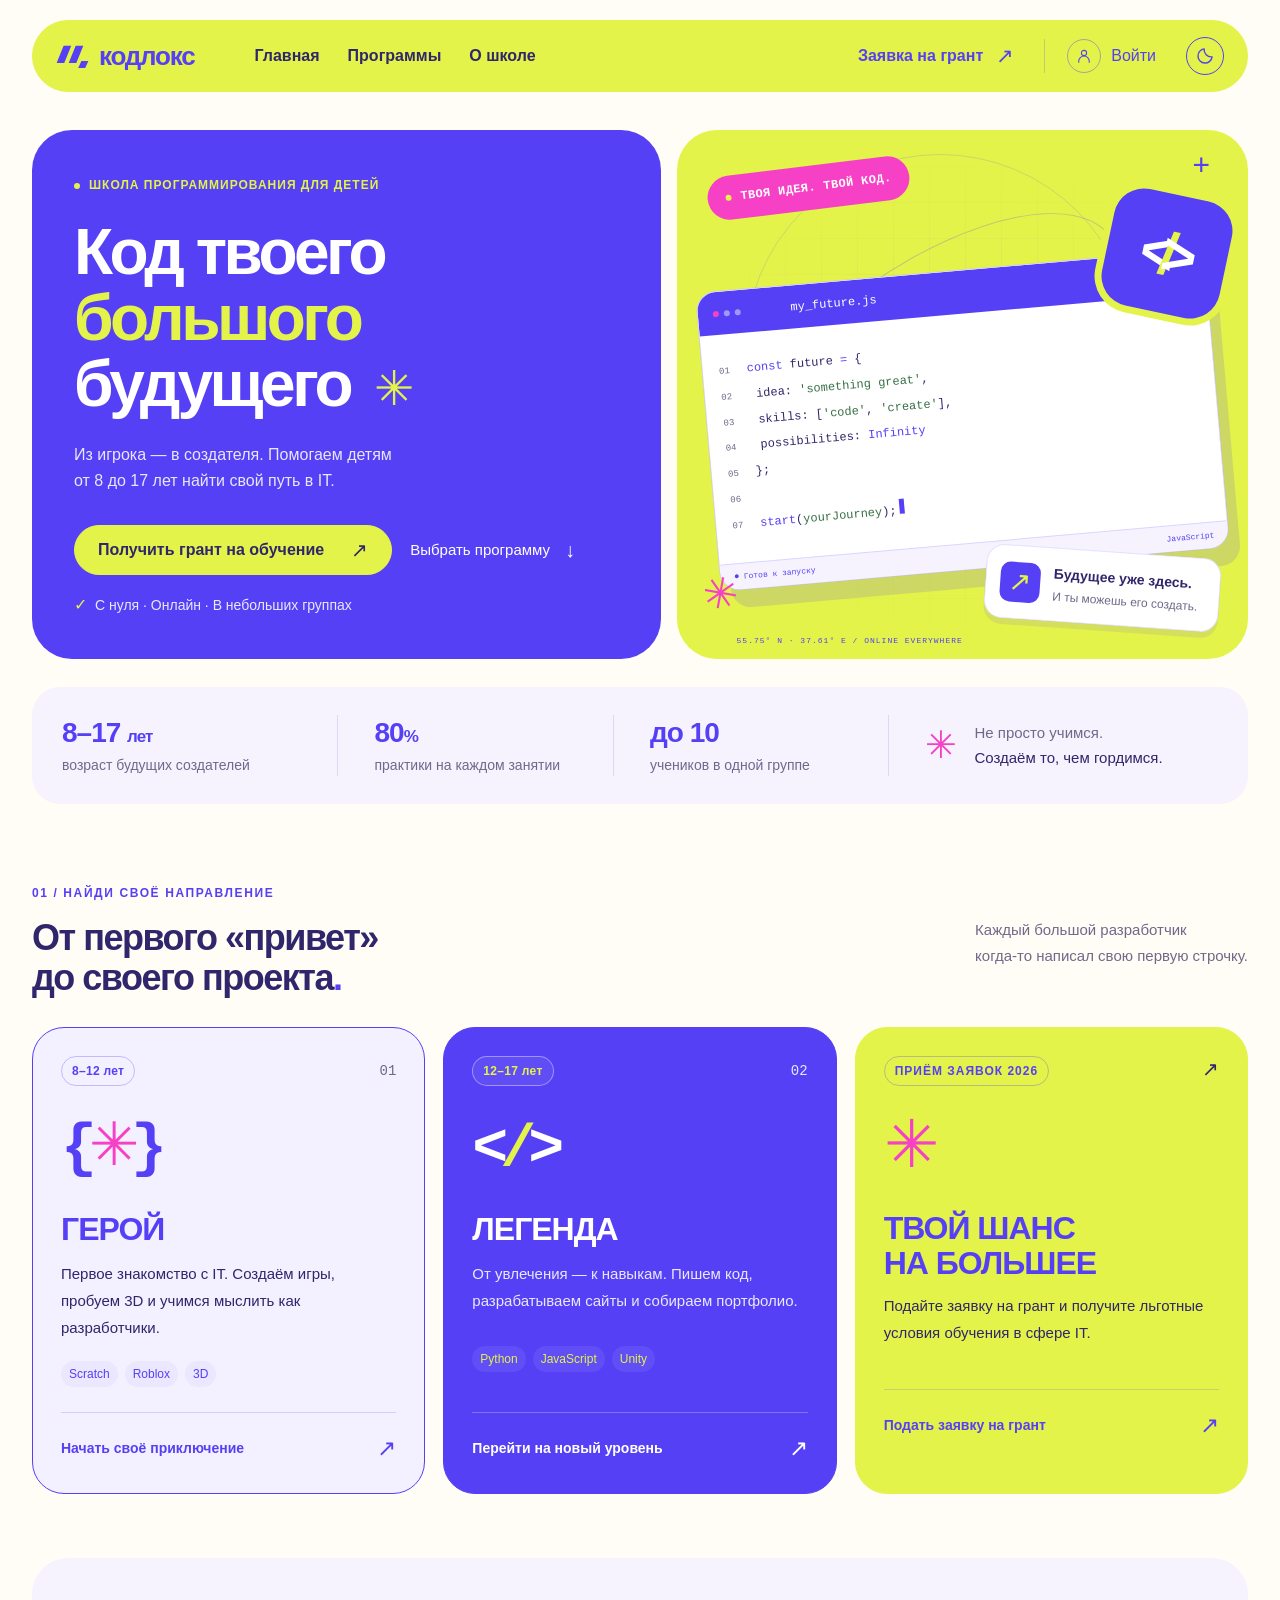
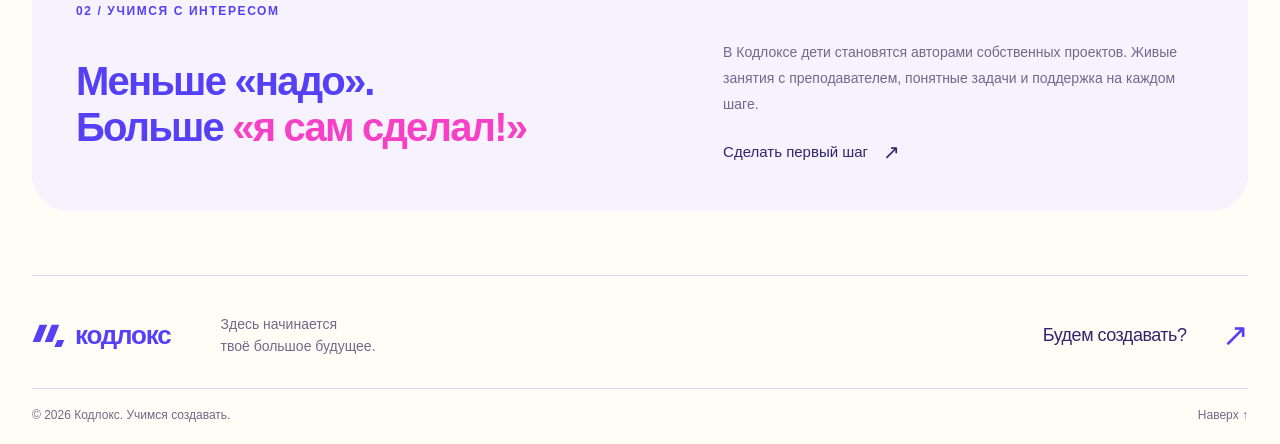
==== commit 18dd00be: "change text" ====
--- a/index.html
+++ b/index.html
@@ -17,7 +17,7 @@
 </head>
 
 <body>
-  <a class="skip-link" href="#main">Перейти к содержимому</a>
+  <!-- <a class="skip-link" href="#main">Перейти к содержимому</a> -->
   <div class="site-shell">
     <header class="site-header">
       <a class="brand" href="#home" aria-label="Кодлокс — главная">
@@ -251,7 +251,7 @@
           </p>
         </div>
         <div class="grant-layout">
-          <form id="grant-form" class="grant-form">
+          <form id="grant-form" class="grant-form" autocomplete="off">
             <div class="form-topline">
               <div>
                 <span class="section-kicker">ЗАЯВКА НА ГРАНТ</span>
@@ -265,13 +265,13 @@
               </legend>
               <div class="fields-grid">
                 <label class="field">ФИО законного представителя <span class="required">*</span><input name="parentName"
-                    id="parent-name" autocomplete="name" placeholder="Иванова Мария Сергеевна" maxlength="150"
+                    id="parent-name" autocomplete="off" placeholder="Иванова Мария Сергеевна" maxlength="150"
                     required /></label>
                 <label class="field">Телефон законного представителя
-                  <span class="required">*</span><input name="phone" id="phone" type="tel" autocomplete="tel"
+                  <span class="required">*</span><input name="phone" id="phone" type="tel" autocomplete="off"
                     placeholder="+7 (999) 123-45-67" maxlength="24" required /></label>
                 <label class="field full-width">Почта законного представителя
-                  <span class="required">*</span><input name="email" id="email" type="email" autocomplete="email"
+                  <span class="required">*</span><input name="email" id="email" type="email" autocomplete="off"
                     placeholder="example@mail.ru" maxlength="150" required /></label>
               </div>
             </fieldset>
@@ -325,7 +325,7 @@
                 <label class="field">Номер школы <span class="required">*</span><input name="school" id="school"
                     placeholder="ГБОУ Школа № 1234" maxlength="150" required /></label>
                 <label class="field">Населённый пункт <span class="required">*</span><input name="city" id="city"
-                    autocomplete="address-level2" placeholder="г. Москва" maxlength="120" required /></label>
+                    autocomplete="off" placeholder="г. Москва" maxlength="120" required /></label>
               </div>
             </fieldset>
             <div class="form-bottom">
@@ -419,9 +419,9 @@
     <p class="modal-description" id="login-description">
       Войдите, чтобы сохранить свой следующий шаг в IT.
     </p>
-    <form id="login-form">
+    <form id="login-form" autocomplete="off">
       <label class="field">Логин<input id="login" name="login" placeholder="Как к вам обращаться?"
-          autocomplete="username" maxlength="50" required /></label><label class="field password-field">Пароль<span
+          autocomplete="off" maxlength="50" required /></label><label class="field password-field">Пароль<span
           class="password-wrap"><input id="password" name="password" type="password" placeholder="Введите любой пароль"
             autocomplete="off" maxlength="100" required /><button id="toggle-password" class="password-toggle"
             type="button" aria-label="Показать пароль" aria-pressed="false">
@@ -432,10 +432,6 @@
         Войти <span>↗</span>
       </button>
     </form>
-    <p class="login-note">
-      Это демовход: подойдут любые логин и пароль.<br />Они сохранятся в
-      localStorage этого браузера.
-    </p>
   </dialog>
 
   <dialog id="profile-dialog" class="modal profile-modal" aria-labelledby="profile-title">
@@ -529,4 +525,4 @@
   <div class="toast" id="toast" role="status" hidden></div>
 </body>
 
-</html>+</html>
